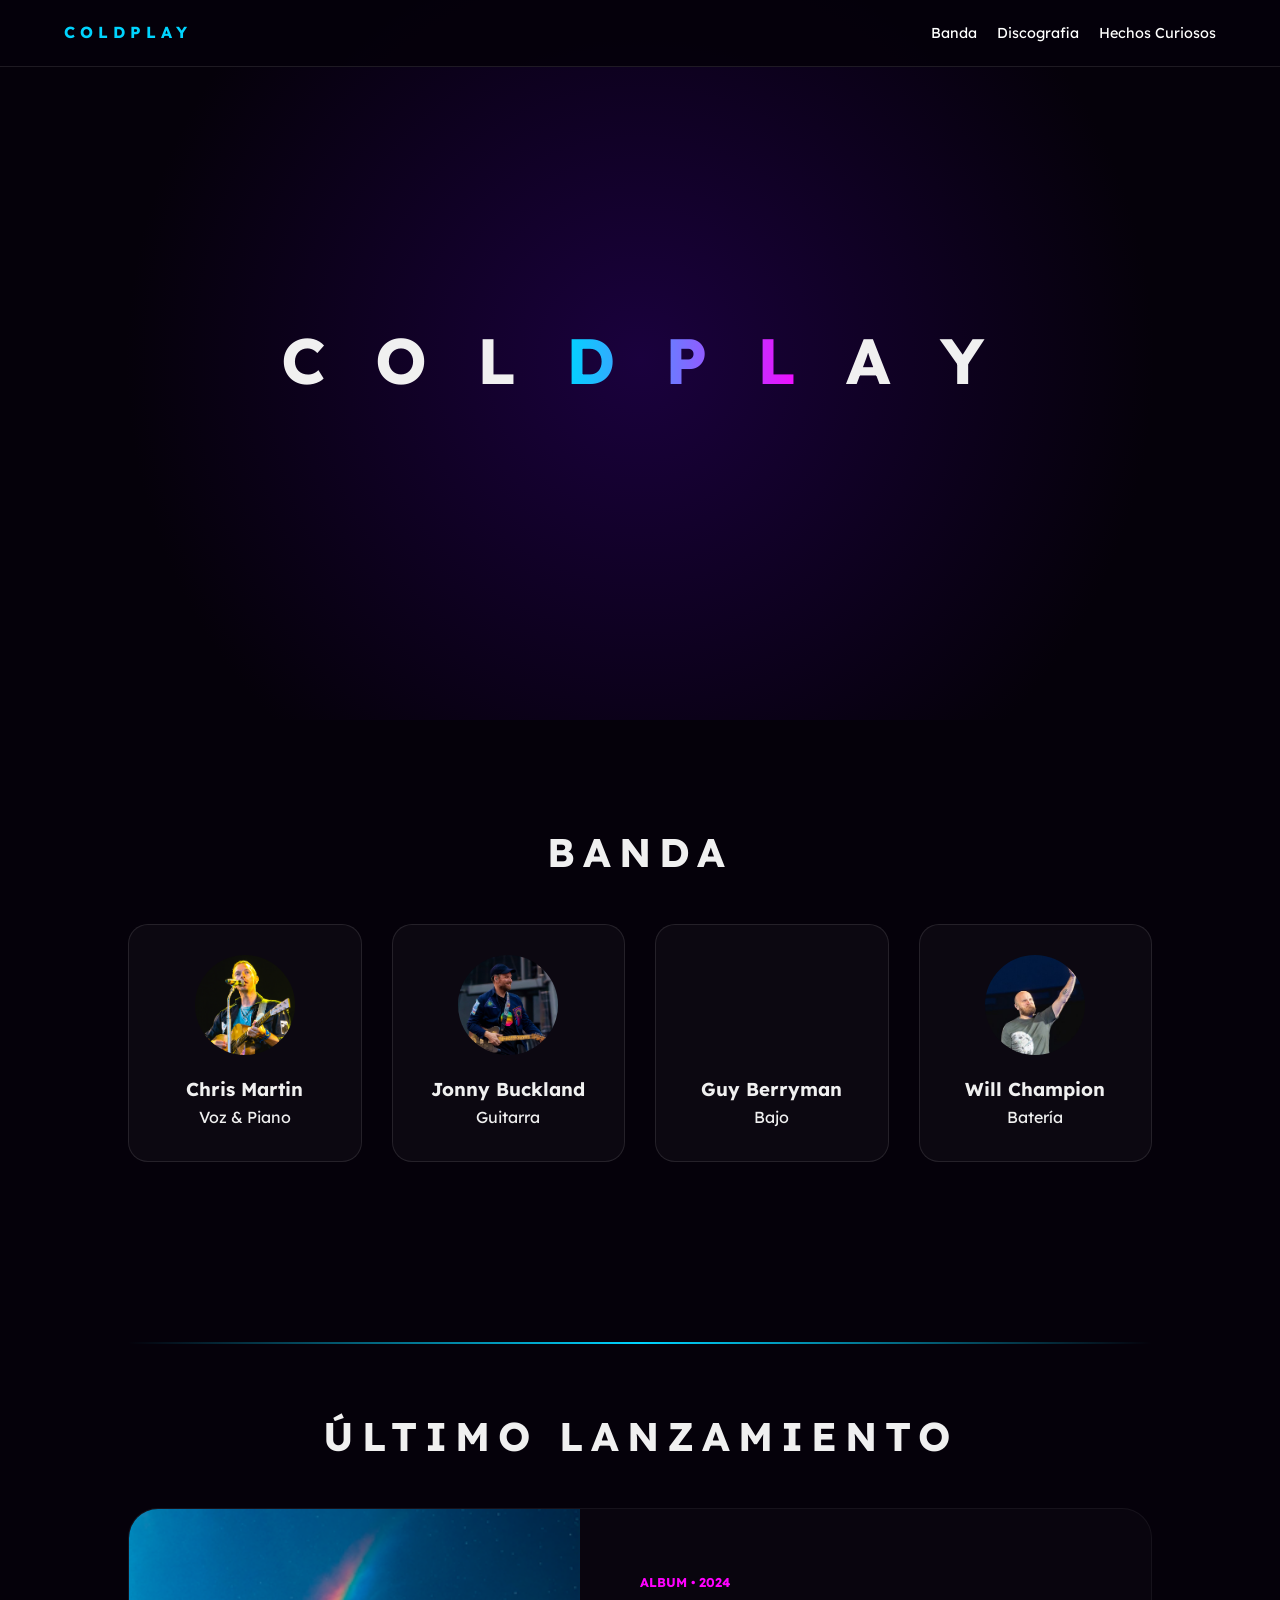
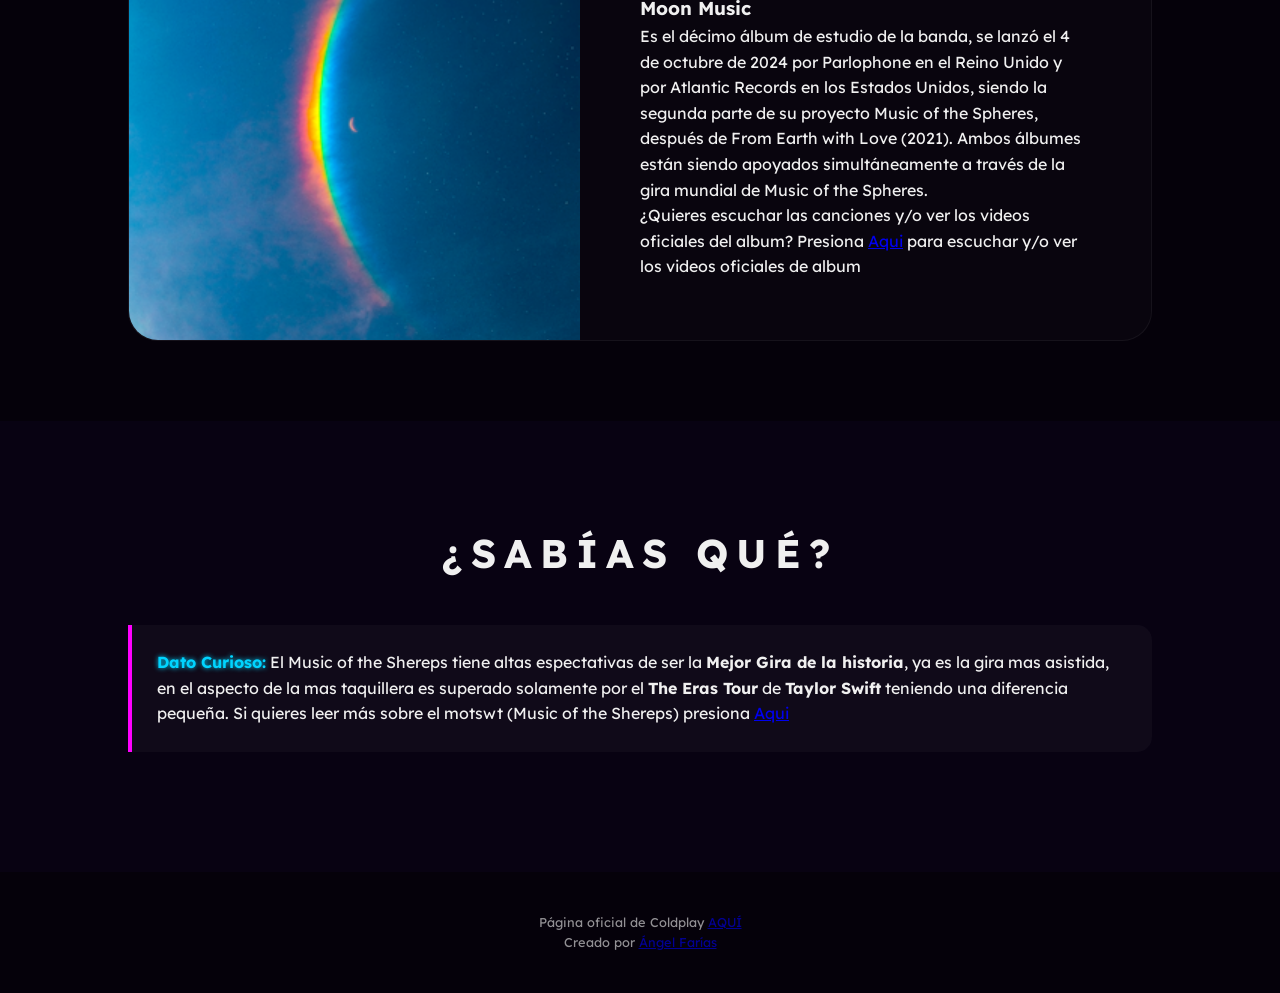
==== index.html @ 5138437d "first commit" ====
<!DOCTYPE html>
<html lang="es">
<head>
    <meta charset="UTF-8">
    <meta name="viewport" content="width=device-width, initial-scale=1.0">
    <link href="https://fonts.googleapis.com/css2?family=Lexend:wght@300;400;700&display=swap" rel="stylesheet">
    <link rel="stylesheet" href="styles.css">
     <link rel="icon" type="avif" href="img\logo.jpg" />
    <title>Coldplay</title>
</head>
<body>

    <nav class="navbar">
        <div class="logo">COLDPLAY</div>
        <ul class="nav-links">
            <li><a href="#banda">Banda</a></li>
            <li><a href="#discos">Discografia</a></li>
            <li><a href="#curiosidades">Hechos Curiosos</a></li>
        </ul>
    </nav>

    <header class="hero">
        <div class="hero-content">
            <h1>C O L <span class="text-gradient">D P L</span> A Y</h1>
        </div>
    </header>

    <section id="banda" class="seccion-banda">
        <h2 class="titulo-seccion">BANDA</h2>
        <div class="grid-integrantes">
            <div class="tarjeta-miembro">
                <div class="foto" style="background-image: url('img/chris.jpg');"></div>
                <h3>Chris Martin</h3>
                <p>Voz & Piano</p>
            </div>
            <div class="tarjeta-miembro">
                <div class="foto" style="background-image: url('img/jhonny.jpg');"></div>
                <h3>Jonny Buckland</h3>
                <p>Guitarra</p>
            </div>
            <div class="tarjeta-miembro">
                <div class="foto" style="background-image: url('img/guy.jpg');"></div>
                <h3>Guy Berryman</h3>
                <p>Bajo</p>
            </div>
            <div class="tarjeta-miembro">
                <div class="foto" style="background-image: url('img/will.jpg');"></div>
                <h3>Will Champion</h3>
                <p>Batería</p>
            </div>
        </div>
    </section>

    <section id="discos" class="seccion-discos">
        <div class="linea-division"></div>
        <h2 class="titulo-seccion">ÚLTIMO LANZAMIENTO</h2>
        
        <div class="row-album">
            <div class="album-img" style="background-image: url('img/MM.jpg');"></div>
            <div class="album-text">
                <span class="tag">Album • 2024</span>
                <h3>Moon Music</h3>
                <p> Es el décimo álbum de estudio de la banda, 
                    se lanzó el 4 de octubre de 2024 por Parlophone 
                    en el Reino Unido y por Atlantic Records en los 
                    Estados Unidos, siendo la segunda parte de su 
                    proyecto Music of the Spheres, después de 
                    From Earth with Love (2021). Ambos álbumes están 
                    siendo apoyados simultáneamente a través de la gira 
                    mundial de Music of the Spheres.</p>
                <div>¿Quieres escuchar las canciones y/o ver los videos oficiales del album? Presiona <span><a href="https://www.youtube.com/@coldplay" target="_blank"> Aqui</a></span> para escuchar y/o ver los videos oficiales de album</div>
            </div>
        </div>
    </section>

    <section id="curiosidades" class="seccion-curiosidades">
        <div class="contenedor-cerrado">
            <h2 class="titulo-seccion">¿SABÍAS QUÉ?</h2>
            <div class="dato-box">
                <p>
                  <span class="neon-blue">Dato Curioso:</span> El Music of the Shereps tiene altas 
                  espectativas de ser la <strong>Mejor Gira de la historia</strong>, ya es la gira 
                  mas asistida, en el aspecto de la mas taquillera es superado solamente por el 
                  <strong>The Eras Tour</strong> de <strong>Taylor Swift</strong> teniendo una diferencia pequeña. 
                  Si quieres leer más sobre el motswt (Music of the Shereps) presiona 
                  <a href="https://es.wikipedia.org/wiki/Music_of_the_Spheres_World_Tour" target="_blank"> Aqui</a>
                </p>
            </div>
        </div>
    </section>

<footer>
    <div class="footer-container">
        <div class="footer-left">
            <p>Página oficial de Coldplay <a href="https://www.coldplay.com" target="_blank">AQUÍ</a></p>
        </div>
        <div class="footer-right">
            <p>Creado por <a href="https://github.com/angelfarias867-wq" target="_blank">Ángel Farías</a></p>
        </div>
    </div>
</footer>

</body>
</html>
---- styles.css ----
:root {
    --fondo: #05010a;
    --texto: #f0f0f0;
    --cian: #00d4ff;
    --rosa: #ff00ff;
    --morado: #6a0dad;
}

* {
    box-sizing: border-box;
    margin: 0;
    padding: 0;
}

body {
    background-color: var(--fondo);
    color: var(--texto);
    font-family: 'Lexend', sans-serif;
    line-height: 1.6;
    overflow-x: hidden;
}

/* NAVEGACIÓN */
.navbar {
    display: flex;
    justify-content: space-between;
    padding: 20px 5%;
    position: fixed;
    width: 100%;
    background: rgba(5, 1, 10, 0.9);
    z-index: 1000;
    border-bottom: 1px solid rgba(255, 255, 255, 0.1);
}

.logo {
    font-weight: bold;
    letter-spacing: 5px;
    color: var(--cian);
}

.nav-links {
    display: flex;
    list-style: none;
    gap: 20px;
}

.nav-links a {
    color: white;
    text-decoration: none;
    font-size: 0.9rem;
    transition: 0.3s;
}

.nav-links a:hover {
    color: var(--rosa);
}

/* HERO */
.hero {
    height: 80vh;
    display: flex;
    align-items: center;
    justify-content: center;
    background: radial-gradient(circle, #1a013d 0%, #05010a 70%);
    text-align: center;
}

.hero h1 {
    font-size: 4rem;
    letter-spacing: 15px;
}

.text-gradient {
    background: linear-gradient(to right, var(--cian), var(--rosa));
    -webkit-background-clip: text;
    -webkit-text-fill-color: transparent;
}

/* SECCIONES GENERALES */
.titulo-seccion {
    text-align: center;
    font-size: 2.5rem;
    margin-bottom: 40px;
    letter-spacing: 8px;
}

/* GRID DE INTEGRANTES */
.seccion-banda { padding: 100px 10%; }

.grid-integrantes {
    display: grid;
    grid-template-columns: repeat(auto-fit, minmax(200px, 1fr));
    gap: 30px;
}

.tarjeta-miembro {
    background: rgba(255, 255, 255, 0.03);
    padding: 30px;
    border-radius: 20px;
    text-align: center;
    border: 1px solid rgba(255, 255, 255, 0.1);
    transition: 0.4s;
}

.tarjeta-miembro:hover {
    transform: translateY(-10px);
    border-color: var(--cian);
    box-shadow: 0 0 20px rgba(0, 212, 255, 0.2);
}

.foto {
    width: 100px;
    height: 100px;
    border-radius: 50%;
    margin: 0 auto 20px;
    background-size: cover;
}

/* ROW DE ÁLBUM */
.seccion-discos { padding: 80px 10%; }

.linea-division {
    height: 2px;
    background: linear-gradient(to right, transparent, var(--cian), transparent);
    margin-bottom: 60px;
}

.row-album {
    display: flex;
    background: rgba(255, 255, 255, 0.02);
    border-radius: 30px;
    overflow: hidden;
    border: 1px solid rgba(255, 255, 255, 0.05);
}

.album-img { flex: 1; min-height: 400px; background-size: cover; background-position: center; }

.album-text { flex: 1; padding: 60px; }

.tag { color: var(--rosa); font-weight: bold; font-size: 0.8rem; text-transform: uppercase; }

/* DATOS CURIOSOS */
.seccion-curiosidades { padding: 100px 10%; background: #080212; }

.dato-box {
    background: rgba(255, 255, 255, 0.03);
    margin-bottom: 20px;
    padding: 25px;
    border-left: 4px solid var(--rosa);
    border-radius: 0 15px 15px 0;
}

.neon-pink { color: var(--rosa); font-weight: bold; text-shadow: 0 0 5px var(--rosa); }
.neon-blue { color: var(--cian); font-weight: bold; text-shadow: 0 0 5px var(--cian); }

footer { text-align: center; padding: 40px; font-size: 0.8rem; opacity: 0.6; }

/* Media Query para Celulares */
@media screen and (max-width: 767px) {
    .footer-container {
        display: flex;
        flex-direction: column; /* Los apila verticalmente */
        text-align: center;
        gap: 10px;
    }

    .footer-left, .footer-right {
        text-align: center;
        padding: 0;
    }
}
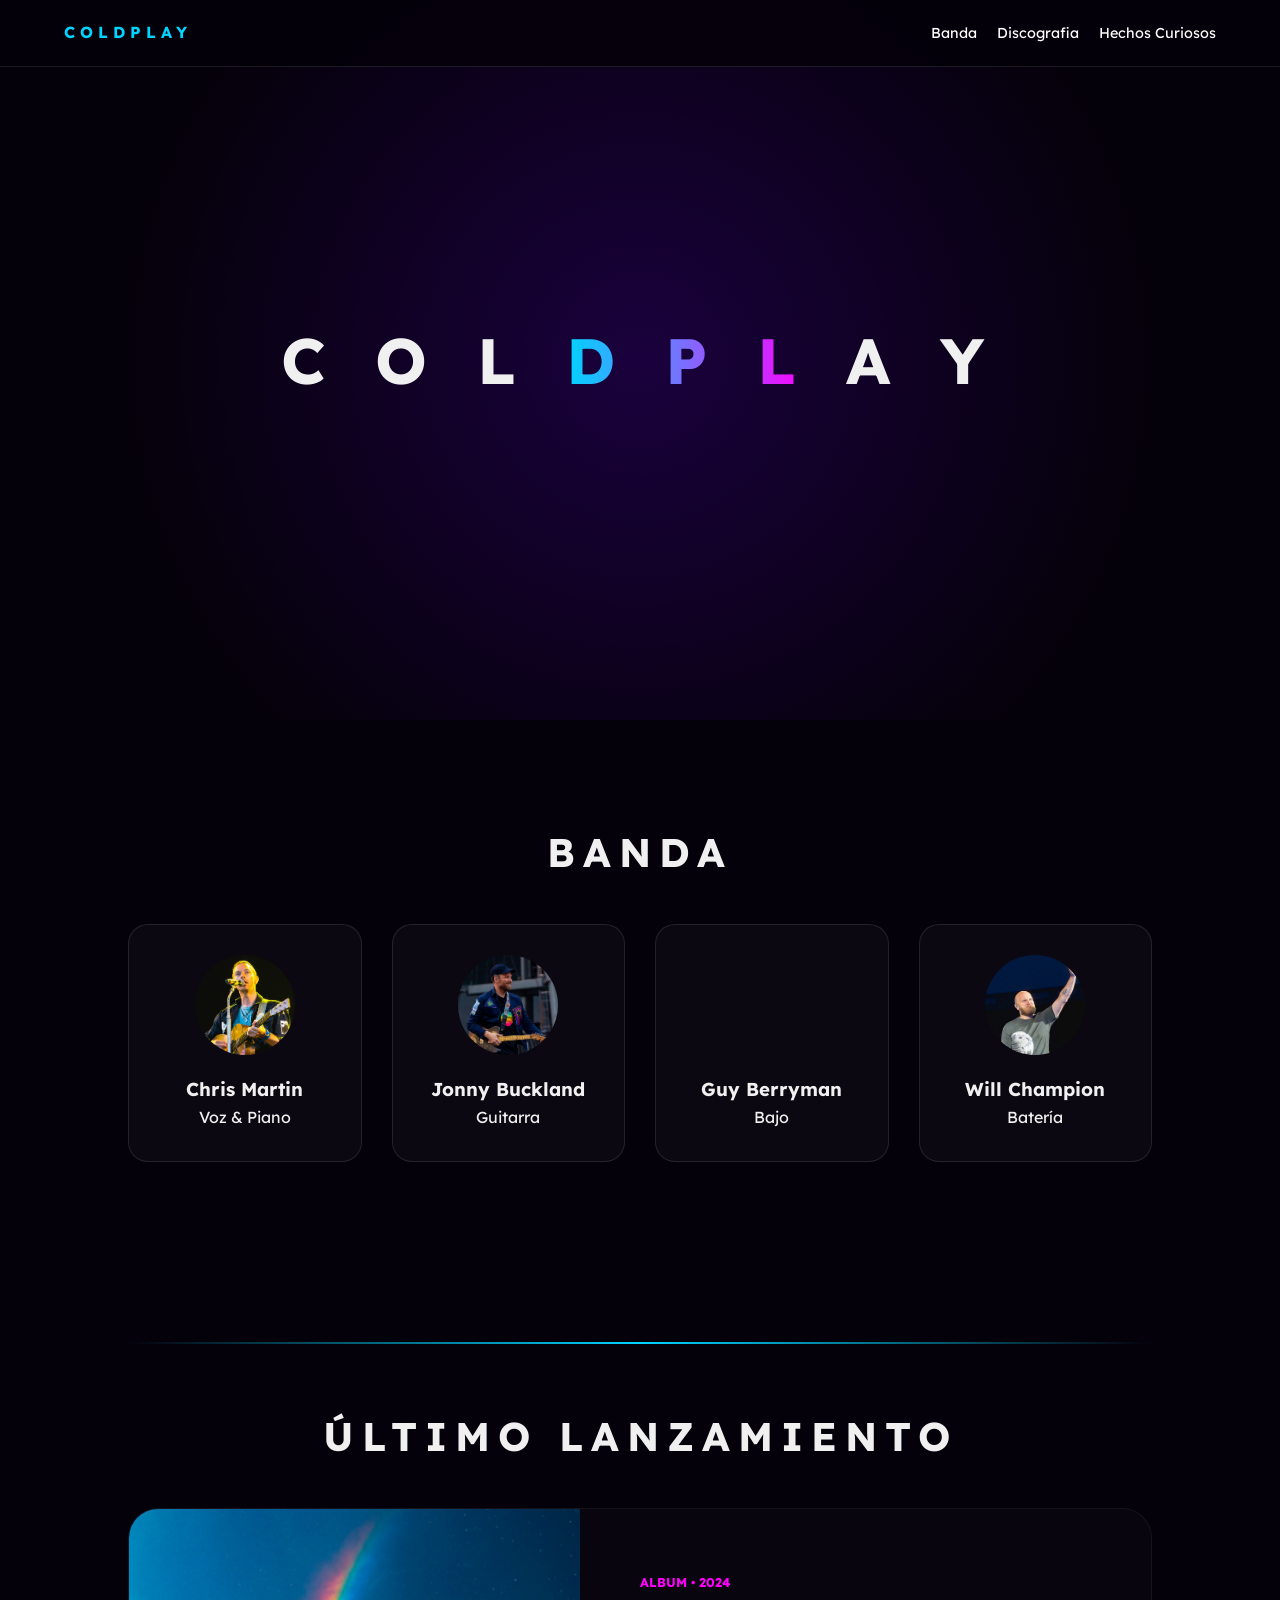
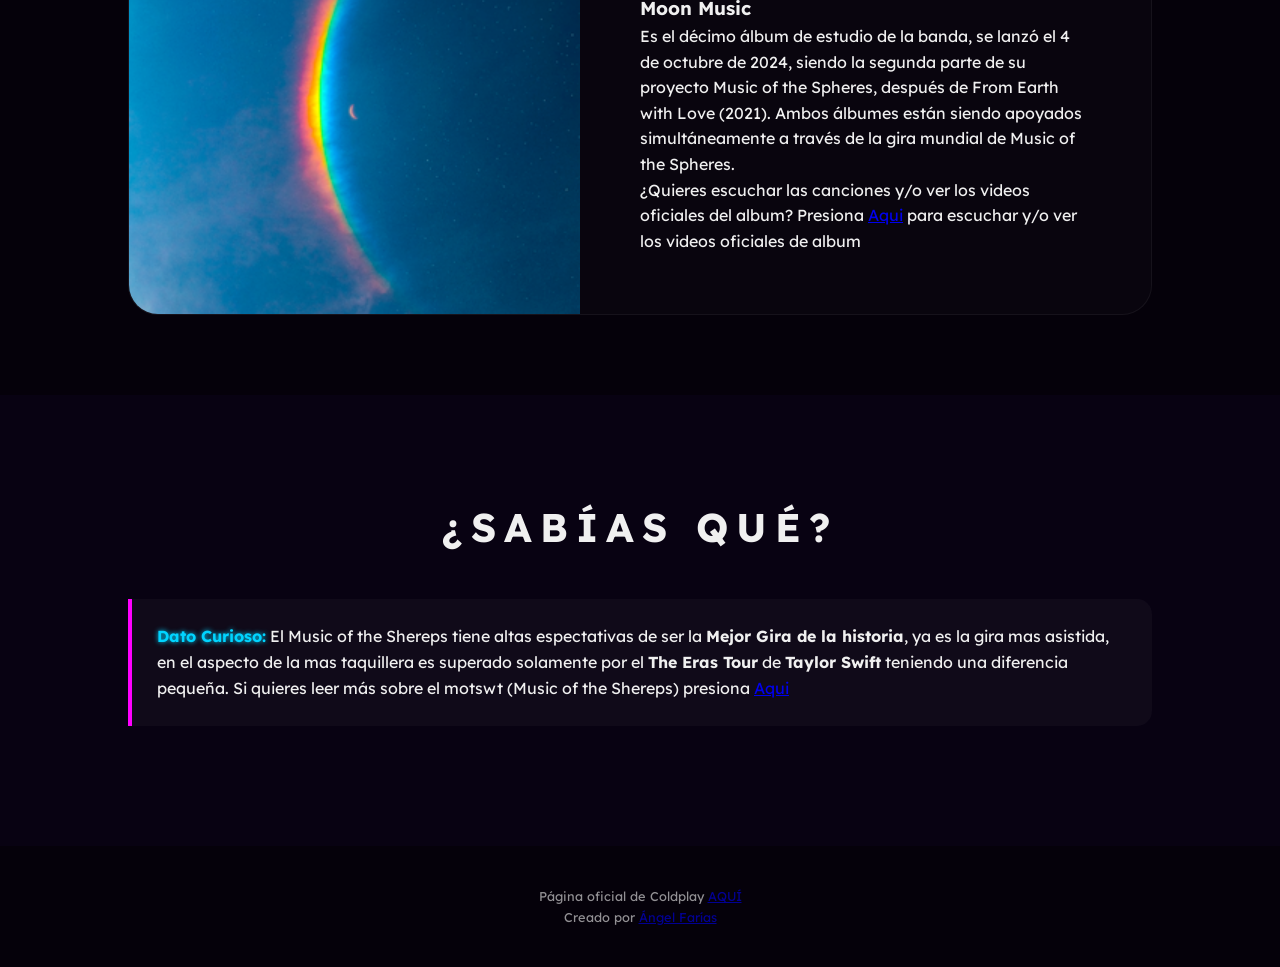
==== commit 72261923: "nuevas imagenes" ====
--- a/index.html
+++ b/index.html
@@ -61,14 +61,14 @@
                 <span class="tag">Album • 2024</span>
                 <h3>Moon Music</h3>
                 <p> Es el décimo álbum de estudio de la banda, 
-                    se lanzó el 4 de octubre de 2024 por Parlophone 
-                    en el Reino Unido y por Atlantic Records en los 
-                    Estados Unidos, siendo la segunda parte de su 
-                    proyecto Music of the Spheres, después de 
+                    se lanzó el 4 de octubre de 2024, siendo la segunda
+                    parte de su proyecto Music of the Spheres, después de 
                     From Earth with Love (2021). Ambos álbumes están 
                     siendo apoyados simultáneamente a través de la gira 
                     mundial de Music of the Spheres.</p>
-                <div>¿Quieres escuchar las canciones y/o ver los videos oficiales del album? Presiona <span><a href="https://www.youtube.com/@coldplay" target="_blank"> Aqui</a></span> para escuchar y/o ver los videos oficiales de album</div>
+                <div>¿Quieres escuchar las canciones y/o ver los videos oficiales del album? Presiona 
+                    <span class="spans"><a href="https://www.youtube.com/@coldplay" target="_blank"> Aqui</a></span> 
+                    para escuchar y/o ver los videos oficiales de album</div>
             </div>
         </div>
     </section>
@@ -82,8 +82,8 @@
                   espectativas de ser la <strong>Mejor Gira de la historia</strong>, ya es la gira 
                   mas asistida, en el aspecto de la mas taquillera es superado solamente por el 
                   <strong>The Eras Tour</strong> de <strong>Taylor Swift</strong> teniendo una diferencia pequeña. 
-                  Si quieres leer más sobre el motswt (Music of the Shereps) presiona 
-                  <a href="https://es.wikipedia.org/wiki/Music_of_the_Spheres_World_Tour" target="_blank"> Aqui</a>
+                  Si quieres leer más sobre el motswt (Music of the Shereps) presiona <span class="spans">
+                  <a href="https://es.wikipedia.org/wiki/Music_of_the_Spheres_World_Tour" target="_blank"> Aqui</a></span>
                 </p>
             </div>
         </div>
@@ -92,10 +92,10 @@
 <footer>
     <div class="footer-container">
         <div class="footer-left">
-            <p>Página oficial de Coldplay <a href="https://www.coldplay.com" target="_blank">AQUÍ</a></p>
+            <p>Página oficial de Coldplay <span class="spans"><a href="https://www.coldplay.com" target="_blank">AQUÍ</a></span></p>
         </div>
         <div class="footer-right">
-            <p>Creado por <a href="https://github.com/angelfarias867-wq" target="_blank">Ángel Farías</a></p>
+            <p>Creado por <span class="spans"><a href="https://github.com/angelfarias867-wq" target="_blank">Ángel Farías</a></span></p>
         </div>
     </div>
 </footer>
--- a/styles.css
+++ b/styles.css
@@ -84,6 +84,9 @@
     letter-spacing: 8px;
 }
 
+#spans {
+    color:#ffffff 
+}
 /* GRID DE INTEGRANTES */
 .seccion-banda { padding: 100px 10%; }
 
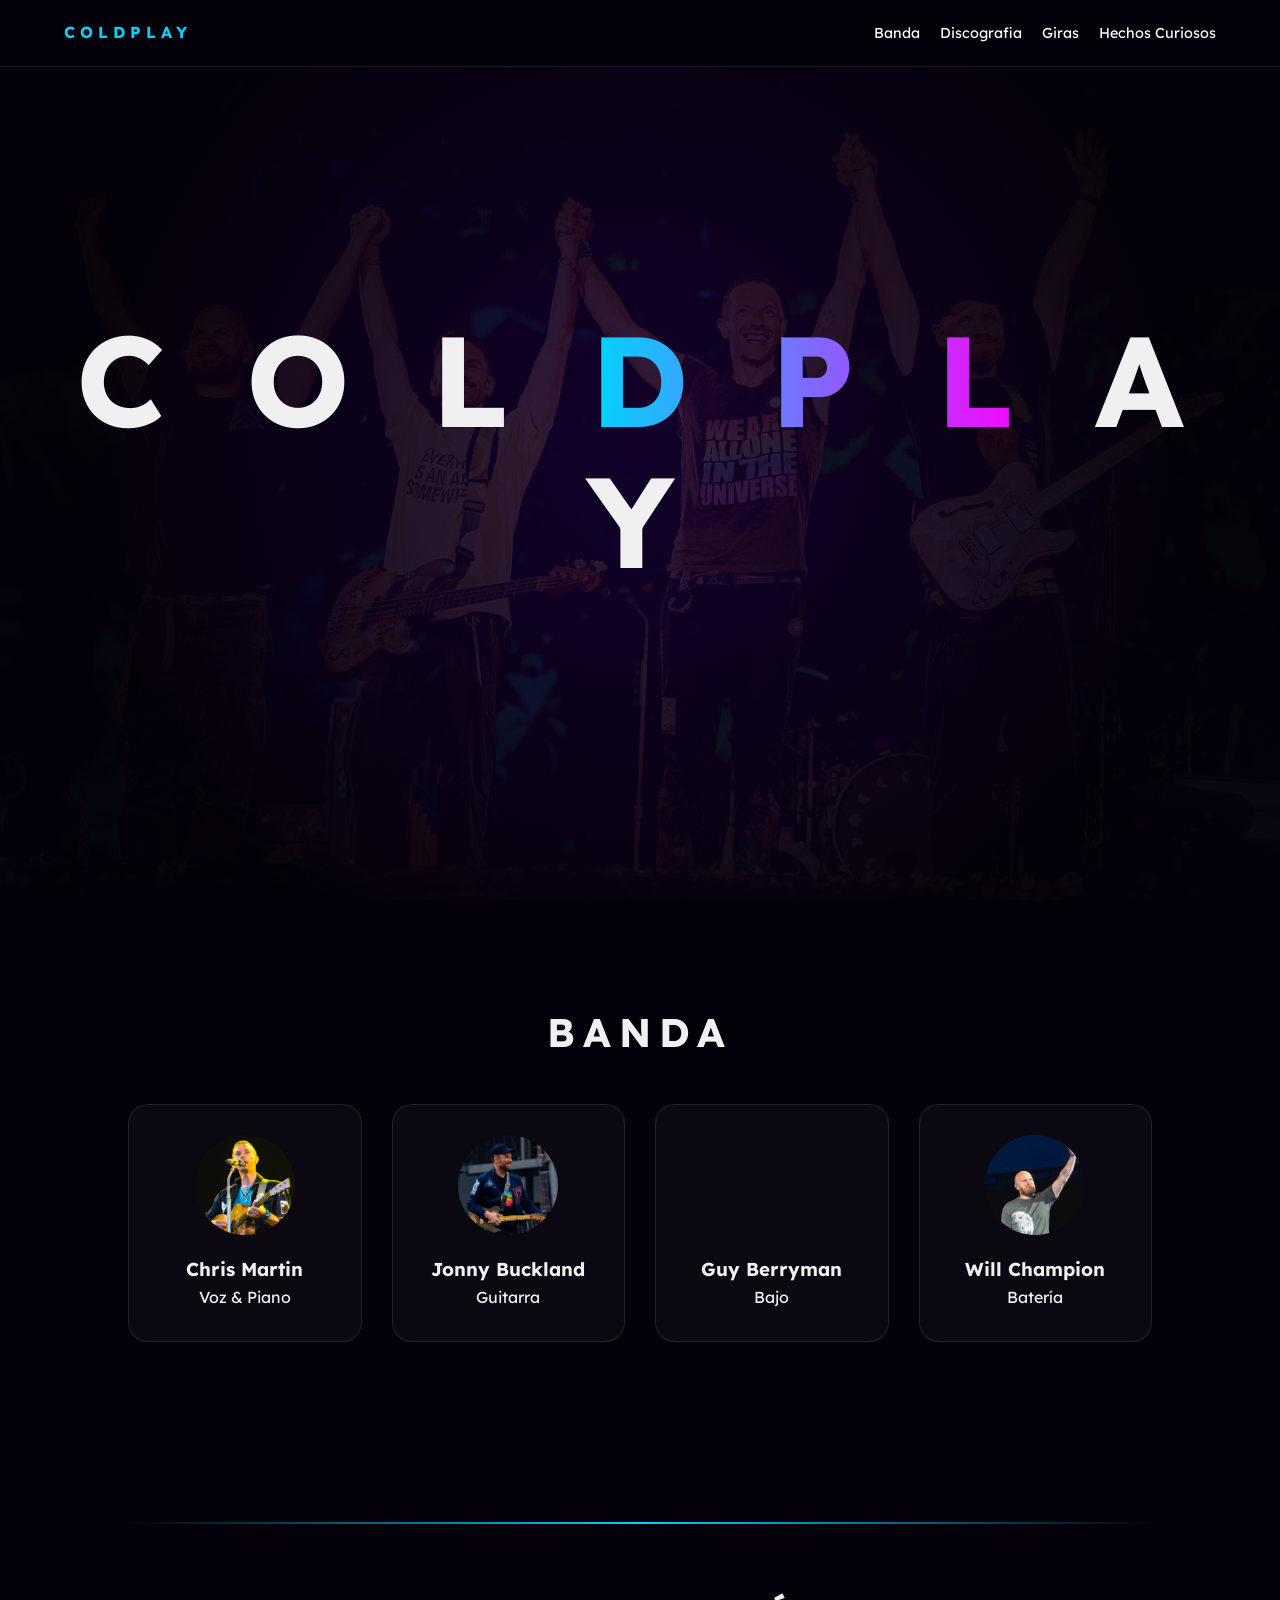
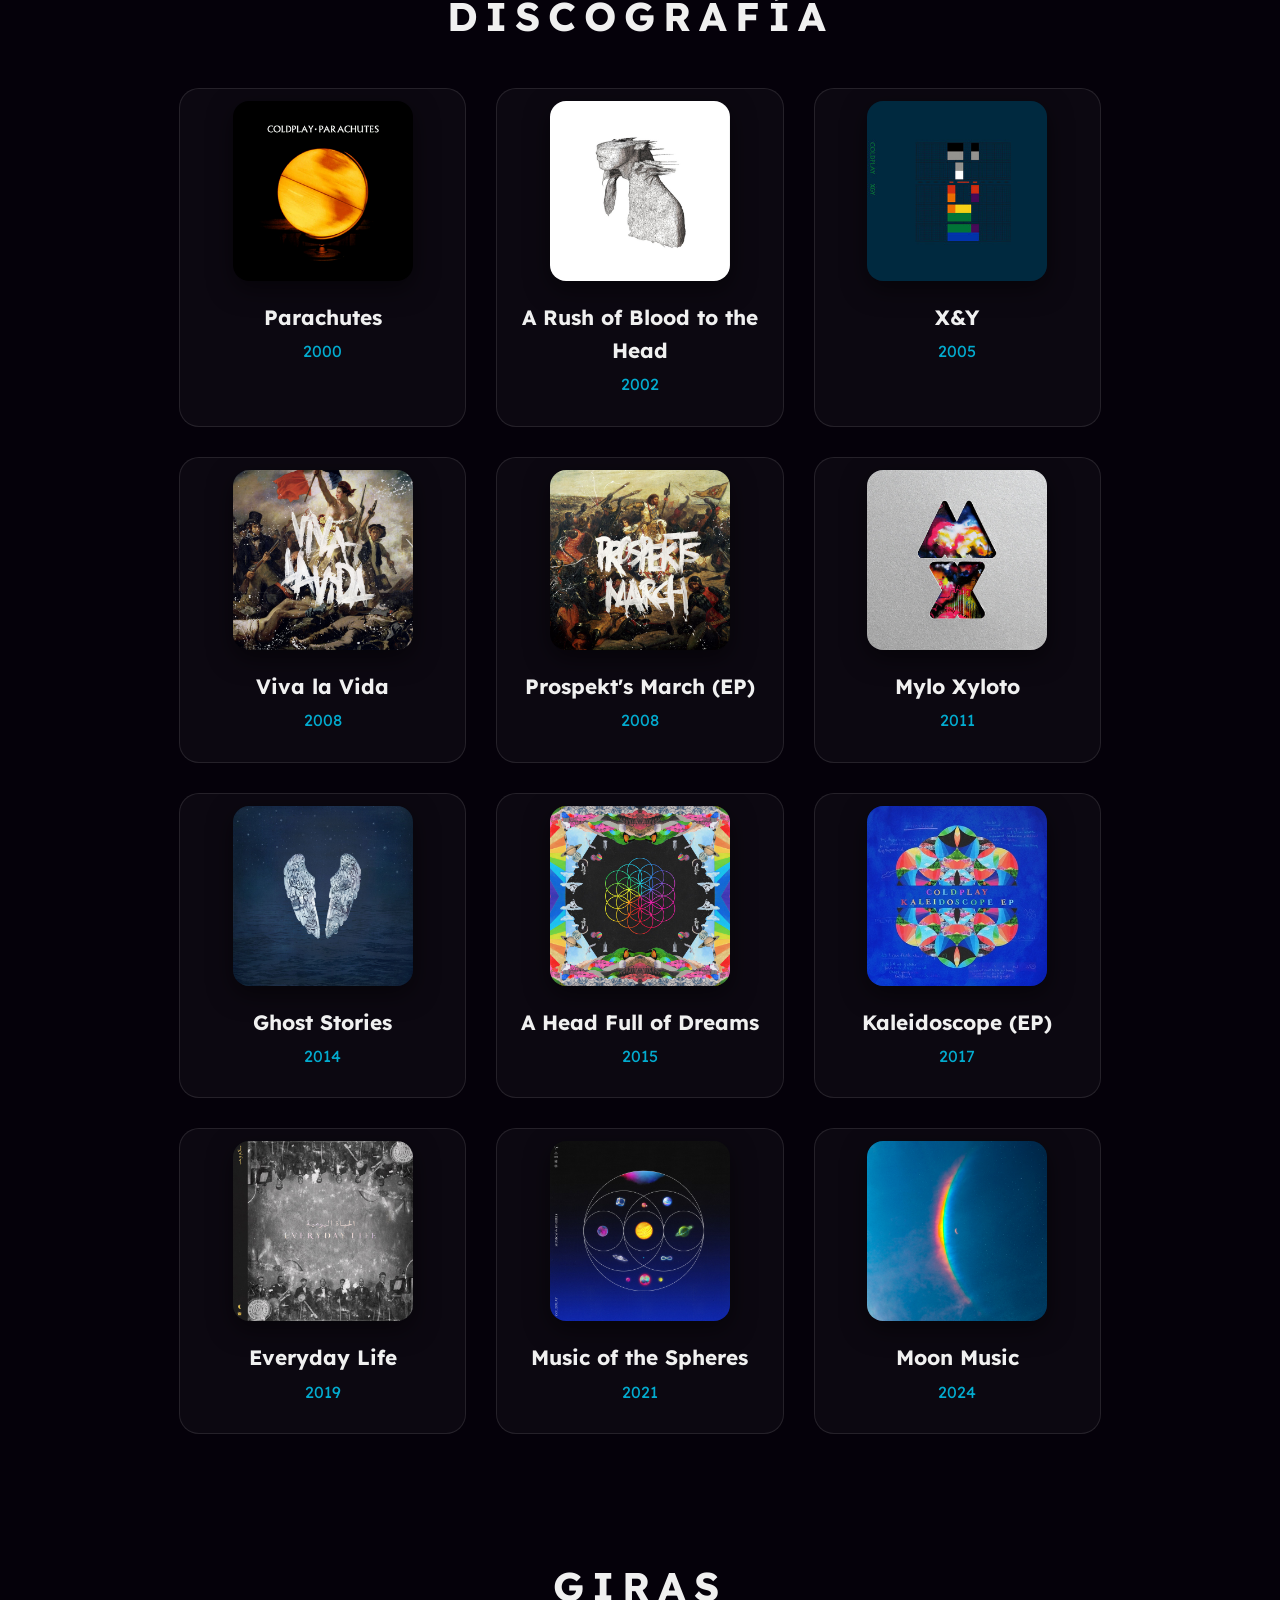
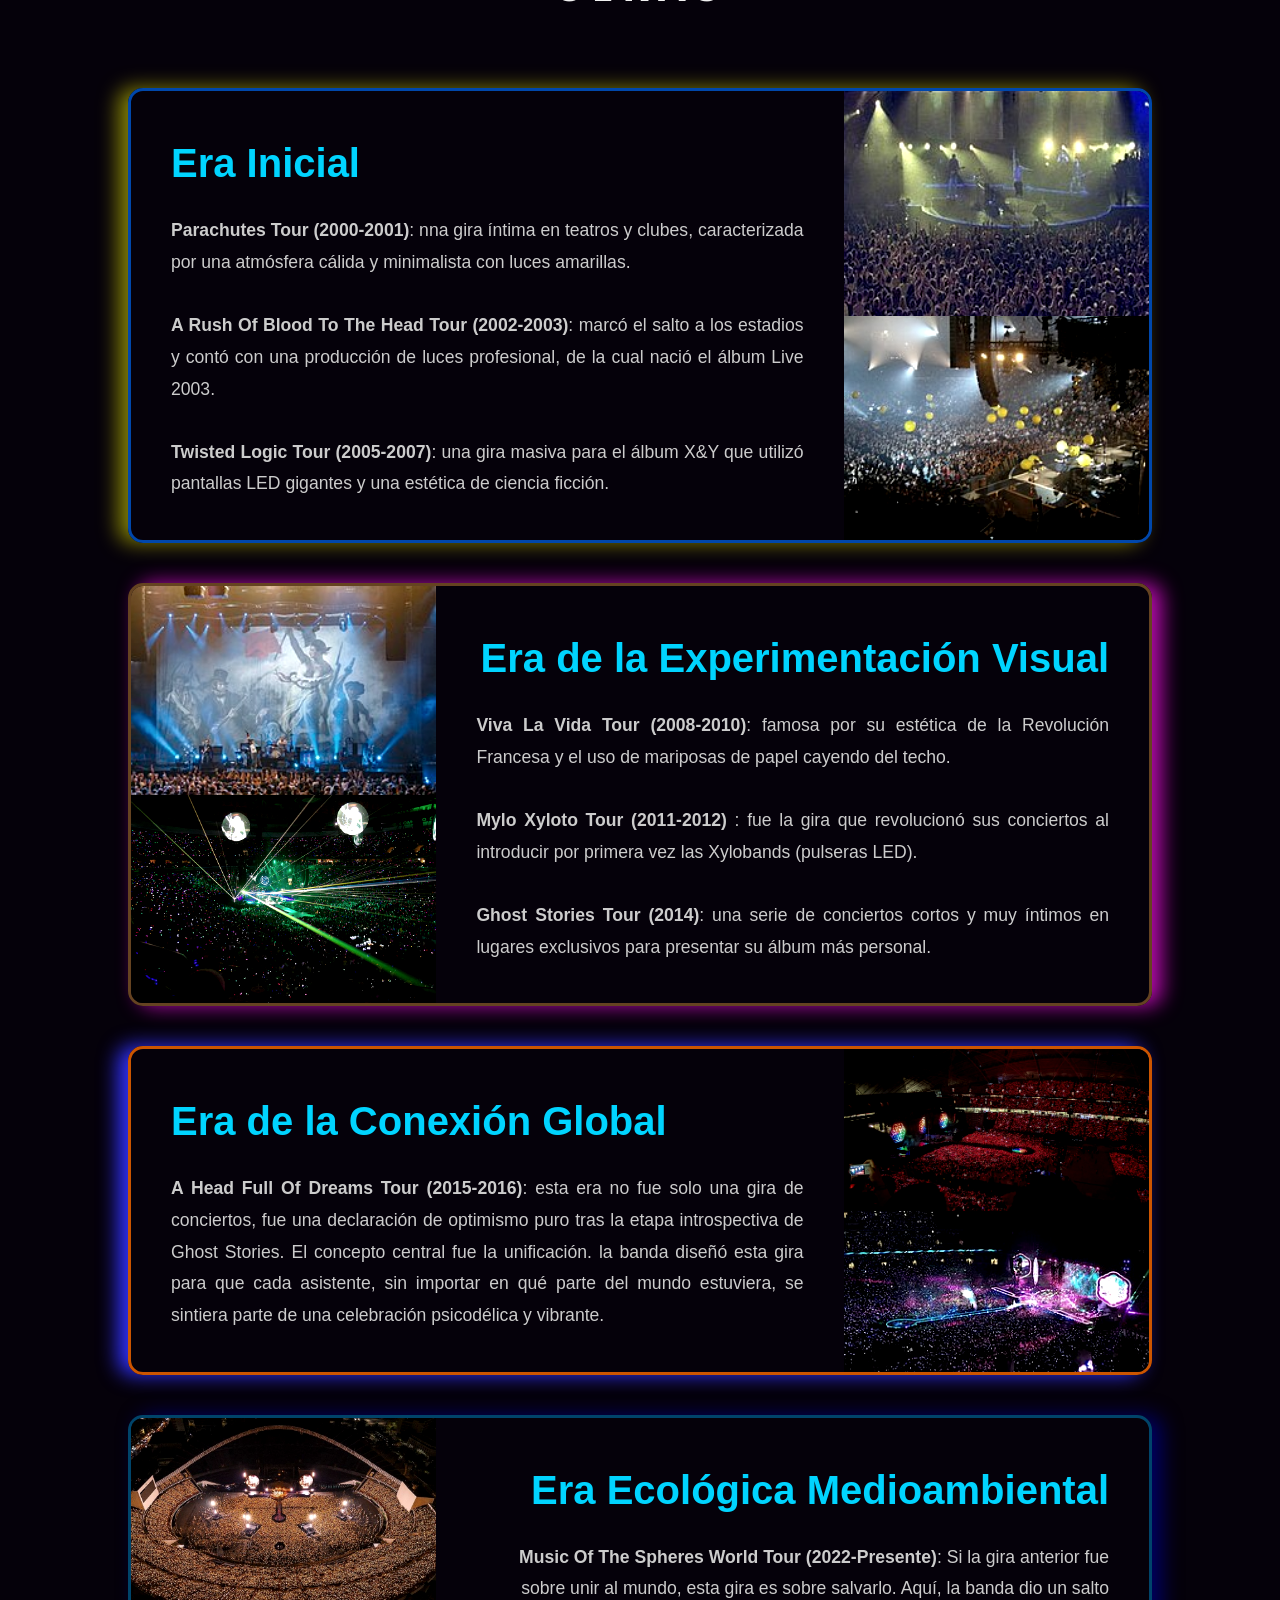
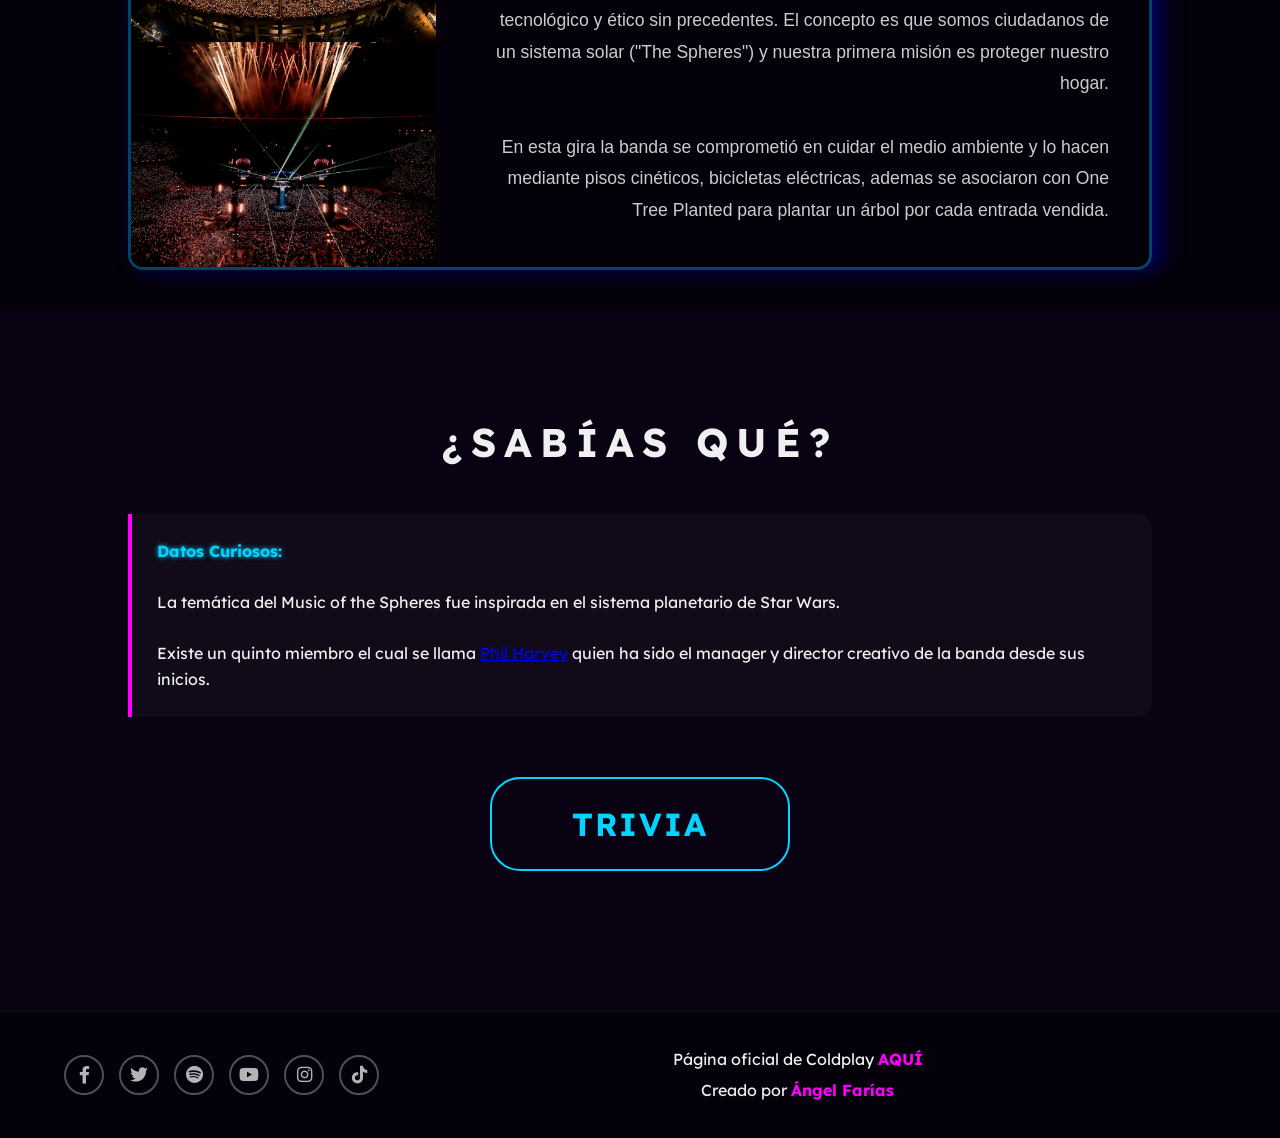
==== commit adcf5cf4: "nuevos cambios" ====
--- a/index.html
+++ b/index.html
@@ -1,13 +1,16 @@
 <!DOCTYPE html>
 <html lang="es">
+
 <head>
     <meta charset="UTF-8">
     <meta name="viewport" content="width=device-width, initial-scale=1.0">
     <link href="https://fonts.googleapis.com/css2?family=Lexend:wght@300;400;700&display=swap" rel="stylesheet">
     <link rel="stylesheet" href="styles.css">
-     <link rel="icon" type="avif" href="img\logo.jpg" />
+    <link rel="stylesheet" href="https://cdnjs.cloudflare.com/ajax/libs/font-awesome/6.0.0/css/all.min.css">
+    <link rel="icon" type="avif" href="img/logo.png" />
     <title>Coldplay</title>
 </head>
+
 <body>
 
     <nav class="navbar">
@@ -15,11 +18,13 @@
         <ul class="nav-links">
             <li><a href="#banda">Banda</a></li>
             <li><a href="#discos">Discografia</a></li>
+            <li><a href="#giras">Giras</a></li>
             <li><a href="#curiosidades">Hechos Curiosos</a></li>
         </ul>
     </nav>
 
     <header class="hero">
+        <div class="hero-background"></div> <!-- Capa de fondo -->
         <div class="hero-content">
             <h1>C O L <span class="text-gradient">D P L</span> A Y</h1>
         </div>
@@ -53,22 +58,276 @@
 
     <section id="discos" class="seccion-discos">
         <div class="linea-division"></div>
-        <h2 class="titulo-seccion">ÚLTIMO LANZAMIENTO</h2>
-        
-        <div class="row-album">
-            <div class="album-img" style="background-image: url('img/MM.jpg');"></div>
-            <div class="album-text">
-                <span class="tag">Album • 2024</span>
+        <h2 class="titulo-seccion">DISCOGRAFÍA</h2>
+
+        <div class="grid-albums">
+            <div class="tarjeta-album album-parachutes" onclick="expandirAlbum(this)">
+                <div class="foto-album" style="background-image: url('img/Parachutes.jpg');"></div>
+                <h3>Parachutes</h3>
+                <p>2000</p>
+
+                <div class="expand-content">
+                    <h4 class="cancion-famosa">Mayor Éxito <span>Yellow</span></h4>
+                    <div class="reproductor">
+                        <button class="boton-reproducir" onclick="controlarAudio(event, 'audio-parachutes')">
+                            <i class="fas fa-play"></i> Reproducir
+                        </button>
+                        <audio id="audio-parachutes" src="music/Yellow.mp3"></audio>
+                    </div>
+                </div>
+            </div>
+
+            <div class="tarjeta-album album-rush" onclick="expandirAlbum(this)">
+                <div class="foto-album" style="background-image: url('img/arobtth.jpg');"></div>
+                <h3>A Rush of Blood to the Head</h3>
+                <p>2002</p>
+
+                <div class="expand-content">
+                    <h4 class="cancion-famosa">Mayor Éxito <span>Clocks</span></h4>
+                    <div class="reproductor">
+                        <button class="boton-reproducir" onclick="controlarAudio(event, 'audio-rush')">
+                            <i class="fas fa-play"></i> Reproducir
+                        </button>
+                        <audio id="audio-rush" src="music/Clocks.mp3"></audio>
+                    </div>
+                </div>
+            </div>
+
+
+
+            <div class="tarjeta-album album-xy" onclick="expandirAlbum(this)">
+                <div class="foto-album" style="background-image: url('img/x&y.jpg');"></div>
+                <h3>X&Y</h3>
+                <p>2005</p>
+
+                <div class="expand-content">
+                    <h4 class="cancion-famosa">Mayor Éxito <span>Fix You</span></h4>
+                    <div class="reproductor">
+                        <button class="boton-reproducir" onclick="controlarAudio(event, 'audio-xy')">
+                            <i class="fas fa-play"></i> Reproducir
+                        </button>
+                        <audio id="audio-xy" src="music/Fix You.mp3"></audio>
+                    </div>
+                </div>
+            </div>
+
+            <div class="tarjeta-album album-viva" onclick="expandirAlbum(this)">
+                <div class="foto-album" style="background-image: url('img/vlv.jpg');"></div>
+                <h3>Viva la Vida</h3>
+                <p>2008</p>
+
+                <div class="expand-content">
+                    <h4 class="cancion-famosa">Mayor Éxito <span>Viva la Vida</span></h4>
+                    <div class="reproductor">
+                        <button class="boton-reproducir" onclick="controlarAudio(event, 'audio-viva')">
+                            <i class="fas fa-play"></i> Reproducir
+                        </button>
+                        <audio id="audio-viva" src="music/Viva La Vida.mp3"></audio>
+                    </div>
+                </div>
+            </div>
+
+            <div class="tarjeta-album album-prospekt" onclick="expandirAlbum(this)">
+                <div class="foto-album" style="background-image: url('img/pm.jpg');"></div>
+                <h3>Prospekt's March (EP)</h3>
+                <p>2008</p>
+
+                <div class="expand-content">
+                    <h4 class="cancion-famosa">Mayor Éxito <span>Life In Technicolor ii</span></h4>
+                    <div class="reproductor">
+                        <button class="boton-reproducir" onclick="controlarAudio(event, 'audio-prospect')">
+                            <i class="fas fa-play"></i> Reproducir
+                        </button>
+                        <audio id="audio-prospect" src="music/Life in Technicolor ii.mp3"></audio>
+                    </div>
+                </div>
+            </div>
+
+            <div class="tarjeta-album album-mylo" onclick="expandirAlbum(this)">
+                <div class="foto-album" style="background-image: url('img/ml.jpg');"></div>
+                <h3>Mylo Xyloto</h3>
+                <p>2011</p>
+
+                <div class="expand-content">
+                    <h4 class="cancion-famosa">Mayor Éxito <span>Paradise</span></h4>
+                    <div class="reproductor">
+                        <button class="boton-reproducir" onclick="controlarAudio(event, 'audio-mylo')">
+                            <i class="fas fa-play"></i> Reproducir
+                        </button>
+                        <audio id="audio-mylo" src="music/Paradise.mp3"></audio>
+                    </div>
+                </div>
+            </div>
+
+            <div class="tarjeta-album album-ghost" onclick="expandirAlbum(this)">
+                <div class="foto-album" style="background-image: url('img/gs.jpg');"></div>
+                <h3>Ghost Stories</h3>
+                <p>2014</p>
+
+                <div class="expand-content">
+                    <h4 class="cancion-famosa">Mayor Éxito <span>A Sky Full of Stars</span></h4>
+                    <div class="reproductor">
+                        <button class="boton-reproducir" onclick="controlarAudio(event, 'audio-ghost')">
+                            <i class="fas fa-play"></i> Reproducir
+                        </button>
+                        <audio id="audio-ghost" src="music/A Sky Full Of Stars.mp3"></audio>
+                    </div>
+                </div>
+            </div>
+
+            <div class="tarjeta-album album-head" onclick="expandirAlbum(this)">
+                <div class="foto-album" style="background-image: url('img/ahfod.jpg');"></div>
+                <h3>A Head Full of Dreams</h3>
+                <p>2015</p>
+
+                <div class="expand-content">
+                    <h4 class="cancion-famosa">Mayor Éxito <span>Hymn for the Weekend</span></h4>
+                    <div class="reproductor">
+                        <button class="boton-reproducir" onclick="controlarAudio(event, 'audio-ahfod')">
+                            <i class="fas fa-play"></i> Reproducir
+                        </button>
+                        <audio id="audio-ahfod" src="music/Hymn for the Weekend.mp3"></audio>
+                    </div>
+                </div>
+            </div>
+
+            <div class="tarjeta-album album-kaleidoscope" onclick="expandirAlbum(this)">
+                <div class="foto-album" style="background-image: url('img/Kaleidoscope.jpg');"></div>
+                <h3>Kaleidoscope (EP)</h3>
+                <p>2017</p>
+
+                <div class="expand-content">
+                    <h4 class="cancion-famosa">Mayor Éxito <span>Something Just Like This</span></h4>
+                    <div class="reproductor">
+                        <button class="boton-reproducir" onclick="controlarAudio(event, 'audio-kaleidoscope')">
+                            <i class="fas fa-play"></i> Reproducir
+                        </button>
+                        <audio id="audio-kaleidoscope" src="music/something like .mp3"></audio>
+                    </div>
+                </div>
+            </div>
+
+            <div class="tarjeta-album album-everyday" onclick="expandirAlbum(this)">
+                <div class="foto-album" style="background-image: url('img/el.jpg');"></div>
+                <h3>Everyday Life</h3>
+                <p>2019</p>
+
+                <div class="expand-content">
+                    <h4 class="cancion-famosa">Mayor Éxito <span>Orphans</span></h4>
+                    <div class="reproductor">
+                        <button class="boton-reproducir" onclick="controlarAudio(event, 'audio-everyday')">
+                            <i class="fas fa-play"></i> Reproducir
+                        </button>
+                        <audio id="audio-everyday" src="music/Orphans .mp3"></audio>
+                    </div>
+                </div>
+            </div>
+
+            <div class="tarjeta-album album-spheres" onclick="expandirAlbum(this)">
+                <div class="foto-album" style="background-image: url('img/mots.jpg');"></div>
+                <h3>Music of the Spheres</h3>
+                <p>2021</p>
+
+                <div class="expand-content">
+                    <h4 class="cancion-famosa">Mayor Éxito <span>My Universe</span></h4>
+                    <div class="reproductor">
+                        <button class="boton-reproducir" onclick="controlarAudio(event, 'audio-mots')">
+                            <i class="fas fa-play"></i> Reproducir
+                        </button>
+                        <audio id="audio-mots" src="music/my universe.mp3"></audio>
+                    </div>
+                </div>
+            </div>
+
+            <div class="tarjeta-album album-moon" onclick="expandirAlbum(this)">
+                <div class="foto-album" style="background-image: url('img/MM.jpg');"></div>
                 <h3>Moon Music</h3>
-                <p> Es el décimo álbum de estudio de la banda, 
-                    se lanzó el 4 de octubre de 2024, siendo la segunda
-                    parte de su proyecto Music of the Spheres, después de 
-                    From Earth with Love (2021). Ambos álbumes están 
-                    siendo apoyados simultáneamente a través de la gira 
-                    mundial de Music of the Spheres.</p>
-                <div>¿Quieres escuchar las canciones y/o ver los videos oficiales del album? Presiona 
-                    <span class="spans"><a href="https://www.youtube.com/@coldplay" target="_blank"> Aqui</a></span> 
-                    para escuchar y/o ver los videos oficiales de album</div>
+                <p>2024</p>
+
+                <div class="expand-content">
+                    <h4 class="cancion-famosa">Mayor Éxito <span>Feels Like im Falling in Love</span></h4>
+                    <div class="reproductor">
+                        <button class="boton-reproducir" onclick="controlarAudio(event, 'audio-mm')">
+                            <i class="fas fa-play"></i> Reproducir
+                        </button>
+                        <audio id="audio-mm" src="music/feels like im falling in love.mp3"></audio>
+                    </div>
+                </div>
+            </div>
+        </div>
+    </section>
+
+    <h2 id="giras" class="titulo-seccion">GIRAS</h2>
+
+    <section class="seccion-giras">
+        <div class="row-gira e1-box">
+            <div class="texto-era">
+                <h2>Era Inicial</h2>
+                <p class="parrafo-giras">
+                    <strong>Parachutes Tour (2000-2001)</strong>: nna gira íntima en teatros y clubes, caracterizada por
+                    una atmósfera cálida y minimalista con luces amarillas. <br><br>
+                    <strong>A Rush Of Blood To The Head Tour (2002-2003)</strong>: marcó el salto a los estadios y contó
+                    con una producción de luces profesional, de la cual nació el álbum Live 2003. <br><br>
+                    <strong>Twisted Logic Tour (2005-2007)</strong>: una gira masiva para el álbum X&Y que utilizó
+                    pantallas LED gigantes y una estética de ciencia ficción.
+                </p>
+            </div>
+            <div class="contenedor-imagenes-vertical">
+                <div class="imagen-gira-v" style="background-image: url('img/arobttht.jpg');"></div>
+                <div class="imagen-gira-v" style="background-image: url('img/tlt.JPG');"></div>
+            </div>
+        </div>
+        <div class="row-gira reverse e2-box">
+            <div class="texto-era">
+                <h2>Era de la Experimentación Visual</h2>
+                <p class="parrafo-giras">
+                    <strong>Viva La Vida Tour (2008-2010)</strong>: famosa por su estética de la Revolución Francesa
+                    y el uso de mariposas de papel cayendo del techo. <br><br>
+                    <strong>Mylo Xyloto Tour (2011-2012)</strong> : fue la gira que revolucionó sus conciertos
+                    al introducir por primera vez las Xylobands (pulseras LED). <br><br>
+                    <strong>Ghost Stories Tour (2014)</strong>: una serie de conciertos cortos y muy íntimos
+                    en lugares exclusivos para presentar su álbum más personal.
+                </p>
+            </div>
+            <div class="contenedor-imagenes-vertical">
+                <div class="imagen-gira-v" style="background-image: url('img/vlvt.jpg');"></div>
+                <div class="imagen-gira-v" style="background-image: url('img/mxt.jpg');"></div>
+            </div>
+        </div>
+        <div class="row-gira e3-box">
+            <div class="texto-era">
+                <h2>Era de la Conexión Global</h2>
+                <p class="parrafo-giras">
+                    <strong>A Head Full Of Dreams Tour (2015-2016)</strong>: esta era no
+                    fue solo una gira de conciertos, fue una declaración de optimismo
+                    puro tras la etapa introspectiva de Ghost Stories. El concepto central
+                    fue la unificación. la banda diseñó esta gira para que cada asistente,
+                    sin importar en qué parte del mundo estuviera, se sintiera parte de una
+                    celebración psicodélica y vibrante.
+                </p>
+            </div>
+            <div class="contenedor-imagenes-vertical">
+                <div class="imagen-gira-v" style="background-image: url('img/ahfodt2.jpg');"></div>
+                <div class="imagen-gira-v" style="background-image: url('img/ahfodt.jpg');"></div>
+            </div>
+        </div>
+        <div class="row-gira reverse e4-box">
+            <div class="texto-era">
+                <h2>Era Ecológica Medioambiental</h2>
+                <p class="parrafo-giras">
+                    <strong>Music Of The Spheres World Tour (2022-Presente)</strong>: Si la
+                    gira anterior fue sobre unir al mundo, esta gira es sobre salvarlo. Aquí,
+                    la banda dio un salto tecnológico y ético sin precedentes. El concepto es
+                    que somos ciudadanos de un sistema solar ("The Spheres") y nuestra primera
+                    misión es proteger nuestro hogar. <br></br> En esta gira la banda se comprometió en
+                    cuidar el medio ambiente y lo hacen mediante pisos cinéticos, bicicletas eléctricas,
+                    ademas se asociaron con One Tree Planted para plantar un árbol por cada entrada vendida.
+
+                </p>
+            </div>
+            <div class="contenedor-imagenes-vertical">
+                <div class="imagen-gira-v" style="background-image: url('img/motswt.jpg');"></div>
+                <div class="imagen-gira-v" style="background-image: url('img/motswt2.jpg');"></div>
             </div>
         </div>
     </section>
@@ -78,27 +337,54 @@
             <h2 class="titulo-seccion">¿SABÍAS QUÉ?</h2>
             <div class="dato-box">
                 <p>
-                  <span class="neon-blue">Dato Curioso:</span> El Music of the Shereps tiene altas 
-                  espectativas de ser la <strong>Mejor Gira de la historia</strong>, ya es la gira 
-                  mas asistida, en el aspecto de la mas taquillera es superado solamente por el 
-                  <strong>The Eras Tour</strong> de <strong>Taylor Swift</strong> teniendo una diferencia pequeña. 
-                  Si quieres leer más sobre el motswt (Music of the Shereps) presiona <span class="spans">
-                  <a href="https://es.wikipedia.org/wiki/Music_of_the_Spheres_World_Tour" target="_blank"> Aqui</a></span>
-                </p>
-            </div>
+                    <span class="neon-blue">Datos Curiosos:</span> <br></br>La temática del Music of the Spheres
+                    fue inspirada en el sistema planetario de Star Wars. <br></br> Existe un quinto miembro el cual se
+                    llama <span class="spans"><a href="https://es.wikipedia.org/wiki/Phil_Harvey" target="_blank">Phil
+                    Harvey</a></span> quien ha sido el manager y director creativo de la banda desde sus inicios.
+                </p>
+            </div>
+        </div>
+
+        <div class="contenedor-trivia">
+            <a href="index2.html" class="enlace-trivia">
+                <button class="boton-trivia">TRIVIA</button>
+            </a>
         </div>
     </section>
 
-<footer>
-    <div class="footer-container">
-        <div class="footer-left">
-            <p>Página oficial de Coldplay <span class="spans"><a href="https://www.coldplay.com" target="_blank">AQUÍ</a></span></p>
-        </div>
-        <div class="footer-right">
-            <p>Creado por <span class="spans"><a href="https://github.com/angelfarias867-wq" target="_blank">Ángel Farías</a></span></p>
-        </div>
-    </div>
-</footer>
-
+    <footer>
+        <div class="footer-container">
+            <div class="footer-socials">
+                <a href="https://www.facebook.com/coldplay" target="_blank" class="social-btn" title="Facebook">
+                    <i class="fab fa-facebook-f"></i>
+                </a>
+                <a href="https://twitter.com/coldplay" target="_blank" class="social-btn" title="Twitter">
+                    <i class="fab fa-twitter"></i>
+                </a>
+                <a href="https://open.spotify.com/artist/4gzpq5DPGxSnKTe4SA8HAU" target="_blank" class="social-btn"
+                    title="Spotify">
+                    <i class="fab fa-spotify"></i>
+                </a>
+                <a href="https://www.youtube.com/user/ColdplayVEVO" target="_blank" class="social-btn" title="YouTube">
+                    <i class="fab fa-youtube"></i>
+                </a>
+                <a href="https://www.instagram.com/coldplay/" target="_blank" class="social-btn" title="Instagram">
+                    <i class="fab fa-instagram"></i>
+                </a>
+                <a href="https://www.tiktok.com/@coldplay" target="_blank" class="social-btn" title="TikTok">
+                    <i class="fab fa-tiktok"></i>
+                </a>
+            </div>
+
+            <div class="footer-credits">
+                <p>Página oficial de Coldplay <span class="spans"><a href="https://www.coldplay.com"
+                            target="_blank">AQUÍ</a></span></p>
+                <p>Creado por <span class="spans"><a href="https://github.com/angelfarias867-wq" target="_blank">Ángel
+                            Farías</a></span></p>
+            </div>
+        </div>
+    </footer>
+    <script src="script.js"></script>
 </body>
+
 </html>
--- a/styles.css
+++ b/styles.css
@@ -55,19 +55,46 @@
     color: var(--rosa);
 }
 
-/* HERO */
+/* Hero con fondo full-page (solo en esta sección) */
 .hero {
-    height: 80vh;
+    position: relative;              /* Necesario para posicionar la capa de fondo */
+    height: 100vh;                   /* Ocupa toda la altura de la ventana */
+    min-height: 700px;               /* Evita que se haga muy pequeño en móviles */
+    width: 100vw;                    /* Ancho completo de la ventana */
+    margin: 0;
+    padding: 0;
+    overflow: hidden;
     display: flex;
     align-items: center;
     justify-content: center;
-    background: radial-gradient(circle, #1a013d 0%, #05010a 70%);
     text-align: center;
-}
-
+    background: radial-gradient(circle at center, rgba(26, 1, 61, 0.7) 0%, rgba(5, 1, 10, 0.95) 70%);
+}
+
+/* Capa de imagen de fondo (full-page) */
+.hero-background {
+    position: absolute;
+    inset: 0;                        /* Cubre todo el header: top, right, bottom, left = 0 */
+    background-image: url('img/Coldplay.jpg');  /* ← CAMBIA ESTA RUTA por tu imagen */
+    background-size: cover;          /* Cubre todo sin distorsionar */
+    background-position: center;     /* Centrado */
+    background-repeat: no-repeat;
+    z-index: -1;                     /* Detrás del texto */
+    filter: brightness(0.5) contrast(1.1) saturate(1.2); /* Ajusta para que el texto sea legible */
+}
+
+/* El contenido (texto) queda por encima */
+.hero-content {
+    position: relative;
+    z-index: 2;                      /* Por encima de la imagen */
+}
+
+/* Ajusta el tamaño del título para que destaque en full-screen */
 .hero h1 {
-    font-size: 4rem;
-    letter-spacing: 15px;
+    font-size: 8rem;                 /* Grande para full-page */
+    letter-spacing: 20px;
+    margin: 0;
+    line-height: 1.1;
 }
 
 .text-gradient {
@@ -87,6 +114,7 @@
 #spans {
     color:#ffffff 
 }
+
 /* GRID DE INTEGRANTES */
 .seccion-banda { padding: 100px 10%; }
 
@@ -128,19 +156,319 @@
     margin-bottom: 60px;
 }
 
-.row-album {
-    display: flex;
-    background: rgba(255, 255, 255, 0.02);
-    border-radius: 30px;
+/* GRID DE CANCIONES - ajustado para imágenes más grandes y cuadradas */
+.grid-albums {
+    display: grid;
+    grid-template-columns: repeat(auto-fit, minmax(220px, 1fr));
+    gap: 30px;
+    padding: 0 5%;
+    margin: 40px 0;
+}
+
+.tarjeta-album {
+    background: rgba(255, 255, 255, 0.03);
+    border-radius: 20px;          /* o 24px si quieres más redondeado */
     overflow: hidden;
-    border: 1px solid rgba(255, 255, 255, 0.05);
-}
-
-.album-img { flex: 1; min-height: 400px; background-size: cover; background-position: center; }
-
-.album-text { flex: 1; padding: 60px; }
-
-.tag { color: var(--rosa); font-weight: bold; font-size: 0.8rem; text-transform: uppercase; }
+    border: 1px solid rgba(255, 255, 255, 0.1);
+    text-align: center;
+    transition: all 0.4s ease;
+    cursor: pointer;
+    
+    /* ← Esto crea espacio alrededor de todo el contenido */
+    padding: 12px;
+    box-sizing: border-box;
+}
+
+.tarjeta-album:hover {
+    transform: translateY(-12px);
+    box-shadow: 0 0 30px rgba(0, 229, 255, 0.2);
+}
+
+.foto-album {
+    width: 100%;
+    height: 220px;
+    background-size: cover;
+    background-position: center;
+    border-radius: 12px;
+    box-shadow: inset 0 2px 10px rgba(0, 0, 0, 0.35);
+}
+
+.tarjeta-album h3 {
+    font-size: 1.3rem;
+    margin: 15px 10px 5px;
+    color: var(--texto);
+}
+
+.tarjeta-album p {
+    font-size: 1rem;
+    opacity: 0.8;
+    margin: 0 0 15px;
+    color: var(--cian);
+}
+
+.foto-album {
+    width: 180px;
+    height: 180px;
+    border-radius: 16px;
+    margin: 0 auto 20px;
+    background-size: cover;
+    background-position: center;
+    box-shadow: 0 8px 25px rgba(0, 0, 0, 0.5);
+}
+
+/* ESTILOS PARA LA EXPANSIÓN */
+.tarjeta-album {
+    transition: all 0.5s cubic-bezier(0.4, 0, 0.2, 1);
+    max-height: 350px; /* Altura cerrada */
+}
+
+/* Cuando la tarjeta tiene la clase 'active' */
+.tarjeta-album.active {
+    max-height: 600px; /* Se expande verticalmente */
+    transform: scale(1.02);
+    cursor: default;
+}
+
+.expand-content {
+    max-height: 0;
+    overflow: hidden;
+    transition: max-height 0.5s ease, opacity 0.5s ease;
+    opacity: 0;
+    padding: 0 10px;
+    border-top: 1px solid rgba(255, 255, 255, 0);
+}
+
+.tarjeta-album.active .expand-content {
+    max-height: 200px;
+    opacity: 1;
+    margin-top: 20px;
+    padding-top: 15px;
+    border-top: 1px solid rgba(255, 255, 255, 0.1);
+}
+
+.cancion-famosa {
+    font-size: 0.9rem;
+    color: #fff;
+    margin-bottom: 15px;
+}
+
+.cancion-famosa span {
+    color: var(--cian);
+    display: block;
+    font-size: 1.2rem;
+    margin-top: 5px;
+}
+
+.boton-reproducir {
+    background: var(--cian);
+    border: none;
+    padding: 10px 20px;
+    border-radius: 25px;
+    color: #05010a;
+    font-family: 'Lexend', sans-serif;
+    font-weight: bold;
+    cursor: pointer;
+    transition: 0.3s;
+    display: flex;
+    align-items: center;
+    gap: 10px;
+    margin: 0 auto;
+}
+
+.boton-reproducir:hover {
+    background: var(--rosa);
+    transform: scale(1.05);
+}
+
+/* Hover personalizado por álbum */
+.album-parachutes:hover {
+    border-color: #FFFF00;
+    box-shadow: 0 0 30px rgba(255, 255, 0, 0.5);
+}
+
+.album-rush:hover {
+    border-color: #ffffff;
+    box-shadow: 0 0 30px rgb(255, 255, 255);
+}
+
+.album-xy:hover {
+    border-color: #0047AB;
+    box-shadow: 0 0 30px rgba(0, 71, 171, 0.6);
+}
+
+.album-viva:hover {
+    border-color: #654321;
+    box-shadow: 0 0 30px rgba(101, 67, 33);
+}
+
+.album-prospekt:hover {
+    border-color: #e4870d;
+    box-shadow: 0 0 30px rgb(228, 135, 13);
+}
+
+.album-mylo:hover {
+    border-color: #FF10F0;
+    box-shadow: 0 0 35px rgba(255, 16, 240, 0.7);
+}
+
+.album-ghost:hover {
+    border-color: #13708f;
+    box-shadow: 0 0 30px rgba(19, 112, 143);
+}
+
+.album-head:hover {
+    border-color: #CC5500;
+    box-shadow: 0 0 30px rgb(204, 85, 0);
+}
+
+.album-kaleidoscope:hover {
+    border-color: #3232FF;
+    box-shadow: 0 0 30px rgb(50, 50, 255);
+}
+
+.album-everyday:hover {
+    border-color: #808080;
+    box-shadow: 0 0 30px rgba(128, 128, 128);
+}
+
+.album-spheres:hover {
+    border-color: #000064;
+    box-shadow: 0 0 30px rgba(0, 0, 100);
+}
+
+.album-moon:hover {
+    border-color: #00446A;
+    box-shadow: 0 0 35px rgb(0, 68, 106);
+}
+
+
+/* GIRAS */
+.seccion-giras {
+  color: white;
+  font-family: "Roboto Condensed", sans-serif;
+  padding: 30px 5% 0 5%;
+  width: 90%;
+  margin: auto;
+}
+
+.row-gira {
+  display: flex;
+  align-items: stretch;
+  /* Hace que imagen y texto tengan la misma altura */
+  border: 1px solid rgba(255, 255, 255, 0.1);
+  overflow: hidden;
+  padding: 0;
+  margin-bottom: 40px;
+}
+
+/* Clase para invertir el orden en la Temporada 2 */
+.reverse {
+  flex-direction: row-reverse;
+}
+
+.texto-era {
+  flex: 0 0 70%;
+  padding: 40px;
+  display: flex;
+  flex-direction: column;
+  justify-content: center;
+}
+
+.imagen-giras {
+  flex: 0 0 31%;
+  background-position: center;
+  background-size: contain;
+  background-repeat: no-repeat;
+  margin: 0;
+  padding: 0;
+  min-height: 400px;
+  filter: grayscale(0.3) contrast(1.2);
+  background-position: center;
+  transition: 0.5s;
+}
+
+/* Contenedor que agrupa las dos fotos */
+.contenedor-imagenes-vertical {
+    flex: 0 0 31%; /* Mantiene el ancho que ya tenías */
+    display: flex;
+    flex-direction: column; /* Las apila una arriba de la otra */
+    gap: 0; /* Cambia a 10px si quieres una pequeña separación entre ellas */
+}
+
+/* Estilo para cada imagen individual */
+.imagen-gira-v {
+    flex: 1; /* Hace que cada foto ocupe la mitad exacta de la altura */
+    background-position: center;
+    background-size: cover;
+    background-repeat: no-repeat;
+    transition: 0.5s;
+    filter: grayscale(0.3) contrast(1.2);
+}
+
+.imagen-gira-v:hover {
+    filter: grayscale(0);
+}
+
+.e1-box {
+  border: 3px solid #0047AB;
+  box-shadow: -10px 0 20px rgba(255, 255, 0, 0.5);
+}
+
+.e1-box h2 {
+  color: var(--cian);
+  font-size: 40px;
+  margin-bottom: 20px;
+}
+
+.e2-box {
+  border: 3px solid #654321;
+  box-shadow: 10px 0 20px rgba(255, 16, 240, 0.7);
+}
+
+.e2-box h2 {
+  color: var(--cian);
+  font-size: 40px;
+  margin-bottom: 20px;
+  text-align: right;
+}
+
+.e3-box {
+  border: 3px solid #CC5500;
+  box-shadow: -10px 0 20px rgb(50, 50, 255);
+}
+
+.e3-box h2 {
+  color: var(--cian);
+  font-size: 40px;
+  margin-bottom: 20px;
+}
+
+.e4-box {
+  border: 3px solid #00446A;
+  box-shadow: 10px 0 20px rgba(0, 0, 100);
+}
+
+.e4-box h2 {
+  color: var(--cian);
+  font-size: 40px;
+  margin-bottom: 20px;
+  text-align: right;
+}
+
+.e2-box, .e4-box p {
+  text-align: right;
+}
+
+.e1-box, .e2-box, .e3-box, .e4-box {
+  border-radius: 15px; 
+} 
+
+.parrafo-giras {
+  font-size: 1.1rem;
+  line-height: 1.8;
+  color: #cccccc;
+  text-align: justify;
+}
 
 /* DATOS CURIOSOS */
 .seccion-curiosidades { padding: 100px 10%; background: #080212; }
@@ -156,20 +484,195 @@
 .neon-pink { color: var(--rosa); font-weight: bold; text-shadow: 0 0 5px var(--rosa); }
 .neon-blue { color: var(--cian); font-weight: bold; text-shadow: 0 0 5px var(--cian); }
 
-footer { text-align: center; padding: 40px; font-size: 0.8rem; opacity: 0.6; }
-
-/* Media Query para Celulares */
-@media screen and (max-width: 767px) {
+/* Contenedor para centrar el botón */
+.contenedor-trivia {
+    display: flex;
+    justify-content: center; /* Centra horizontalmente */
+    padding: 40px 0;         /* Espacio arriba y abajo del botón */
+    width: 100%;
+}
+
+/* El botón de Trivia */
+.boton-trivia {
+    background-color: transparent;
+    color: var(--cian);
+    border: 2px solid var(--cian);
+    font-family: 'Lexend', sans-serif;
+    font-weight: bold;
+    letter-spacing: 2px;
+    cursor: pointer;
+    transition: all 0.3s ease;
+    
+    /* MANEJO DEL TAMAÑO: */
+    padding: 25px 60px;      /* 1. Relleno (Aumenta el tamaño desde adentro) */
+    font-size: 2rem;       /* 2. Tamaño de la fuente (Escala el botón) */
+    min-width: 300px;        /* 3. Ancho mínimo (Asegura un tamaño base) */
+    border-radius: 30px;     /* Redondeado de esquinas */
+}
+
+/* Efecto al pasar el mouse */
+.boton-trivia:hover {
+    background-color: var(--cian);
+    color: var(--fondo);
+    box-shadow: 0 0 20px var(--cian);
+    transform: translateY(-3px); /* Pequeño salto hacia arriba */
+}
+
+/* --- ESTILOS DEL FOOTER CORREGIDOS --- */
+footer {
+    background-color: #05010a; /* Fondo oscuro para que resalten los botones */
+    padding: 30px 5%;
+    border-top: 1px solid rgba(255, 255, 255, 0.05);
+}
+
+.footer-container {
+    display: flex;
+    justify-content: space-between; /* Separa sociales a la izq y textos a la der */
+    align-items: center; /* Centra verticalmente */
+    max-width: 1200px;
+    margin: 0 auto;
+}
+
+/* Sección de Botones Sociales */
+.footer-socials {
+    display: flex;
+    gap: 15px; /* Espacio entre botones */
+}
+
+/* El botón circular blanco y transparente */
+.social-btn {
+    display: flex;
+    align-items: center;
+    justify-content: center;
+    width: 40px;  /* Tamaño del círculo */
+    height: 40px;
+    border-radius: 50%; /* Lo hace circular */
+    border: 2px solid rgba(255, 255, 255, 0.3); /* Borde blanco transparente */
+    color: rgba(255, 255, 255, 0.7); /* Icono blanco transparente */
+    font-size: 1.1rem;
+    text-decoration: none;
+    transition: all 0.3s ease; /* Animación suave */
+    background-color: transparent;
+}
+
+/* Efecto Hover (igual que en el video) */
+.social-btn:hover {
+    background-color: #ffffff; /* Fondo se vuelve blanco sólido */
+    color: #05010a;            /* Icono se vuelve oscuro */
+    border-color: #ffffff;     /* Borde se vuelve blanco sólido */
+    transform: translateY(-3px); /* Pequeño salto hacia arriba */
+}
+
+.footer-credits {
+    text-align: center;      /* Asegura que el texto esté centrado */
+    width: 100%;
+}
+
+.footer-credits p {
+    margin: 5px 0;
+    display: block;          /* Hace que cada frase ocupe su propia línea */
+}
+
+.footer-credits .spans a {
+    color: var(--rosa); /* O usa var(--cian) si prefieres */
+    text-decoration: none;
+    font-weight: bold;
+}
+
+.footer-credits .spans a:hover {
+    text-decoration: underline;
+}
+
+
+/* RESPONSIVE DESIGN (PARA TODOS LOS CELULARES) */
+
+@media screen and (max-width: 768px) {
+    /* 1. Ajuste de Títulos Principales */
+    .hero-content h1 {
+        font-size: 2.5rem; /* Más pequeño para que no se corte */
+        letter-spacing: 2px;
+    }
+
+    .titulo-seccion {
+        font-size: 2rem;
+        margin-bottom: 30px;
+    }
+
+    /* 2. Navegación (Navbar) */
+    .navbar {
+        flex-direction: column;
+        padding: 10px;
+        text-align: center;
+    }
+
+    .nav-links {
+        gap: 10px;
+        margin-top: 10px;
+        flex-wrap: wrap; /* Si hay muchos links, saltan de línea */
+        justify-content: center;
+    }
+
+    .nav-links li a {
+        font-size: 0.9rem;
+    }
+
+    /* 3. Grid de Integrantes (Banda) */
+    .grid-integrantes {
+        grid-template-columns: 1fr; /* Una sola columna en móvil */
+        gap: 20px;
+        padding: 20px;
+    }
+
+    .tarjeta-miembro {
+        max-width: 100%; /* Que ocupen todo el ancho disponible */
+    }
+
+    /* 4. Sección de Discos (Discografía) */
+    .contenedor-discos {
+        flex-direction: column; /* Se apilan verticalmente */
+        height: auto;
+        gap: 15px;
+    }
+
+    .tarjeta-album {
+        width: 100% !important; /* Forzamos el ancho completo */
+        height: 300px; /* Altura fija para que no sea infinita */
+    }
+
+    .tarjeta-album.active {
+        height: 450px; /* Un poco más alta cuando se abre */
+    }
+
+    /* 5. Giras y Hechos Curiosos */
+    .grid-giras, .grid-curiosidades {
+        grid-template-columns: 1fr; /* Todo en una columna */
+    }
+
+    .box-gira, .box-curiosidad {
+        padding: 20px;
+        text-align: center;
+    }
+
+    /* 6. Trivia Button */
+    .boton-trivia {
+        width: 90%; /* Casi todo el ancho del cel */
+        font-size: 1.5rem;
+        padding: 15px;
+    }
+
+    /* 7. Footer */
     .footer-container {
-        display: flex;
-        flex-direction: column; /* Los apila verticalmente */
+        flex-direction: column;
+        gap: 25px;
         text-align: center;
-        gap: 10px;
-    }
-
-    .footer-left, .footer-right {
+    }
+
+    .footer-socials {
+        justify-content: center;
+        flex-wrap: wrap;
+    }
+
+    .footer-credits {
         text-align: center;
-        padding: 0;
-    }
-}
-
+    }
+}
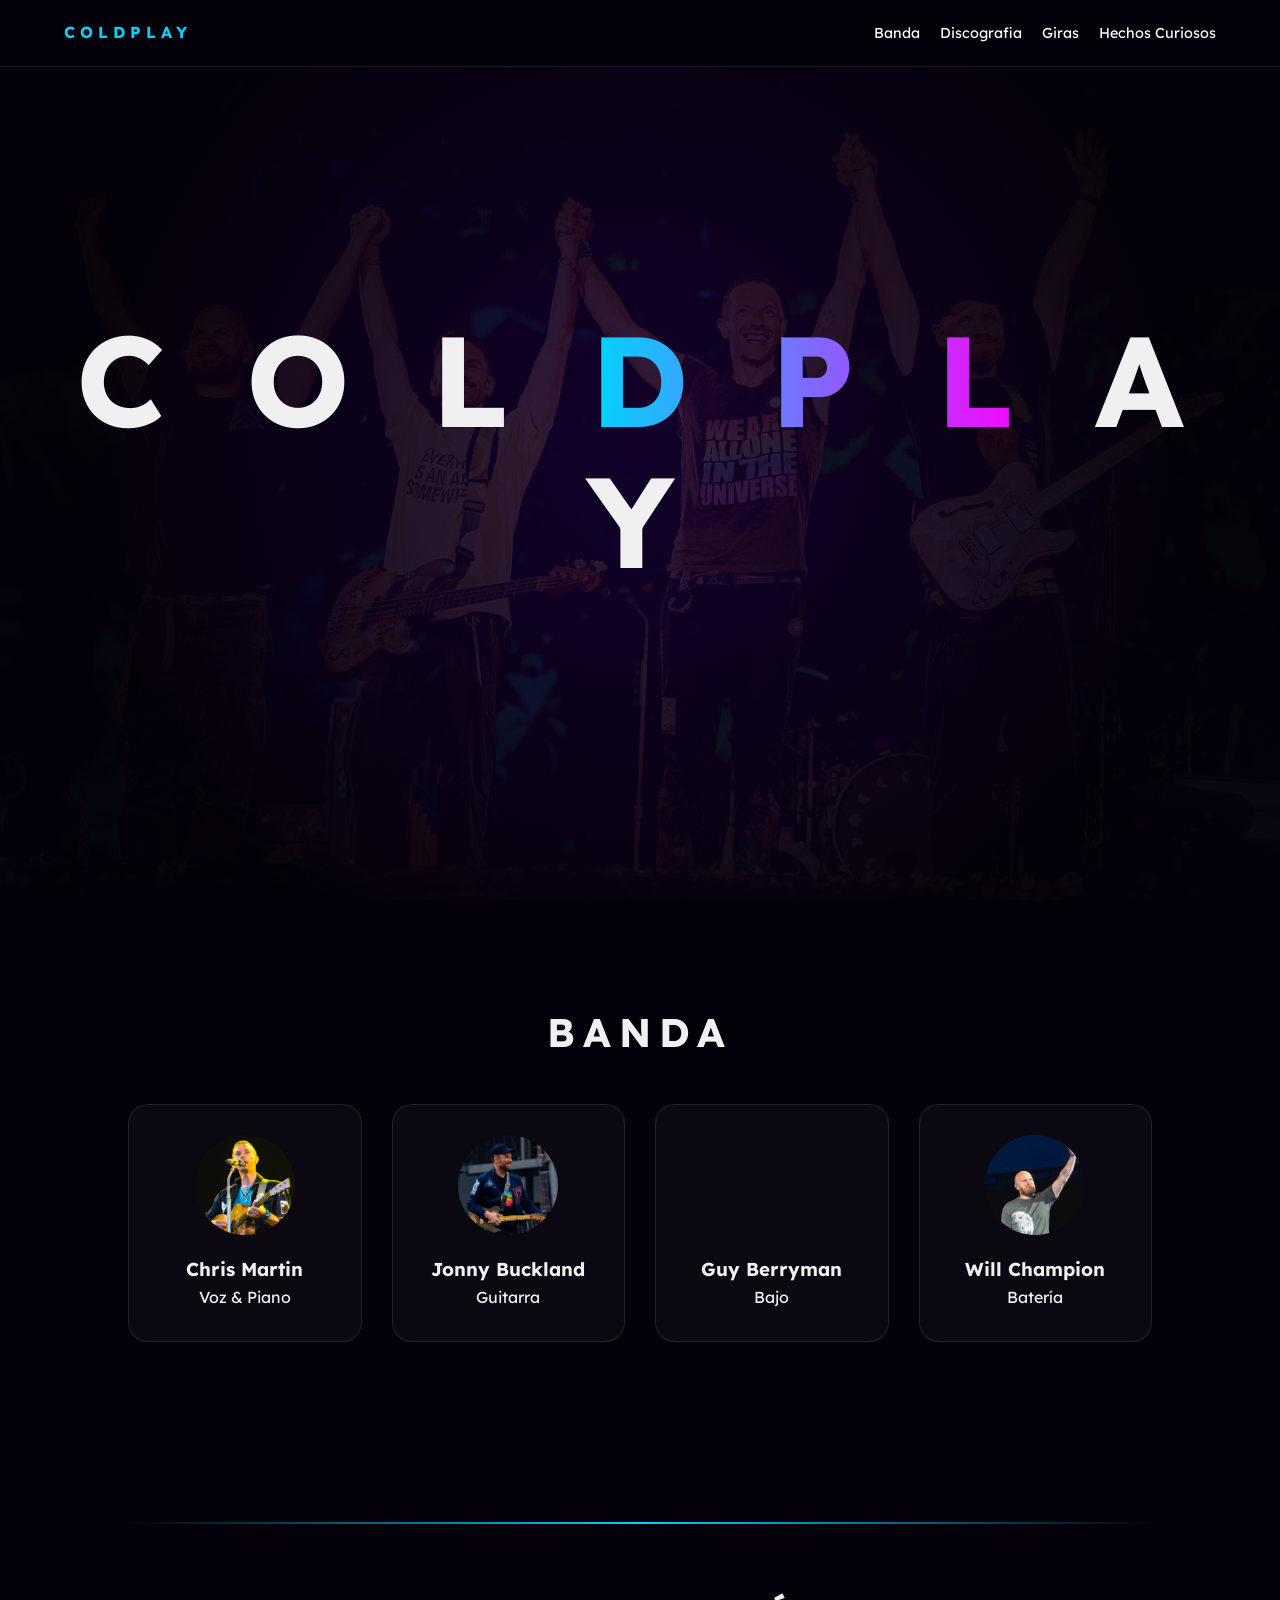
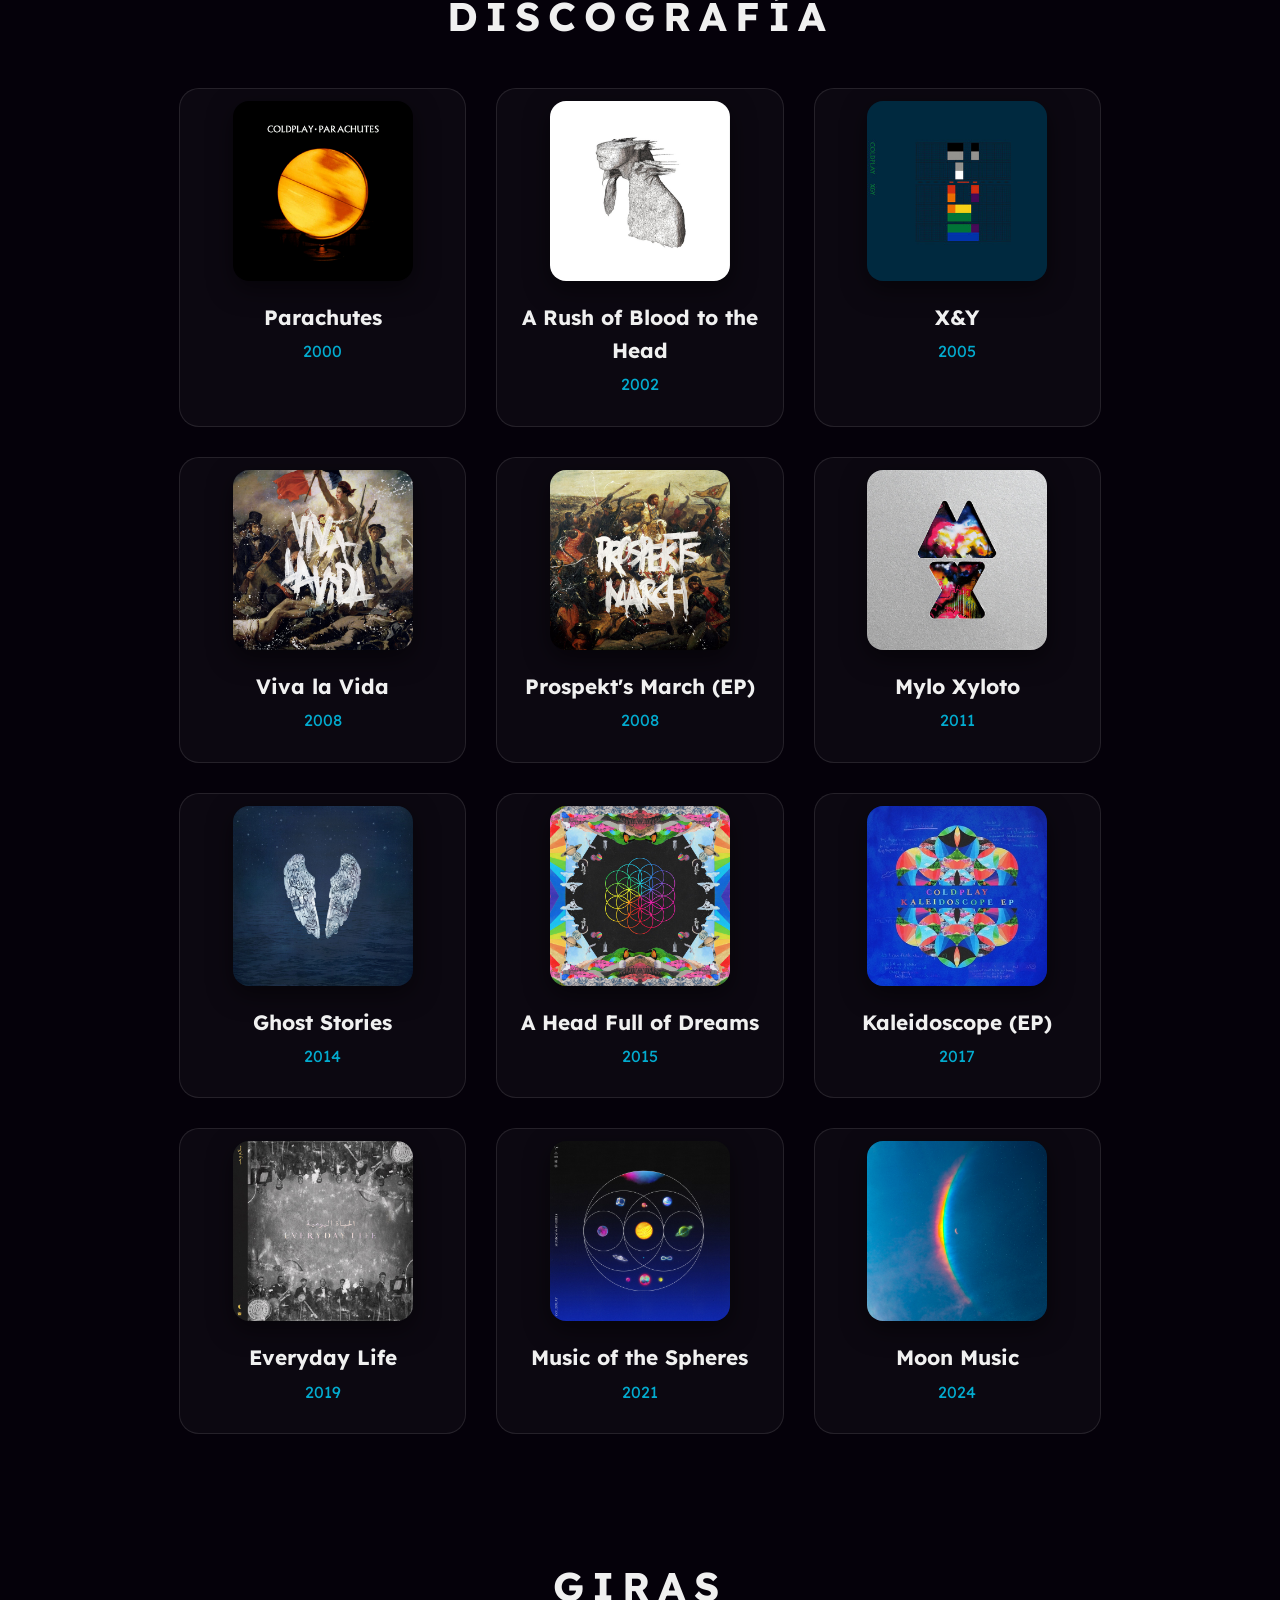
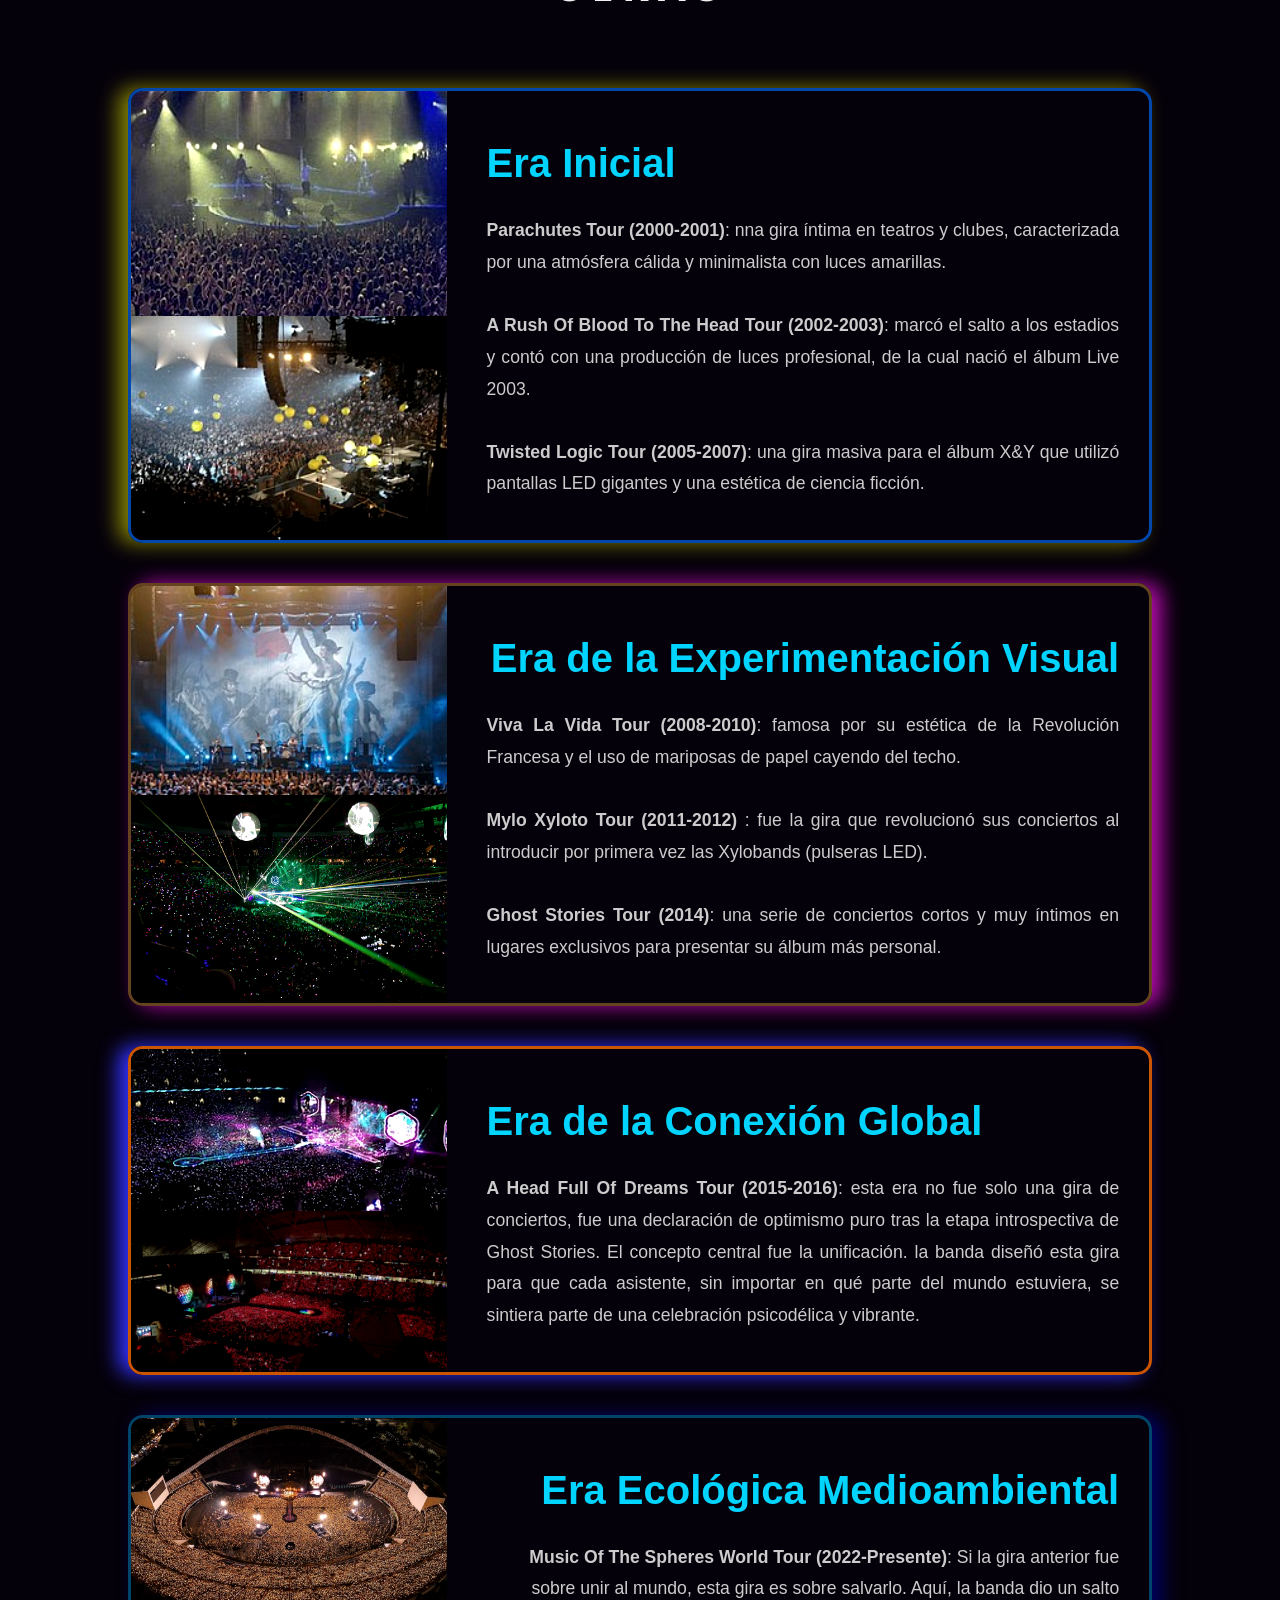
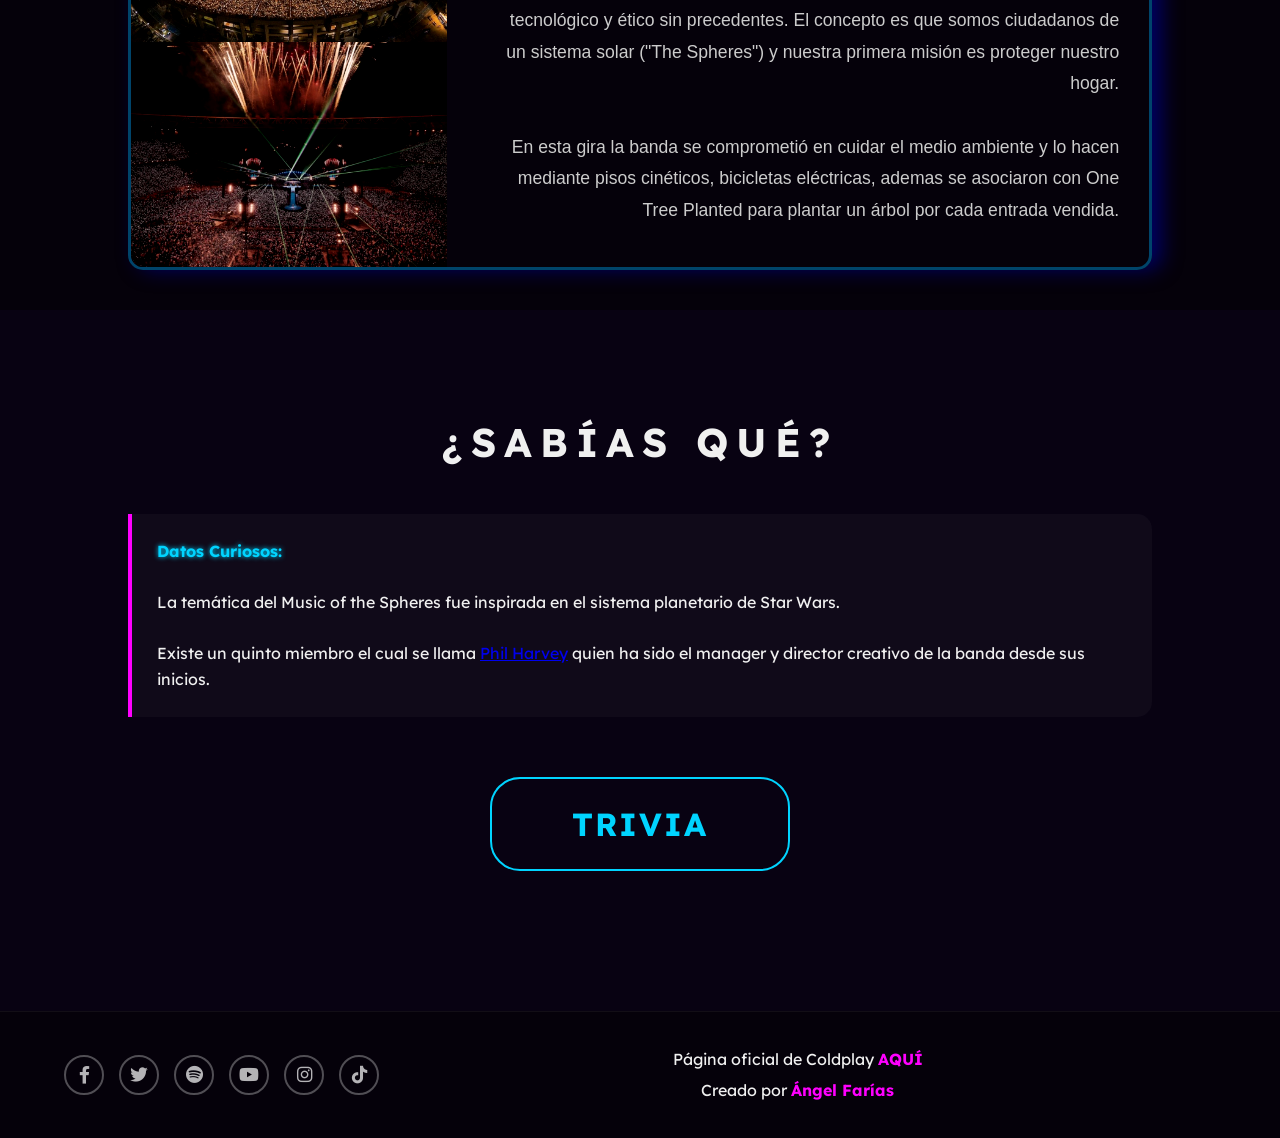
==== commit d6272fea: "nuevas actualizaciones" ====
--- a/index.html
+++ b/index.html
@@ -24,7 +24,7 @@
     </nav>
 
     <header class="hero">
-        <div class="hero-background"></div> <!-- Capa de fondo -->
+        <div class="hero-background"></div> 
         <div class="hero-content">
             <h1>C O L <span class="text-gradient">D P L</span> A Y</h1>
         </div>
@@ -260,77 +260,83 @@
     <h2 id="giras" class="titulo-seccion">GIRAS</h2>
 
     <section class="seccion-giras">
-        <div class="row-gira e1-box">
-            <div class="texto-era">
-                <h2>Era Inicial</h2>
-                <p class="parrafo-giras">
-                    <strong>Parachutes Tour (2000-2001)</strong>: nna gira íntima en teatros y clubes, caracterizada por
-                    una atmósfera cálida y minimalista con luces amarillas. <br><br>
-                    <strong>A Rush Of Blood To The Head Tour (2002-2003)</strong>: marcó el salto a los estadios y contó
-                    con una producción de luces profesional, de la cual nació el álbum Live 2003. <br><br>
-                    <strong>Twisted Logic Tour (2005-2007)</strong>: una gira masiva para el álbum X&Y que utilizó
-                    pantallas LED gigantes y una estética de ciencia ficción.
-                </p>
-            </div>
-            <div class="contenedor-imagenes-vertical">
-                <div class="imagen-gira-v" style="background-image: url('img/arobttht.jpg');"></div>
-                <div class="imagen-gira-v" style="background-image: url('img/tlt.JPG');"></div>
-            </div>
-        </div>
-        <div class="row-gira reverse e2-box">
-            <div class="texto-era">
-                <h2>Era de la Experimentación Visual</h2>
-                <p class="parrafo-giras">
-                    <strong>Viva La Vida Tour (2008-2010)</strong>: famosa por su estética de la Revolución Francesa
-                    y el uso de mariposas de papel cayendo del techo. <br><br>
-                    <strong>Mylo Xyloto Tour (2011-2012)</strong> : fue la gira que revolucionó sus conciertos
-                    al introducir por primera vez las Xylobands (pulseras LED). <br><br>
-                    <strong>Ghost Stories Tour (2014)</strong>: una serie de conciertos cortos y muy íntimos
-                    en lugares exclusivos para presentar su álbum más personal.
-                </p>
-            </div>
-            <div class="contenedor-imagenes-vertical">
-                <div class="imagen-gira-v" style="background-image: url('img/vlvt.jpg');"></div>
-                <div class="imagen-gira-v" style="background-image: url('img/mxt.jpg');"></div>
-            </div>
-        </div>
-        <div class="row-gira e3-box">
-            <div class="texto-era">
-                <h2>Era de la Conexión Global</h2>
-                <p class="parrafo-giras">
-                    <strong>A Head Full Of Dreams Tour (2015-2016)</strong>: esta era no
-                    fue solo una gira de conciertos, fue una declaración de optimismo
-                    puro tras la etapa introspectiva de Ghost Stories. El concepto central
-                    fue la unificación. la banda diseñó esta gira para que cada asistente,
-                    sin importar en qué parte del mundo estuviera, se sintiera parte de una
-                    celebración psicodélica y vibrante.
-                </p>
-            </div>
-            <div class="contenedor-imagenes-vertical">
-                <div class="imagen-gira-v" style="background-image: url('img/ahfodt2.jpg');"></div>
-                <div class="imagen-gira-v" style="background-image: url('img/ahfodt.jpg');"></div>
-            </div>
-        </div>
-        <div class="row-gira reverse e4-box">
-            <div class="texto-era">
-                <h2>Era Ecológica Medioambiental</h2>
-                <p class="parrafo-giras">
-                    <strong>Music Of The Spheres World Tour (2022-Presente)</strong>: Si la
-                    gira anterior fue sobre unir al mundo, esta gira es sobre salvarlo. Aquí,
-                    la banda dio un salto tecnológico y ético sin precedentes. El concepto es
-                    que somos ciudadanos de un sistema solar ("The Spheres") y nuestra primera
-                    misión es proteger nuestro hogar. <br></br> En esta gira la banda se comprometió en
-                    cuidar el medio ambiente y lo hacen mediante pisos cinéticos, bicicletas eléctricas,
-                    ademas se asociaron con One Tree Planted para plantar un árbol por cada entrada vendida.
-
-                </p>
-            </div>
-            <div class="contenedor-imagenes-vertical">
-                <div class="imagen-gira-v" style="background-image: url('img/motswt.jpg');"></div>
-                <div class="imagen-gira-v" style="background-image: url('img/motswt2.jpg');"></div>
-            </div>
-        </div>
-    </section>
+    <!-- Era 1 -->
+    <div class="row-gira e1-box">
+        <div class="contenedor-imagenes-vertical">
+            <div class="imagen-gira-v" style="background-image: url('img/arobttht.jpg');"></div>
+            <div class="imagen-gira-v" style="background-image: url('img/tlt.JPG');"></div>
+        </div>
+        <div class="texto-era">
+            <h2>Era Inicial</h2>
+            <p class="parrafo-giras">
+                <strong>Parachutes Tour (2000-2001)</strong>: nna gira íntima en teatros y clubes, caracterizada por
+                una atmósfera cálida y minimalista con luces amarillas. <br><br>
+                <strong>A Rush Of Blood To The Head Tour (2002-2003)</strong>: marcó el salto a los estadios y contó
+                con una producción de luces profesional, de la cual nació el álbum Live 2003. <br><br>
+                <strong>Twisted Logic Tour (2005-2007)</strong>: una gira masiva para el álbum X&Y que utilizó
+                pantallas LED gigantes y una estética de ciencia ficción.
+            </p>
+        </div>
+    </div>
+
+    <!-- Era 2 -->
+    <div class="row-gira e2-box">
+        <div class="contenedor-imagenes-vertical">
+            <div class="imagen-gira-v" style="background-image: url('img/vlvt.jpg');"></div>
+            <div class="imagen-gira-v" style="background-image: url('img/mxt.jpg');"></div>
+        </div>
+        <div class="texto-era">
+            <h2>Era de la Experimentación Visual</h2>
+            <p class="parrafo-giras">
+                <strong>Viva La Vida Tour (2008-2010)</strong>: famosa por su estética de la Revolución Francesa
+                y el uso de mariposas de papel cayendo del techo. <br><br>
+                <strong>Mylo Xyloto Tour (2011-2012)</strong> : fue la gira que revolucionó sus conciertos
+                al introducir por primera vez las Xylobands (pulseras LED). <br><br>
+                <strong>Ghost Stories Tour (2014)</strong>: una serie de conciertos cortos y muy íntimos
+                en lugares exclusivos para presentar su álbum más personal.
+            </p>
+        </div>
+    </div>
+
+    <!-- Era 3 -->
+    <div class="row-gira e3-box">
+        <div class="contenedor-imagenes-vertical">
+            <div class="imagen-gira-v" style="background-image: url('img/ahfodt.jpg');"></div>
+            <div class="imagen-gira-v" style="background-image: url('img/ahfodt2.jpg');"></div>
+        </div>
+        <div class="texto-era">
+            <h2>Era de la Conexión Global</h2>
+            <p class="parrafo-giras">
+                <strong>A Head Full Of Dreams Tour (2015-2016)</strong>: esta era no
+                fue solo una gira de conciertos, fue una declaración de optimismo
+                puro tras la etapa introspectiva de Ghost Stories. El concepto central
+                fue la unificación. la banda diseñó esta gira para que cada asistente,
+                sin importar en qué parte del mundo estuviera, se sintiera parte de una
+                celebración psicodélica y vibrante.
+            </p>
+        </div>
+    </div>
+
+    <!-- Era 4 -->
+    <div class="row-gira e4-box">
+        <div class="contenedor-imagenes-vertical">
+            <div class="imagen-gira-v" style="background-image: url('img/motswt.jpg');"></div>
+            <div class="imagen-gira-v" style="background-image: url('img/motswt2.jpg');"></div>
+        </div>
+        <div class="texto-era">
+            <h2>Era Ecológica Medioambiental</h2>
+            <p class="parrafo-giras">
+                <strong>Music Of The Spheres World Tour (2022-Presente)</strong>: Si la
+                gira anterior fue sobre unir al mundo, esta gira es sobre salvarlo. Aquí,
+                la banda dio un salto tecnológico y ético sin precedentes. El concepto es
+                que somos ciudadanos de un sistema solar ("The Spheres") y nuestra primera
+                misión es proteger nuestro hogar. <br></br> En esta gira la banda se comprometió en
+                cuidar el medio ambiente y lo hacen mediante pisos cinéticos, bicicletas eléctricas,
+                ademas se asociaron con One Tree Planted para plantar un árbol por cada entrada vendida.
+            </p>
+        </div>
+    </div>
+</section>
 
     <section id="curiosidades" class="seccion-curiosidades">
         <div class="contenedor-cerrado">
--- a/styles.css
+++ b/styles.css
@@ -644,14 +644,92 @@
     }
 
     /* 5. Giras y Hechos Curiosos */
-    .grid-giras, .grid-curiosidades {
-        grid-template-columns: 1fr; /* Todo en una columna */
-    }
-
-    .box-gira, .box-curiosidad {
-        padding: 20px;
-        text-align: center;
-    }
+    /* GIRAS - Nueva estructura: imágenes arriba, texto abajo en todas */
+/* GIRAS */
+.seccion-giras {
+    padding: 40px 5% 60px;
+    width: 100%;
+    max-width: 1200px;
+    margin: auto;
+}
+
+.row-gira {
+    display: flex;
+    flex-direction: column;
+    align-items: stretch;
+    border: 3px solid;
+    border-radius: 20px;
+    overflow: hidden;
+    margin-bottom: 50px;
+    background: rgba(255, 255, 255, 0.02);
+    box-shadow: 0 10px 40px rgba(0, 0, 0, 0.4);
+}
+
+/* Colores por era */
+.e1-box { border-color: #FFFF00; box-shadow: 0 0 30px rgba(255, 255, 0, 0.4); }
+.e2-box { border-color: #FF00FF; box-shadow: 0 0 30px rgba(255, 0, 255, 0.4); }
+.e3-box { border-color: #00FFFF; box-shadow: 0 0 30px rgba(0, 255, 255, 0.4); }
+.e4-box { border-color: #00FF7F; box-shadow: 0 0 30px rgba(0, 255, 127, 0.4); }
+
+.contenedor-imagenes-vertical {
+    display: flex;
+    flex-direction: column;
+    height: auto;
+    margin: 0;
+    padding: 0;
+    gap: 0 !important;
+    overflow: hidden;
+}
+
+.imagen-gira-v {
+    margin: 0 !important;
+    padding: 0 !important;
+    min-height: 250px;           /* altura mínima para que el div no colapse si la imagen falla */
+    height: auto;                /* permite crecer según la imagen */
+    width: 100%;
+    background-size: contain;    /* volvemos a contain para ver la imagen completa */
+    background-position: center;
+    background-repeat: no-repeat;
+    background-color: #0a0015;   /* fallback oscuro si falla la carga */
+    flex: none;
+}
+
+/* Primera imagen pegada arriba */
+.contenedor-imagenes-vertical .imagen-gira-v:first-child {
+    margin-top: 0 !important;
+    padding-top: 0 !important;
+}
+
+/* Segunda imagen sin margen abajo */
+.contenedor-imagenes-vertical .imagen-gira-v:last-child {
+    margin-bottom: 0 !important;
+    padding-bottom: 0 !important;
+}
+
+.imagen-gira-v:hover {
+    transform: scale(1.03);
+    filter: brightness(1.1);
+}
+
+.texto-era {
+    padding: 40px 30px;
+    text-align: center;
+    flex: 1;
+}
+
+.texto-era h2 {
+    font-size: 2.5rem;
+    margin-bottom: 25px;
+    color: var(--cian);
+    text-shadow: 0 0 10px rgba(0, 212, 255, 0.5);
+}
+
+.parrafo-giras {
+    font-size: 1.15rem;
+    line-height: 1.9;
+    color: #e0e0e0;
+    text-align: justify;
+}
 
     /* 6. Trivia Button */
     .boton-trivia {
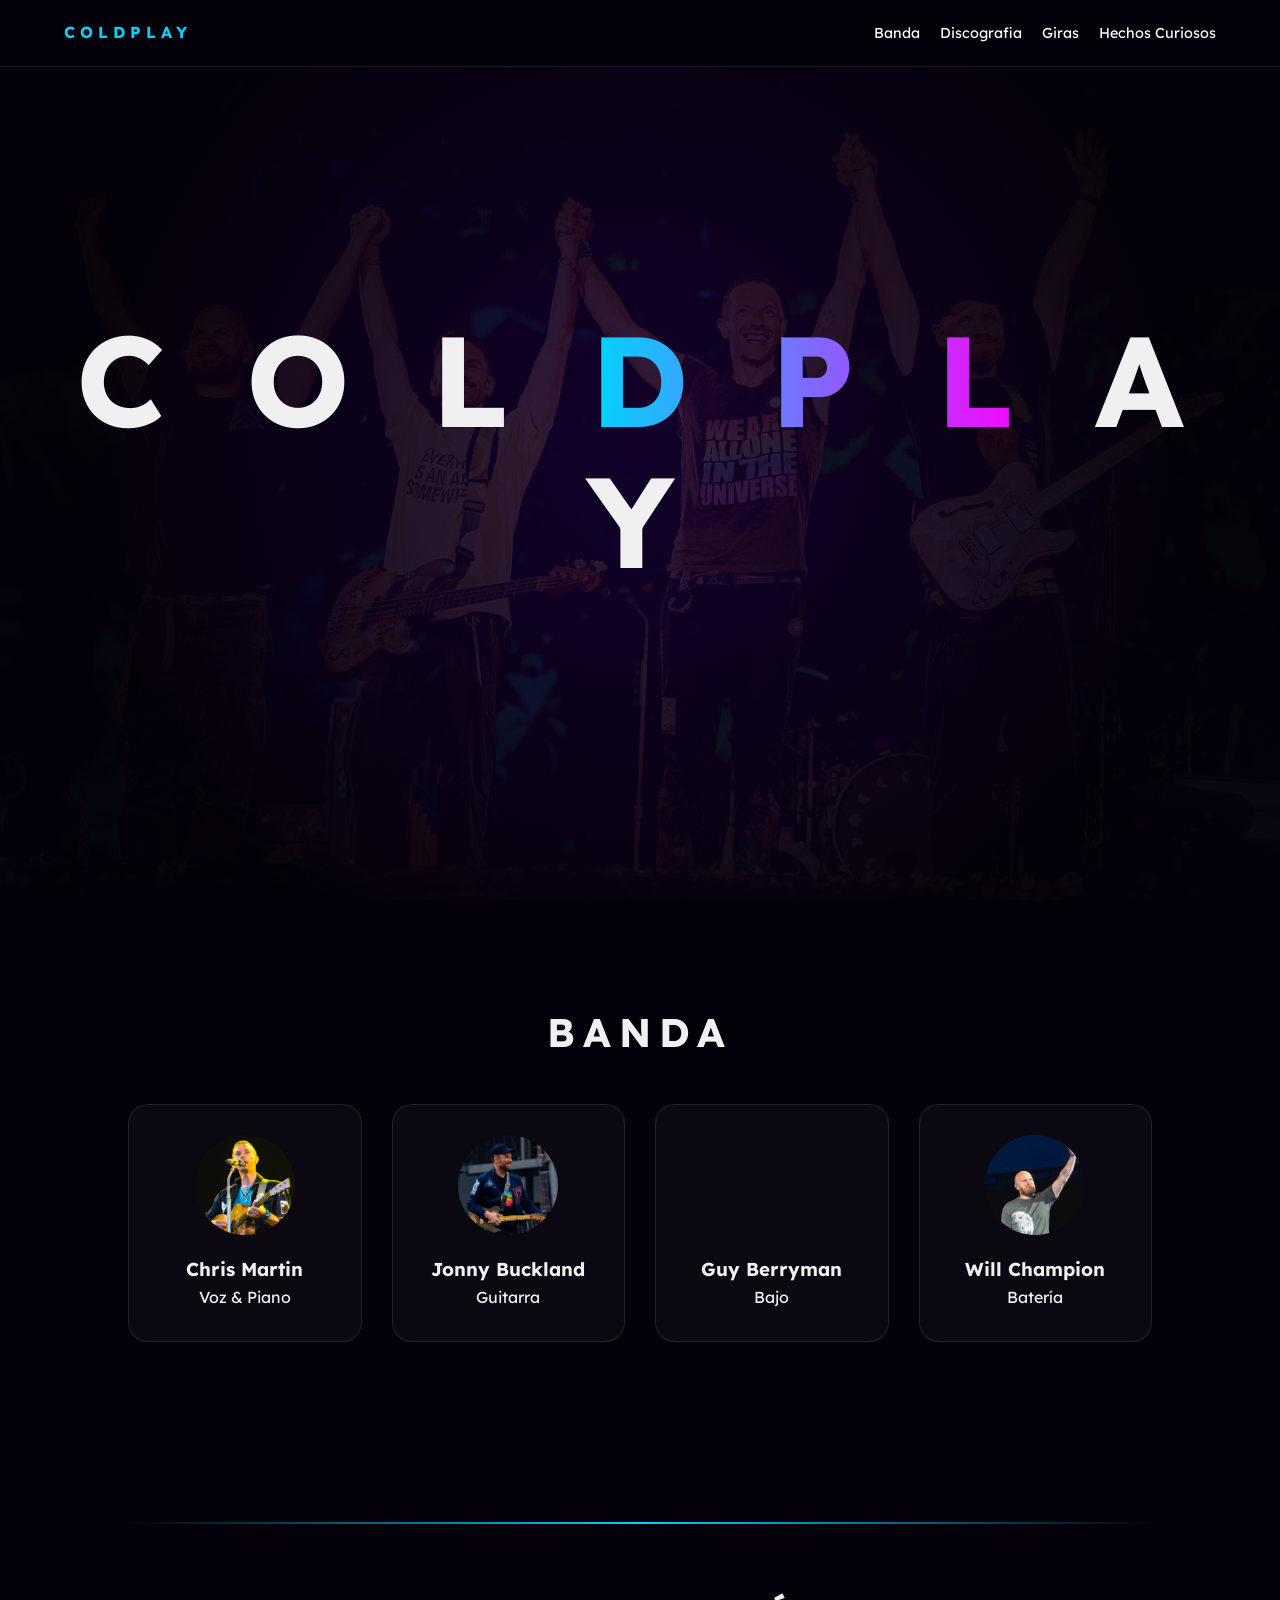
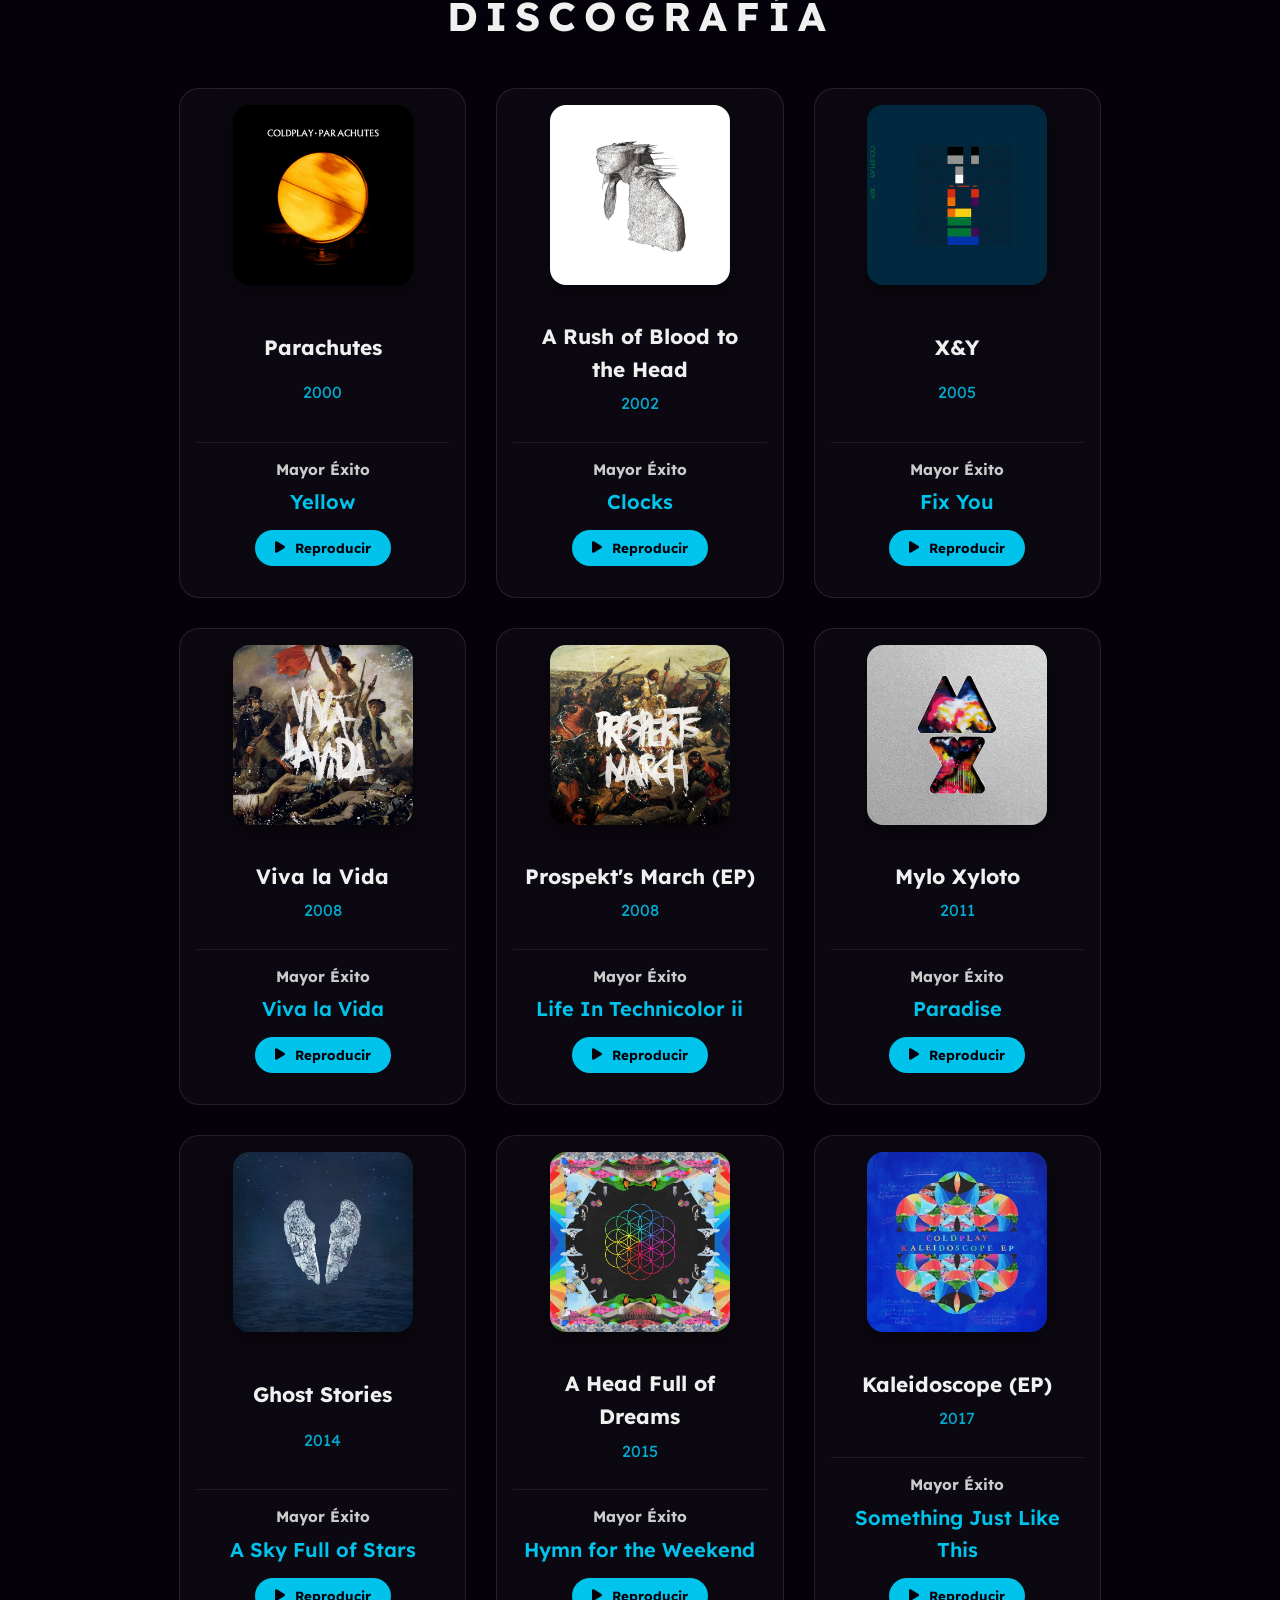
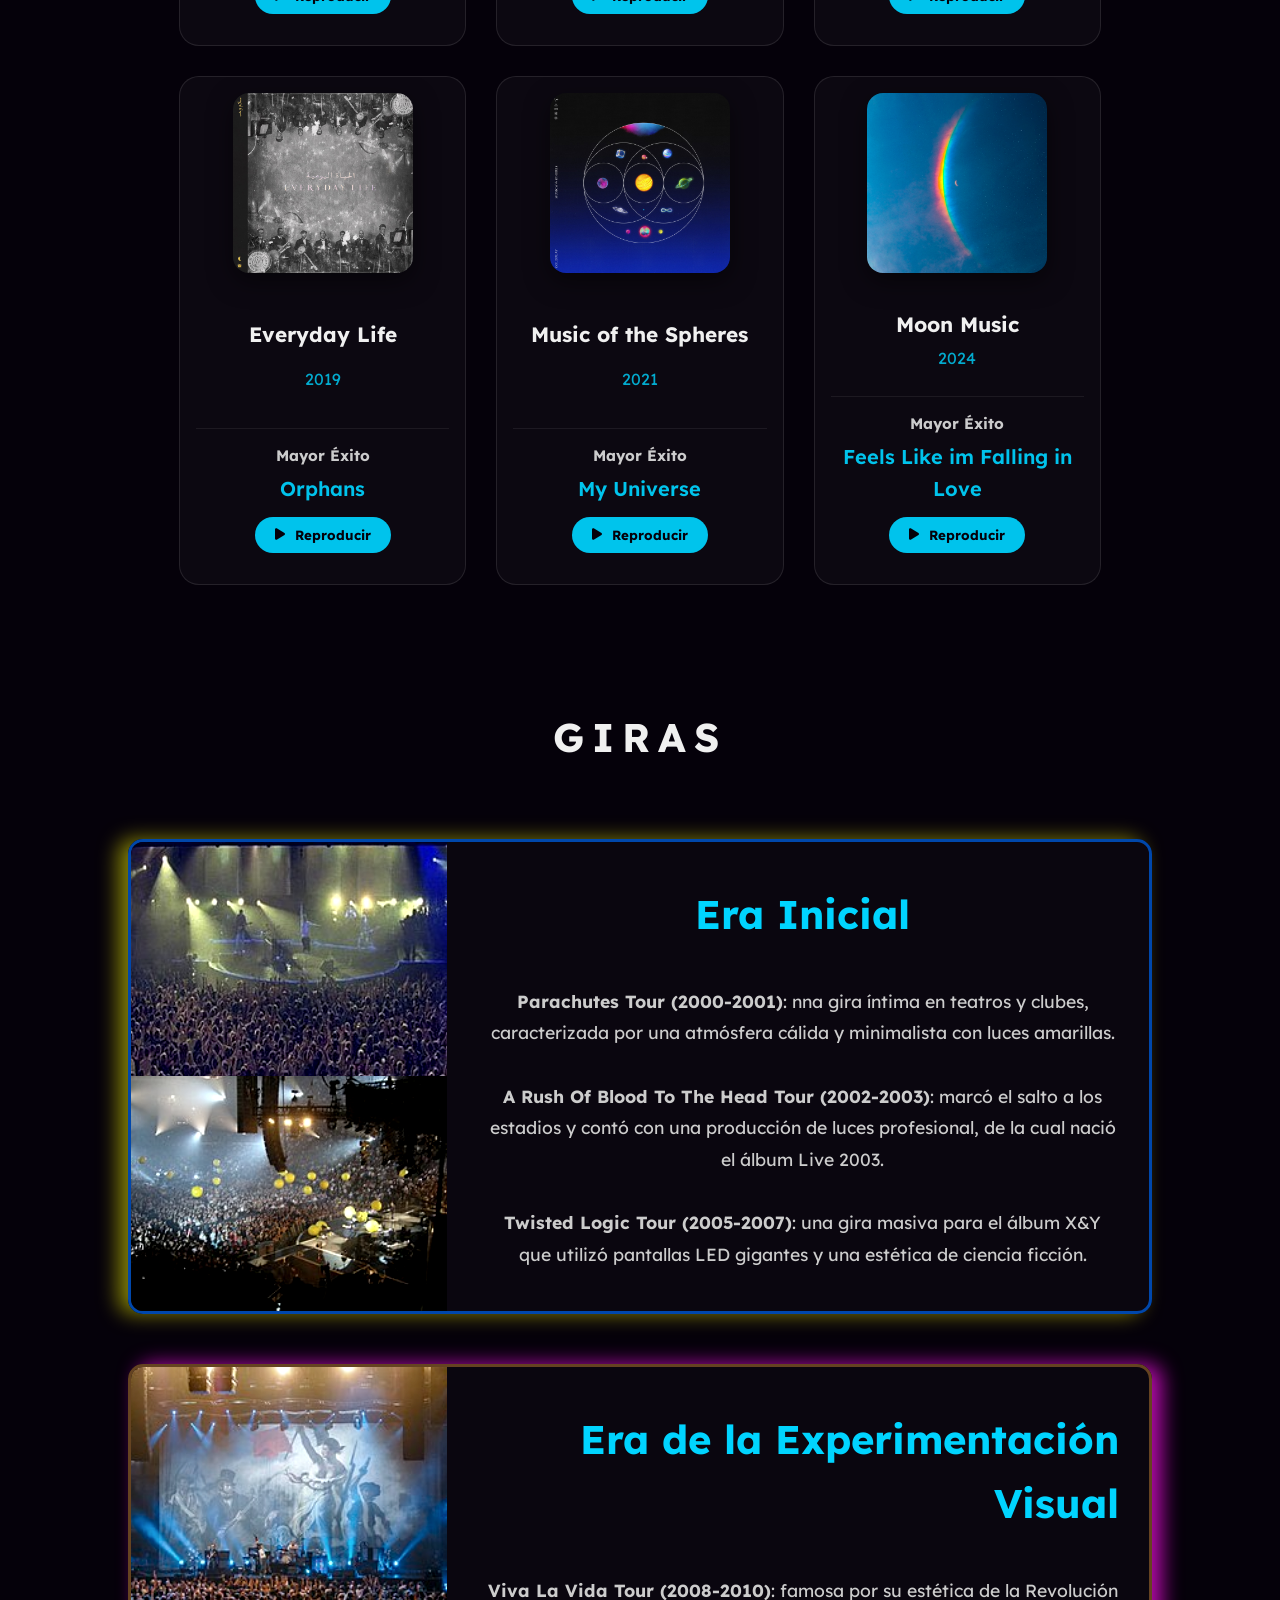
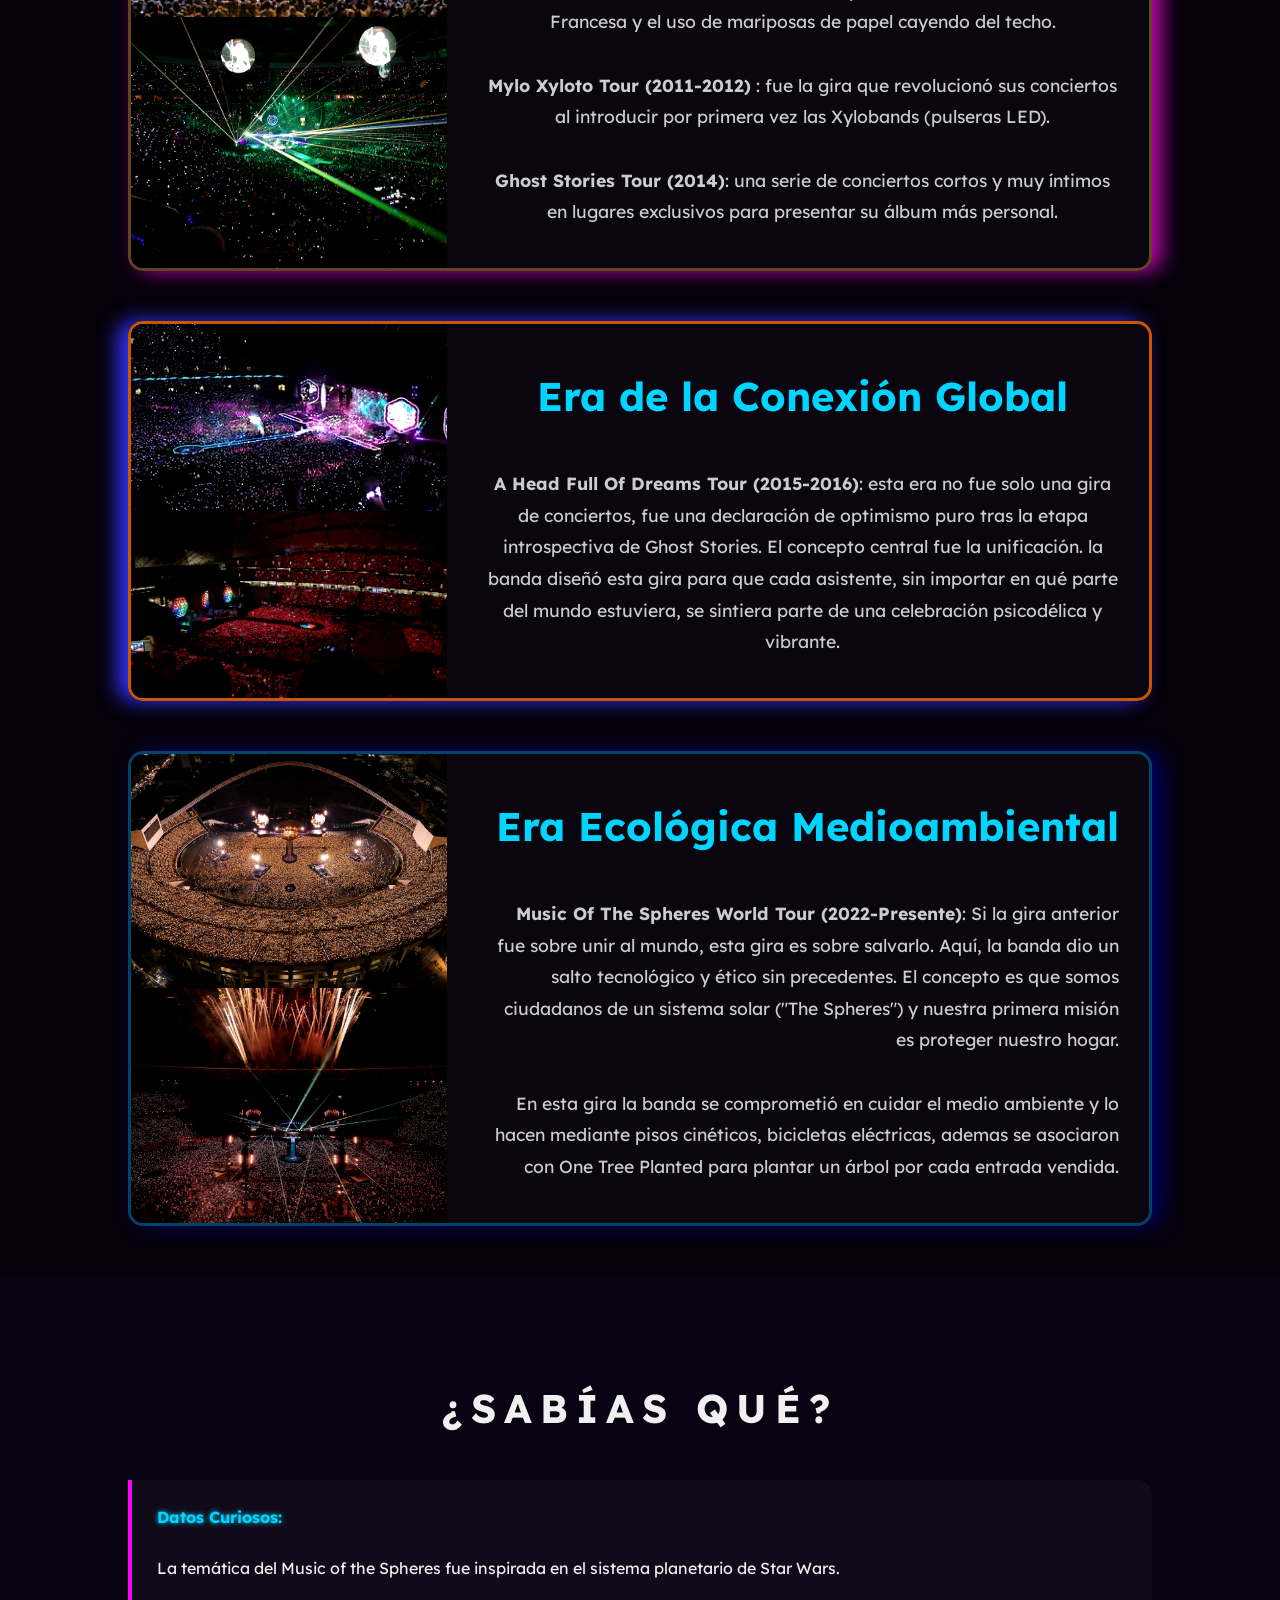
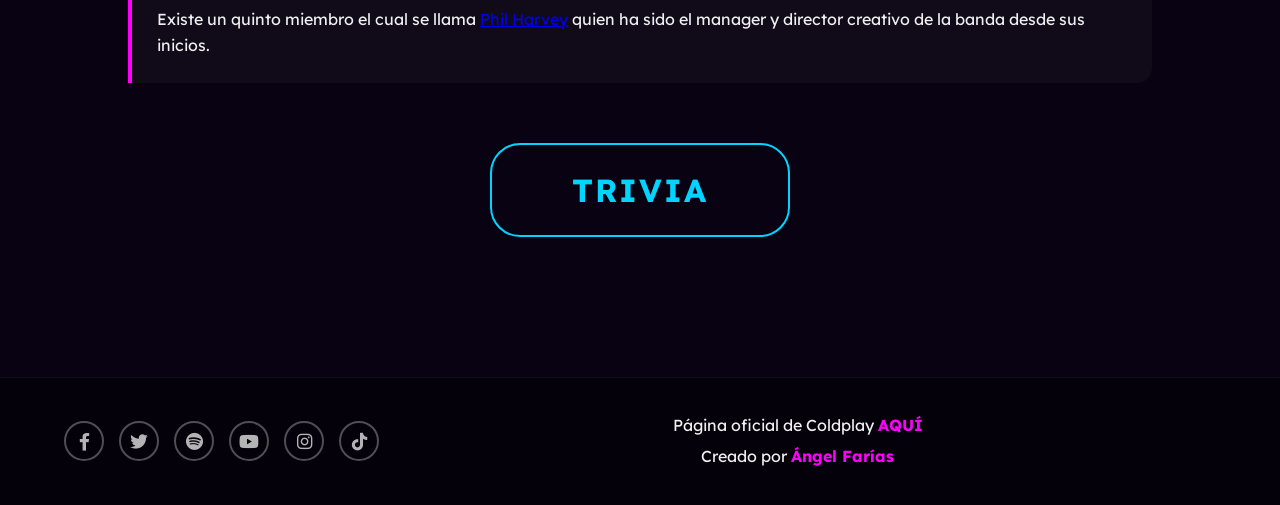
==== commit e5e12c7b: "new update" ====
--- a/index.html
+++ b/index.html
@@ -61,12 +61,12 @@
         <h2 class="titulo-seccion">DISCOGRAFÍA</h2>
 
         <div class="grid-albums">
-            <div class="tarjeta-album album-parachutes" onclick="expandirAlbum(this)">
+            <div class="tarjeta-album album-parachutes">
                 <div class="foto-album" style="background-image: url('img/Parachutes.jpg');"></div>
                 <h3>Parachutes</h3>
                 <p>2000</p>
 
-                <div class="expand-content">
+                <div class="info-album">
                     <h4 class="cancion-famosa">Mayor Éxito <span>Yellow</span></h4>
                     <div class="reproductor">
                         <button class="boton-reproducir" onclick="controlarAudio(event, 'audio-parachutes')">
@@ -77,12 +77,12 @@
                 </div>
             </div>
 
-            <div class="tarjeta-album album-rush" onclick="expandirAlbum(this)">
+            <div class="tarjeta-album album-rush">
                 <div class="foto-album" style="background-image: url('img/arobtth.jpg');"></div>
                 <h3>A Rush of Blood to the Head</h3>
                 <p>2002</p>
 
-                <div class="expand-content">
+                <div class="info-album">
                     <h4 class="cancion-famosa">Mayor Éxito <span>Clocks</span></h4>
                     <div class="reproductor">
                         <button class="boton-reproducir" onclick="controlarAudio(event, 'audio-rush')">
@@ -95,12 +95,12 @@
 
 
 
-            <div class="tarjeta-album album-xy" onclick="expandirAlbum(this)">
+            <div class="tarjeta-album album-xy">
                 <div class="foto-album" style="background-image: url('img/x&y.jpg');"></div>
                 <h3>X&Y</h3>
                 <p>2005</p>
 
-                <div class="expand-content">
+                <div class="info-album">
                     <h4 class="cancion-famosa">Mayor Éxito <span>Fix You</span></h4>
                     <div class="reproductor">
                         <button class="boton-reproducir" onclick="controlarAudio(event, 'audio-xy')">
@@ -111,12 +111,12 @@
                 </div>
             </div>
 
-            <div class="tarjeta-album album-viva" onclick="expandirAlbum(this)">
+            <div class="tarjeta-album album-viva">
                 <div class="foto-album" style="background-image: url('img/vlv.jpg');"></div>
                 <h3>Viva la Vida</h3>
                 <p>2008</p>
 
-                <div class="expand-content">
+                <div class="info-album">
                     <h4 class="cancion-famosa">Mayor Éxito <span>Viva la Vida</span></h4>
                     <div class="reproductor">
                         <button class="boton-reproducir" onclick="controlarAudio(event, 'audio-viva')">
@@ -127,12 +127,12 @@
                 </div>
             </div>
 
-            <div class="tarjeta-album album-prospekt" onclick="expandirAlbum(this)">
+            <div class="tarjeta-album album-prospekt">
                 <div class="foto-album" style="background-image: url('img/pm.jpg');"></div>
                 <h3>Prospekt's March (EP)</h3>
                 <p>2008</p>
 
-                <div class="expand-content">
+                <div class="info-album">
                     <h4 class="cancion-famosa">Mayor Éxito <span>Life In Technicolor ii</span></h4>
                     <div class="reproductor">
                         <button class="boton-reproducir" onclick="controlarAudio(event, 'audio-prospect')">
@@ -143,12 +143,12 @@
                 </div>
             </div>
 
-            <div class="tarjeta-album album-mylo" onclick="expandirAlbum(this)">
+            <div class="tarjeta-album album-mylo">
                 <div class="foto-album" style="background-image: url('img/ml.jpg');"></div>
                 <h3>Mylo Xyloto</h3>
                 <p>2011</p>
 
-                <div class="expand-content">
+                <div class="info-album">
                     <h4 class="cancion-famosa">Mayor Éxito <span>Paradise</span></h4>
                     <div class="reproductor">
                         <button class="boton-reproducir" onclick="controlarAudio(event, 'audio-mylo')">
@@ -159,12 +159,12 @@
                 </div>
             </div>
 
-            <div class="tarjeta-album album-ghost" onclick="expandirAlbum(this)">
+            <div class="tarjeta-album album-ghost">
                 <div class="foto-album" style="background-image: url('img/gs.jpg');"></div>
                 <h3>Ghost Stories</h3>
                 <p>2014</p>
 
-                <div class="expand-content">
+                <div class="info-album">
                     <h4 class="cancion-famosa">Mayor Éxito <span>A Sky Full of Stars</span></h4>
                     <div class="reproductor">
                         <button class="boton-reproducir" onclick="controlarAudio(event, 'audio-ghost')">
@@ -175,12 +175,12 @@
                 </div>
             </div>
 
-            <div class="tarjeta-album album-head" onclick="expandirAlbum(this)">
+            <div class="tarjeta-album album-head">
                 <div class="foto-album" style="background-image: url('img/ahfod.jpg');"></div>
                 <h3>A Head Full of Dreams</h3>
                 <p>2015</p>
 
-                <div class="expand-content">
+                <div class="info-album">
                     <h4 class="cancion-famosa">Mayor Éxito <span>Hymn for the Weekend</span></h4>
                     <div class="reproductor">
                         <button class="boton-reproducir" onclick="controlarAudio(event, 'audio-ahfod')">
@@ -191,12 +191,12 @@
                 </div>
             </div>
 
-            <div class="tarjeta-album album-kaleidoscope" onclick="expandirAlbum(this)">
+            <div class="tarjeta-album album-kaleidoscope">
                 <div class="foto-album" style="background-image: url('img/Kaleidoscope.jpg');"></div>
                 <h3>Kaleidoscope (EP)</h3>
                 <p>2017</p>
 
-                <div class="expand-content">
+                <div class="info-album">
                     <h4 class="cancion-famosa">Mayor Éxito <span>Something Just Like This</span></h4>
                     <div class="reproductor">
                         <button class="boton-reproducir" onclick="controlarAudio(event, 'audio-kaleidoscope')">
@@ -207,12 +207,12 @@
                 </div>
             </div>
 
-            <div class="tarjeta-album album-everyday" onclick="expandirAlbum(this)">
+            <div class="tarjeta-album album-everyday">
                 <div class="foto-album" style="background-image: url('img/el.jpg');"></div>
                 <h3>Everyday Life</h3>
                 <p>2019</p>
 
-                <div class="expand-content">
+                <div class="info-album">
                     <h4 class="cancion-famosa">Mayor Éxito <span>Orphans</span></h4>
                     <div class="reproductor">
                         <button class="boton-reproducir" onclick="controlarAudio(event, 'audio-everyday')">
@@ -223,12 +223,12 @@
                 </div>
             </div>
 
-            <div class="tarjeta-album album-spheres" onclick="expandirAlbum(this)">
+            <div class="tarjeta-album album-spheres">
                 <div class="foto-album" style="background-image: url('img/mots.jpg');"></div>
                 <h3>Music of the Spheres</h3>
                 <p>2021</p>
 
-                <div class="expand-content">
+                <div class="info-album">
                     <h4 class="cancion-famosa">Mayor Éxito <span>My Universe</span></h4>
                     <div class="reproductor">
                         <button class="boton-reproducir" onclick="controlarAudio(event, 'audio-mots')">
@@ -239,12 +239,12 @@
                 </div>
             </div>
 
-            <div class="tarjeta-album album-moon" onclick="expandirAlbum(this)">
+            <div class="tarjeta-album album-moon">
                 <div class="foto-album" style="background-image: url('img/MM.jpg');"></div>
                 <h3>Moon Music</h3>
                 <p>2024</p>
 
-                <div class="expand-content">
+                <div class="info-album">
                     <h4 class="cancion-famosa">Mayor Éxito <span>Feels Like im Falling in Love</span></h4>
                     <div class="reproductor">
                         <button class="boton-reproducir" onclick="controlarAudio(event, 'audio-mm')">
@@ -338,25 +338,25 @@
     </div>
 </section>
 
-    <section id="curiosidades" class="seccion-curiosidades">
-        <div class="contenedor-cerrado">
-            <h2 class="titulo-seccion">¿SABÍAS QUÉ?</h2>
-            <div class="dato-box">
-                <p>
-                    <span class="neon-blue">Datos Curiosos:</span> <br></br>La temática del Music of the Spheres
-                    fue inspirada en el sistema planetario de Star Wars. <br></br> Existe un quinto miembro el cual se
-                    llama <span class="spans"><a href="https://es.wikipedia.org/wiki/Phil_Harvey" target="_blank">Phil
-                    Harvey</a></span> quien ha sido el manager y director creativo de la banda desde sus inicios.
-                </p>
-            </div>
-        </div>
-
-        <div class="contenedor-trivia">
-            <a href="index2.html" class="enlace-trivia">
-                <button class="boton-trivia">TRIVIA</button>
-            </a>
-        </div>
-    </section>
+<section id="curiosidades" class="seccion-curiosidades">
+    <div class="contenedor-cerrado">
+        <h2 class="titulo-seccion">¿SABÍAS QUÉ?</h2>
+        <div class="dato-box">
+            <p>
+                <span class="neon-blue">Datos Curiosos:</span> <br></br>La temática del Music of the Spheres
+                fue inspirada en el sistema planetario de Star Wars. <br></br> Existe un quinto miembro el cual se
+                llama <span class="spans"><a href="https://es.wikipedia.org/wiki/Phil_Harvey" target="_blank">Phil
+                Harvey</a></span> quien ha sido el manager y director creativo de la banda desde sus inicios.
+            </p>
+        </div>
+    </div>
+
+    <div class="contenedor-trivia">
+        <a href="index2.html" class="enlace-trivia">
+            <button class="boton-trivia">TRIVIA</button>
+        </a>
+    </div>
+</section>
 
     <footer>
         <div class="footer-container">
--- a/styles.css
+++ b/styles.css
@@ -57,10 +57,10 @@
 
 /* Hero con fondo full-page (solo en esta sección) */
 .hero {
-    position: relative;              /* Necesario para posicionar la capa de fondo */
-    height: 100vh;                   /* Ocupa toda la altura de la ventana */
-    min-height: 700px;               /* Evita que se haga muy pequeño en móviles */
-    width: 100vw;                    /* Ancho completo de la ventana */
+    position: relative;
+    height: 100vh;
+    min-height: 700px;
+    width: 100vw;
     margin: 0;
     padding: 0;
     overflow: hidden;
@@ -71,27 +71,26 @@
     background: radial-gradient(circle at center, rgba(26, 1, 61, 0.7) 0%, rgba(5, 1, 10, 0.95) 70%);
 }
 
-/* Capa de imagen de fondo (full-page) */
+/* Capa de imagen de fondo */
 .hero-background {
     position: absolute;
-    inset: 0;                        /* Cubre todo el header: top, right, bottom, left = 0 */
-    background-image: url('img/Coldplay.jpg');  /* ← CAMBIA ESTA RUTA por tu imagen */
-    background-size: cover;          /* Cubre todo sin distorsionar */
-    background-position: center;     /* Centrado */
+    inset: 0;
+    background-image: url('img/Coldplay.jpg');
+    background-size: cover;
+    background-position: center;
     background-repeat: no-repeat;
-    z-index: -1;                     /* Detrás del texto */
-    filter: brightness(0.5) contrast(1.1) saturate(1.2); /* Ajusta para que el texto sea legible */
-}
-
-/* El contenido (texto) queda por encima */
+    z-index: -1;
+    filter: brightness(0.5) contrast(1.1) saturate(1.2);
+}
+
 .hero-content {
     position: relative;
-    z-index: 2;                      /* Por encima de la imagen */
-}
-
-/* Ajusta el tamaño del título para que destaque en full-screen */
+    z-index: 2;
+}
+
+/* TAMAÑO DEL TITULO */
 .hero h1 {
-    font-size: 8rem;                 /* Grande para full-page */
+    font-size: 8rem;
     letter-spacing: 20px;
     margin: 0;
     line-height: 1.1;
@@ -112,11 +111,14 @@
 }
 
 #spans {
-    color:#ffffff 
-}
-
-/* GRID DE INTEGRANTES */
-.seccion-banda { padding: 100px 10%; }
+    color: #ffffff
+}
+
+/* ------------------------------------------------------------- */
+/* TARJETAS DE INTEGRANTES */
+.seccion-banda {
+    padding: 100px 10%;
+}
 
 .grid-integrantes {
     display: grid;
@@ -147,8 +149,11 @@
     background-size: cover;
 }
 
-/* ROW DE ÁLBUM */
-.seccion-discos { padding: 80px 10%; }
+/* ------------------------------------------------------------- */
+/* TARJETAS DE ALBUMES */
+.seccion-discos {
+    padding: 80px 10%;
+}
 
 .linea-division {
     height: 2px;
@@ -156,7 +161,6 @@
     margin-bottom: 60px;
 }
 
-/* GRID DE CANCIONES - ajustado para imágenes más grandes y cuadradas */
 .grid-albums {
     display: grid;
     grid-template-columns: repeat(auto-fit, minmax(220px, 1fr));
@@ -167,14 +171,13 @@
 
 .tarjeta-album {
     background: rgba(255, 255, 255, 0.03);
-    border-radius: 20px;          /* o 24px si quieres más redondeado */
+    border-radius: 20px;
     overflow: hidden;
     border: 1px solid rgba(255, 255, 255, 0.1);
     text-align: center;
     transition: all 0.4s ease;
     cursor: pointer;
-    
-    /* ← Esto crea espacio alrededor de todo el contenido */
+/* Esto crea espacio alrededor de todo el contenido */
     padding: 12px;
     box-sizing: border-box;
 }
@@ -216,47 +219,39 @@
     box-shadow: 0 8px 25px rgba(0, 0, 0, 0.5);
 }
 
-/* ESTILOS PARA LA EXPANSIÓN */
+/* Ajuste opcional para que no se vea apretado */
 .tarjeta-album {
-    transition: all 0.5s cubic-bezier(0.4, 0, 0.2, 1);
-    max-height: 350px; /* Altura cerrada */
-}
-
-/* Cuando la tarjeta tiene la clase 'active' */
-.tarjeta-album.active {
-    max-height: 600px; /* Se expande verticalmente */
-    transform: scale(1.02);
-    cursor: default;
-}
-
-.expand-content {
-    max-height: 0;
-    overflow: hidden;
-    transition: max-height 0.5s ease, opacity 0.5s ease;
-    opacity: 0;
-    padding: 0 10px;
-    border-top: 1px solid rgba(255, 255, 255, 0);
-}
-
-.tarjeta-album.active .expand-content {
-    max-height: 200px;
+    padding: 16px;          /* un poco más de espacio interno */
+    min-height: 420px;      /* evita que salten las alturas al cargar */
+    display: flex;
+    flex-direction: column;
+    justify-content: space-between;
+}
+
+.info-album {
+    padding: 15px 10px;
+    margin-top: 10px;
+    border-top: 1px solid rgba(255, 255, 255, 0.08);
+    opacity: 0.92;               /* un poquito más suave que el resto */
+    transition: opacity 0.3s ease;
+}
+
+.tarjeta-album:hover .info-album {
     opacity: 1;
-    margin-top: 20px;
-    padding-top: 15px;
-    border-top: 1px solid rgba(255, 255, 255, 0.1);
 }
 
 .cancion-famosa {
-    font-size: 0.9rem;
-    color: #fff;
-    margin-bottom: 15px;
+    font-size: 0.95rem;
+    margin-bottom: 12px;
+    color: #ddd;
 }
 
 .cancion-famosa span {
     color: var(--cian);
+    font-size: 1.25rem;
+    font-weight: 600;
     display: block;
-    font-size: 1.2rem;
-    margin-top: 5px;
+    margin-top: 4px;
 }
 
 .boton-reproducir {
@@ -341,63 +336,78 @@
     box-shadow: 0 0 35px rgb(0, 68, 106);
 }
 
-
+/* ------------------------------------------------------------- */
 /* GIRAS */
 .seccion-giras {
-  color: white;
-  font-family: "Roboto Condensed", sans-serif;
-  padding: 30px 5% 0 5%;
-  width: 90%;
-  margin: auto;
+    padding: 30px 5% 0 5%;
+    width: 90%;
+    margin: auto;
 }
 
 .row-gira {
-  display: flex;
-  align-items: stretch;
-  /* Hace que imagen y texto tengan la misma altura */
-  border: 1px solid rgba(255, 255, 255, 0.1);
-  overflow: hidden;
-  padding: 0;
-  margin-bottom: 40px;
-}
-
-/* Clase para invertir el orden en la Temporada 2 */
-.reverse {
-  flex-direction: row-reverse;
+    display: flex;
+    flex-direction: row;
+    align-items: stretch;
+    justify-content: space-between;
+    gap: 0;
+    border: 3px solid;
+    border-radius: 20px;
+    overflow: hidden;
+    margin-bottom: 50px;
+    background: rgba(255, 255, 255, 0.02);
+    box-shadow: 0 10px 40px rgba(0, 0, 0, 0.4);
 }
 
 .texto-era {
-  flex: 0 0 70%;
-  padding: 40px;
-  display: flex;
-  flex-direction: column;
-  justify-content: center;
+    flex: 0 0 70%;
+    padding: 40px;
+    display: flex;
+    flex-direction: column;
+    justify-content: center;
+    text-align: center;
+}
+
+.texto-era h2 {
+    color: var(--cian);
+    font-size: 40px;
+    margin-bottom: 20px;
+    text-align: center;
+}
+
+.parrafo-giras {
+    font-size: 1.1rem;
+    line-height: 1.8;
+    color: #cccccc;
+    text-align: center;
+    max-width: 80ch;
+    margin: 20px auto 0;
 }
 
 .imagen-giras {
-  flex: 0 0 31%;
-  background-position: center;
-  background-size: contain;
-  background-repeat: no-repeat;
-  margin: 0;
-  padding: 0;
-  min-height: 400px;
-  filter: grayscale(0.3) contrast(1.2);
-  background-position: center;
-  transition: 0.5s;
+    flex: 0 0 31%;
+    background-position: center;
+    background-size: contain;
+    background-repeat: no-repeat;
+    margin: 0;
+    padding: 0;
+    min-height: 400px;
+    filter: grayscale(0.3) contrast(1.2);
+    background-position: center;
+    transition: 0.5s;
 }
 
 /* Contenedor que agrupa las dos fotos */
 .contenedor-imagenes-vertical {
-    flex: 0 0 31%; /* Mantiene el ancho que ya tenías */
-    display: flex;
-    flex-direction: column; /* Las apila una arriba de la otra */
-    gap: 0; /* Cambia a 10px si quieres una pequeña separación entre ellas */
+    flex: 0 0 31%;
+    display: flex;
+    flex-direction: column;
+    gap: 0;
 }
 
 /* Estilo para cada imagen individual */
 .imagen-gira-v {
-    flex: 1; /* Hace que cada foto ocupe la mitad exacta de la altura */
+    flex: 1;
+    /* Hace que cada foto ocupe la mitad exacta de la altura */
     background-position: center;
     background-size: cover;
     background-repeat: no-repeat;
@@ -410,68 +420,69 @@
 }
 
 .e1-box {
-  border: 3px solid #0047AB;
-  box-shadow: -10px 0 20px rgba(255, 255, 0, 0.5);
+    border: 3px solid #0047AB;
+    box-shadow: -10px 0 20px rgba(255, 255, 0, 0.5);
 }
 
 .e1-box h2 {
-  color: var(--cian);
-  font-size: 40px;
-  margin-bottom: 20px;
+    color: var(--cian);
+    font-size: 40px;
+    margin-bottom: 20px;
 }
 
 .e2-box {
-  border: 3px solid #654321;
-  box-shadow: 10px 0 20px rgba(255, 16, 240, 0.7);
+    border: 3px solid #654321;
+    box-shadow: 10px 0 20px rgba(255, 16, 240, 0.7);
 }
 
 .e2-box h2 {
-  color: var(--cian);
-  font-size: 40px;
-  margin-bottom: 20px;
-  text-align: right;
+    color: var(--cian);
+    font-size: 40px;
+    margin-bottom: 20px;
+    text-align: right;
 }
 
 .e3-box {
-  border: 3px solid #CC5500;
-  box-shadow: -10px 0 20px rgb(50, 50, 255);
+    border: 3px solid #CC5500;
+    box-shadow: -10px 0 20px rgb(50, 50, 255);
 }
 
 .e3-box h2 {
-  color: var(--cian);
-  font-size: 40px;
-  margin-bottom: 20px;
+    color: var(--cian);
+    font-size: 40px;
+    margin-bottom: 20px;
 }
 
 .e4-box {
-  border: 3px solid #00446A;
-  box-shadow: 10px 0 20px rgba(0, 0, 100);
+    border: 3px solid #00446A;
+    box-shadow: 10px 0 20px rgba(0, 0, 100);
 }
 
 .e4-box h2 {
-  color: var(--cian);
-  font-size: 40px;
-  margin-bottom: 20px;
-  text-align: right;
-}
-
-.e2-box, .e4-box p {
-  text-align: right;
-}
-
-.e1-box, .e2-box, .e3-box, .e4-box {
-  border-radius: 15px; 
-} 
-
-.parrafo-giras {
-  font-size: 1.1rem;
-  line-height: 1.8;
-  color: #cccccc;
-  text-align: justify;
-}
-
+    color: var(--cian);
+    font-size: 40px;
+    margin-bottom: 20px;
+    text-align: right;
+}
+
+.e2-box,
+.e4-box p {
+    text-align: right;
+}
+
+.e1-box,
+.e2-box,
+.e3-box,
+.e4-box {
+    border-radius: 15px;
+}
+
+/* ------------------------------------------------------------- */
 /* DATOS CURIOSOS */
-.seccion-curiosidades { padding: 100px 10%; background: #080212; }
+.seccion-curiosidades {
+    padding: 100px 10%;
+    background: #080212;
+}
 
 .dato-box {
     background: rgba(255, 255, 255, 0.03);
@@ -481,14 +492,23 @@
     border-radius: 0 15px 15px 0;
 }
 
-.neon-pink { color: var(--rosa); font-weight: bold; text-shadow: 0 0 5px var(--rosa); }
-.neon-blue { color: var(--cian); font-weight: bold; text-shadow: 0 0 5px var(--cian); }
+.neon-pink {
+    color: var(--rosa);
+    font-weight: bold;
+    text-shadow: 0 0 5px var(--rosa);
+}
+
+.neon-blue {
+    color: var(--cian);
+    font-weight: bold;
+    text-shadow: 0 0 5px var(--cian);
+}
 
 /* Contenedor para centrar el botón */
 .contenedor-trivia {
     display: flex;
-    justify-content: center; /* Centra horizontalmente */
-    padding: 40px 0;         /* Espacio arriba y abajo del botón */
+    justify-content: center;
+    padding: 40px 0;
     width: 100%;
 }
 
@@ -502,79 +522,72 @@
     letter-spacing: 2px;
     cursor: pointer;
     transition: all 0.3s ease;
-    
-    /* MANEJO DEL TAMAÑO: */
-    padding: 25px 60px;      /* 1. Relleno (Aumenta el tamaño desde adentro) */
-    font-size: 2rem;       /* 2. Tamaño de la fuente (Escala el botón) */
-    min-width: 300px;        /* 3. Ancho mínimo (Asegura un tamaño base) */
-    border-radius: 30px;     /* Redondeado de esquinas */
-}
-
-/* Efecto al pasar el mouse */
+    padding: 25px 60px;
+    font-size: 2rem;
+    min-width: 300px;
+    border-radius: 30px;
+}
+
 .boton-trivia:hover {
     background-color: var(--cian);
     color: var(--fondo);
     box-shadow: 0 0 20px var(--cian);
-    transform: translateY(-3px); /* Pequeño salto hacia arriba */
-}
-
-/* --- ESTILOS DEL FOOTER CORREGIDOS --- */
+    transform: translateY(-3px);
+}
+
 footer {
-    background-color: #05010a; /* Fondo oscuro para que resalten los botones */
+    background-color: #05010a;
     padding: 30px 5%;
     border-top: 1px solid rgba(255, 255, 255, 0.05);
 }
 
 .footer-container {
     display: flex;
-    justify-content: space-between; /* Separa sociales a la izq y textos a la der */
-    align-items: center; /* Centra verticalmente */
+    justify-content: space-between;
+    align-items: center;
     max-width: 1200px;
     margin: 0 auto;
 }
 
-/* Sección de Botones Sociales */
 .footer-socials {
     display: flex;
-    gap: 15px; /* Espacio entre botones */
-}
-
-/* El botón circular blanco y transparente */
+    gap: 15px;
+}
+
 .social-btn {
     display: flex;
     align-items: center;
     justify-content: center;
-    width: 40px;  /* Tamaño del círculo */
+    width: 40px;
     height: 40px;
-    border-radius: 50%; /* Lo hace circular */
-    border: 2px solid rgba(255, 255, 255, 0.3); /* Borde blanco transparente */
-    color: rgba(255, 255, 255, 0.7); /* Icono blanco transparente */
+    border-radius: 50%;
+    border: 2px solid rgba(255, 255, 255, 0.3);
+    color: rgba(255, 255, 255, 0.7);
     font-size: 1.1rem;
     text-decoration: none;
-    transition: all 0.3s ease; /* Animación suave */
+    transition: all 0.3s ease;
     background-color: transparent;
 }
 
-/* Efecto Hover (igual que en el video) */
 .social-btn:hover {
-    background-color: #ffffff; /* Fondo se vuelve blanco sólido */
-    color: #05010a;            /* Icono se vuelve oscuro */
-    border-color: #ffffff;     /* Borde se vuelve blanco sólido */
-    transform: translateY(-3px); /* Pequeño salto hacia arriba */
+    background-color: #ffffff;
+    color: #05010a;
+    border-color: #ffffff;
+    transform: translateY(-3px);
 }
 
 .footer-credits {
-    text-align: center;      /* Asegura que el texto esté centrado */
+    text-align: center;
     width: 100%;
 }
 
 .footer-credits p {
     margin: 5px 0;
-    display: block;          /* Hace que cada frase ocupe su propia línea */
+    display: block;
 }
 
 .footer-credits .spans a {
-    color: var(--rosa); /* O usa var(--cian) si prefieres */
+    color: var(--rosa);
     text-decoration: none;
     font-weight: bold;
 }
@@ -583,13 +596,11 @@
     text-decoration: underline;
 }
 
-
+/* ------------------------------------------------------------- */
 /* RESPONSIVE DESIGN (PARA TODOS LOS CELULARES) */
-
 @media screen and (max-width: 768px) {
-    /* 1. Ajuste de Títulos Principales */
     .hero-content h1 {
-        font-size: 2.5rem; /* Más pequeño para que no se corte */
+        font-size: 2.5rem;
         letter-spacing: 2px;
     }
 
@@ -598,7 +609,6 @@
         margin-bottom: 30px;
     }
 
-    /* 2. Navegación (Navbar) */
     .navbar {
         flex-direction: column;
         padding: 10px;
@@ -608,7 +618,7 @@
     .nav-links {
         gap: 10px;
         margin-top: 10px;
-        flex-wrap: wrap; /* Si hay muchos links, saltan de línea */
+        flex-wrap: wrap;
         justify-content: center;
     }
 
@@ -616,129 +626,144 @@
         font-size: 0.9rem;
     }
 
-    /* 3. Grid de Integrantes (Banda) */
     .grid-integrantes {
-        grid-template-columns: 1fr; /* Una sola columna en móvil */
+        grid-template-columns: 1fr;
         gap: 20px;
         padding: 20px;
     }
 
     .tarjeta-miembro {
-        max-width: 100%; /* Que ocupen todo el ancho disponible */
-    }
-
-    /* 4. Sección de Discos (Discografía) */
+        max-width: 100%;
+    }
+
     .contenedor-discos {
-        flex-direction: column; /* Se apilan verticalmente */
+        flex-direction: column;
         height: auto;
         gap: 15px;
     }
 
     .tarjeta-album {
-        width: 100% !important; /* Forzamos el ancho completo */
-        height: 300px; /* Altura fija para que no sea infinita */
+        width: 100% !important;
+        height: 300px;
     }
 
     .tarjeta-album.active {
-        height: 450px; /* Un poco más alta cuando se abre */
-    }
-
-    /* 5. Giras y Hechos Curiosos */
-    /* GIRAS - Nueva estructura: imágenes arriba, texto abajo en todas */
-/* GIRAS */
-.seccion-giras {
-    padding: 40px 5% 60px;
-    width: 100%;
-    max-width: 1200px;
-    margin: auto;
-}
-
-.row-gira {
-    display: flex;
-    flex-direction: column;
-    align-items: stretch;
-    border: 3px solid;
-    border-radius: 20px;
-    overflow: hidden;
-    margin-bottom: 50px;
-    background: rgba(255, 255, 255, 0.02);
-    box-shadow: 0 10px 40px rgba(0, 0, 0, 0.4);
-}
-
-/* Colores por era */
-.e1-box { border-color: #FFFF00; box-shadow: 0 0 30px rgba(255, 255, 0, 0.4); }
-.e2-box { border-color: #FF00FF; box-shadow: 0 0 30px rgba(255, 0, 255, 0.4); }
-.e3-box { border-color: #00FFFF; box-shadow: 0 0 30px rgba(0, 255, 255, 0.4); }
-.e4-box { border-color: #00FF7F; box-shadow: 0 0 30px rgba(0, 255, 127, 0.4); }
-
-.contenedor-imagenes-vertical {
-    display: flex;
-    flex-direction: column;
-    height: auto;
-    margin: 0;
-    padding: 0;
-    gap: 0 !important;
-    overflow: hidden;
-}
-
-.imagen-gira-v {
-    margin: 0 !important;
-    padding: 0 !important;
-    min-height: 250px;           /* altura mínima para que el div no colapse si la imagen falla */
-    height: auto;                /* permite crecer según la imagen */
-    width: 100%;
-    background-size: contain;    /* volvemos a contain para ver la imagen completa */
-    background-position: center;
-    background-repeat: no-repeat;
-    background-color: #0a0015;   /* fallback oscuro si falla la carga */
-    flex: none;
-}
-
-/* Primera imagen pegada arriba */
-.contenedor-imagenes-vertical .imagen-gira-v:first-child {
-    margin-top: 0 !important;
-    padding-top: 0 !important;
-}
-
-/* Segunda imagen sin margen abajo */
-.contenedor-imagenes-vertical .imagen-gira-v:last-child {
-    margin-bottom: 0 !important;
-    padding-bottom: 0 !important;
-}
-
-.imagen-gira-v:hover {
-    transform: scale(1.03);
-    filter: brightness(1.1);
-}
-
-.texto-era {
-    padding: 40px 30px;
-    text-align: center;
-    flex: 1;
-}
-
-.texto-era h2 {
-    font-size: 2.5rem;
-    margin-bottom: 25px;
-    color: var(--cian);
-    text-shadow: 0 0 10px rgba(0, 212, 255, 0.5);
-}
-
-.parrafo-giras {
-    font-size: 1.15rem;
-    line-height: 1.9;
-    color: #e0e0e0;
-    text-align: justify;
-}
-
-    /* 6. Trivia Button */
+        height: 450px;
+    }
+
+    .seccion-giras {
+        padding: 40px 5% 60px;
+        width: 100%;
+        max-width: 1200px;
+        margin: auto;
+    }
+
+    .row-gira {
+        display: flex;
+        flex-direction: column;
+        align-items: stretch;
+        border: 3px solid;
+        border-radius: 20px;
+        overflow: hidden;
+        margin-bottom: 50px;
+        background: rgba(255, 255, 255, 0.02);
+        box-shadow: 0 10px 40px rgba(0, 0, 0, 0.4);
+    }
+
+    .tarjeta-album {
+        height: auto !important;
+        min-height: 380px;
+        padding: 15px;
+        display: flex;
+        flex-direction: column;
+        align-items: center;
+        justify-content: flex-start;
+    }
+
+    .e1-box {
+        border-color: #FFFF00;
+        box-shadow: 0 0 30px rgba(255, 255, 0, 0.4);
+    }
+
+    .e2-box {
+        border-color: #FF00FF;
+        box-shadow: 0 0 30px rgba(255, 0, 255, 0.4);
+    }
+
+    .e3-box {
+        border-color: #00FFFF;
+        box-shadow: 0 0 30px rgba(0, 255, 255, 0.4);
+    }
+
+    .e4-box {
+        border-color: #00FF7F;
+        box-shadow: 0 0 30px rgba(0, 255, 127, 0.4);
+    }
+
+    .contenedor-imagenes-vertical {
+        display: flex;
+        flex-direction: column;
+        height: auto;
+        margin: 0;
+        padding: 0;
+        gap: 0 !important;
+        overflow: hidden;
+    }
+
+    .imagen-gira-v {
+        margin: 0 !important;
+        padding: 0 !important;
+        min-height: 250px;
+        height: auto;
+        width: 100%;
+        background-size: contain;
+        background-position: center;
+        background-repeat: no-repeat;
+        background-color: #0a0015;
+        flex: none;
+    }
+
+    .contenedor-imagenes-vertical .imagen-gira-v:first-child {
+        margin-top: 0 !important;
+        padding-top: 0 !important;
+    }
+
+    .contenedor-imagenes-vertical .imagen-gira-v:last-child {
+        margin-bottom: 0 !important;
+        padding-bottom: 0 !important;
+    }
+
+    .imagen-gira-v:hover {
+        transform: scale(1.03);
+        filter: brightness(1.1);
+    }
+
+    .texto-era {
+        padding: 40px 30px;
+        text-align: center;
+        flex: 1;
+    }
+
+    .texto-era h2 {
+        font-size: 2.5rem;
+        margin-bottom: 25px;
+        color: var(--cian);
+        text-shadow: 0 0 10px rgba(0, 212, 255, 0.5);
+    }
+
+    .parrafo-giras {
+        font-size: 1.15rem;
+        line-height: 1.9;
+        color: #e0e0e0;
+        text-align: justify;
+    }
+
     .boton-trivia {
-        width: 90%; /* Casi todo el ancho del cel */
+        width: 90%;
         font-size: 1.5rem;
         padding: 15px;
     }
 
-    /* 7. Footer */
     .footer-container {
         flex-direction: column;
         gap: 25px;
@@ -753,4 +778,4 @@
     .footer-credits {
         text-align: center;
     }
-}
+}
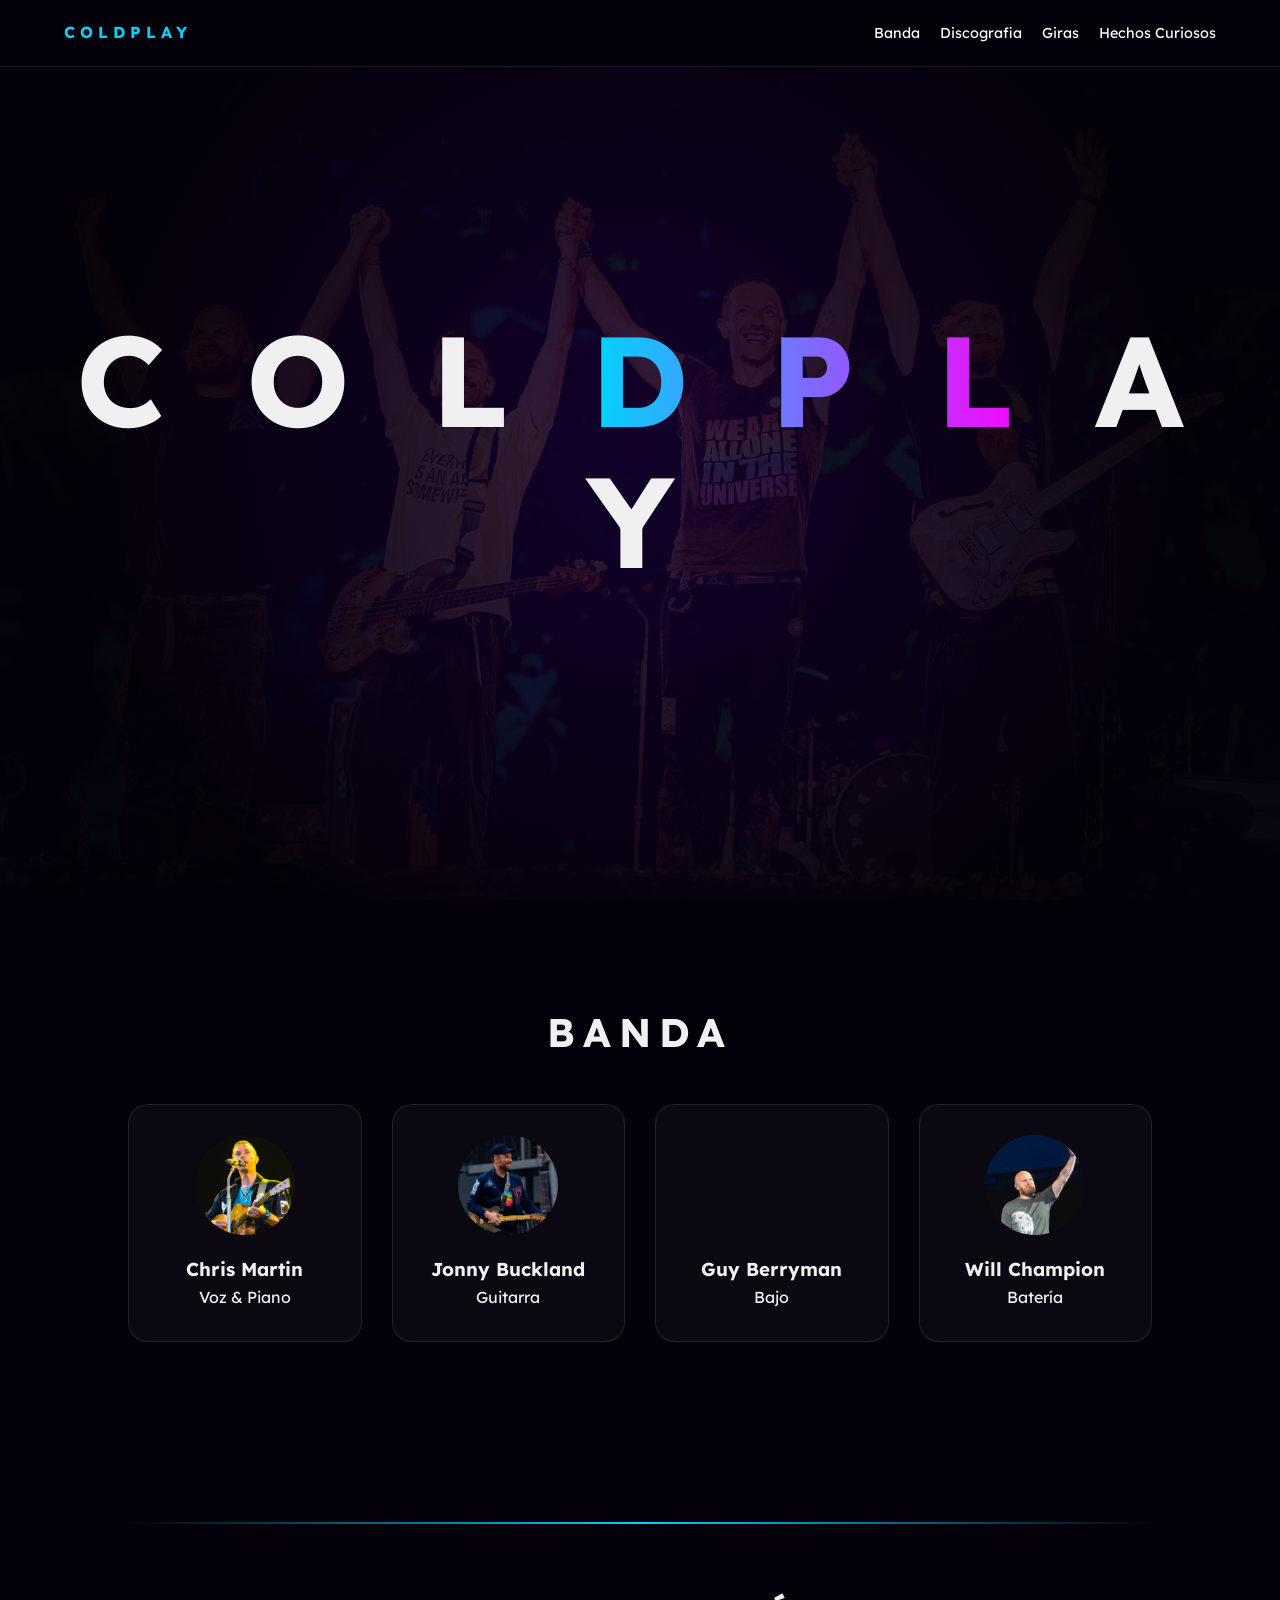
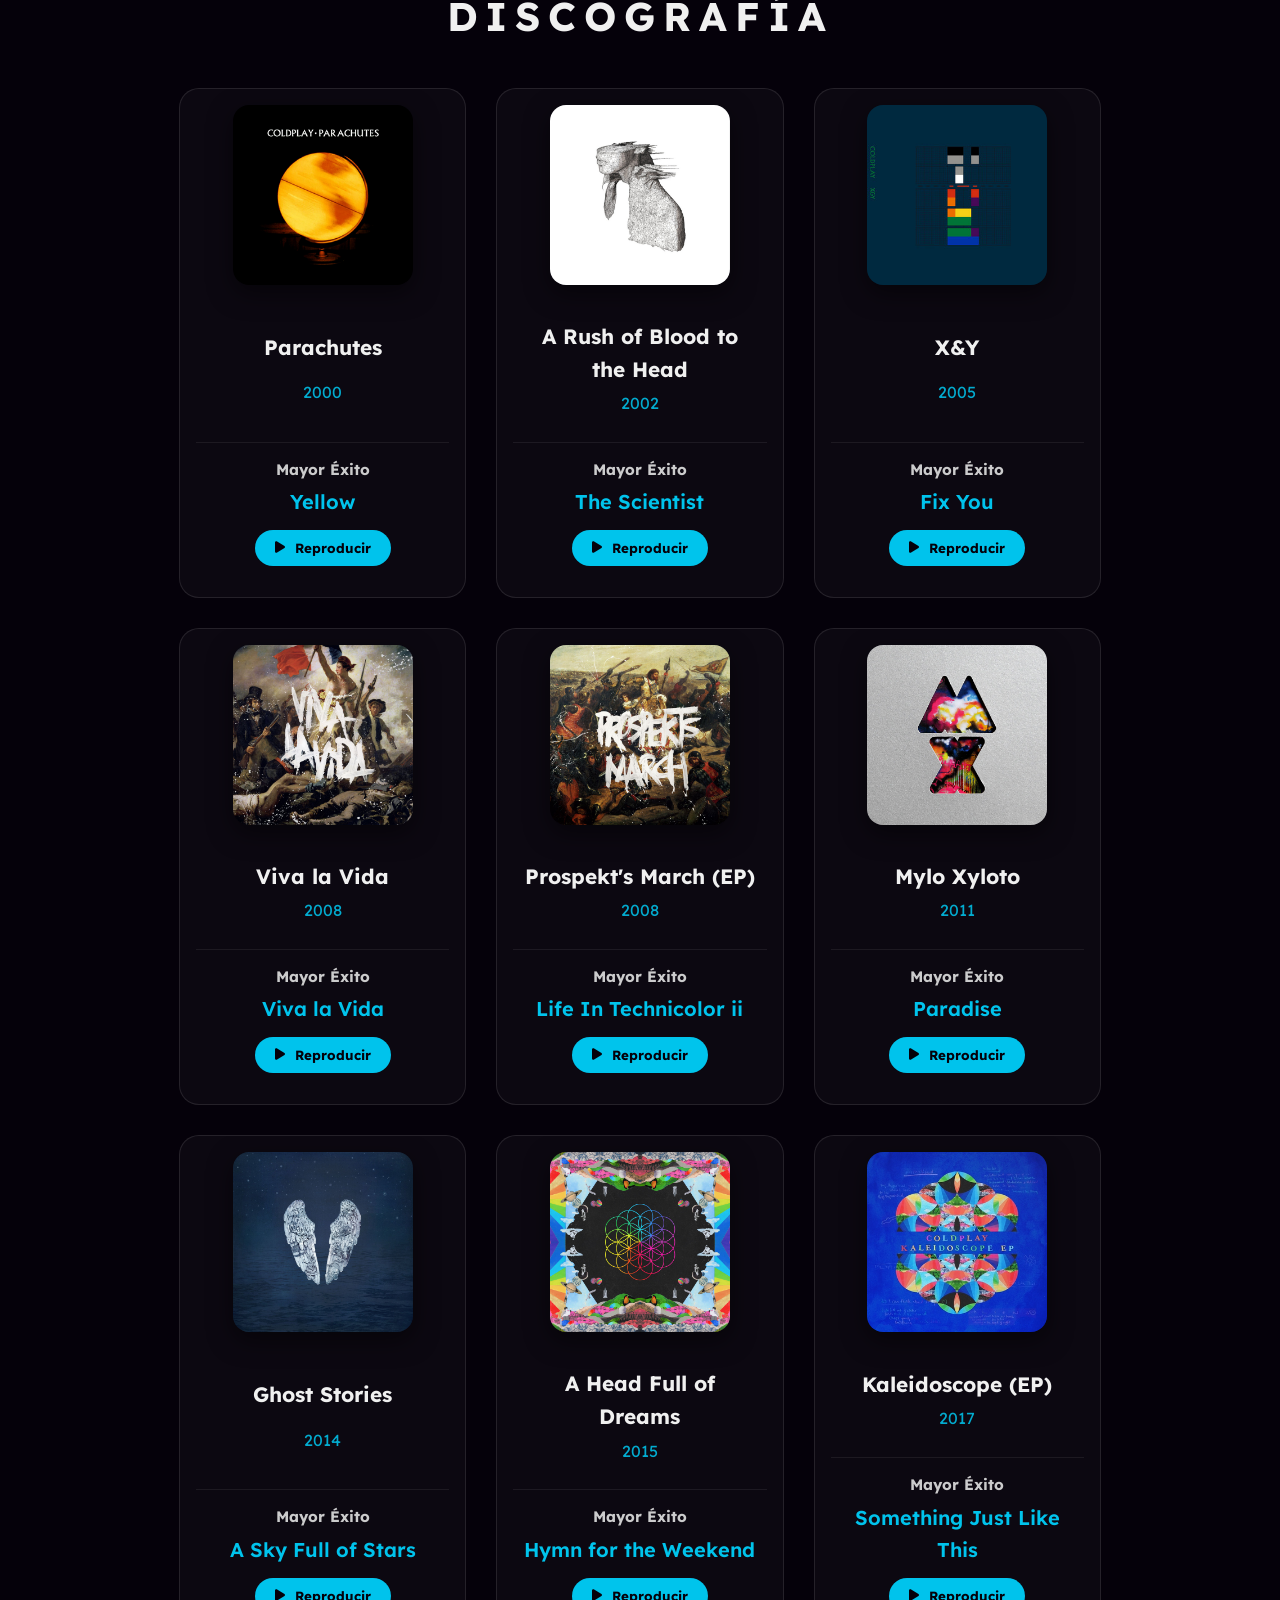
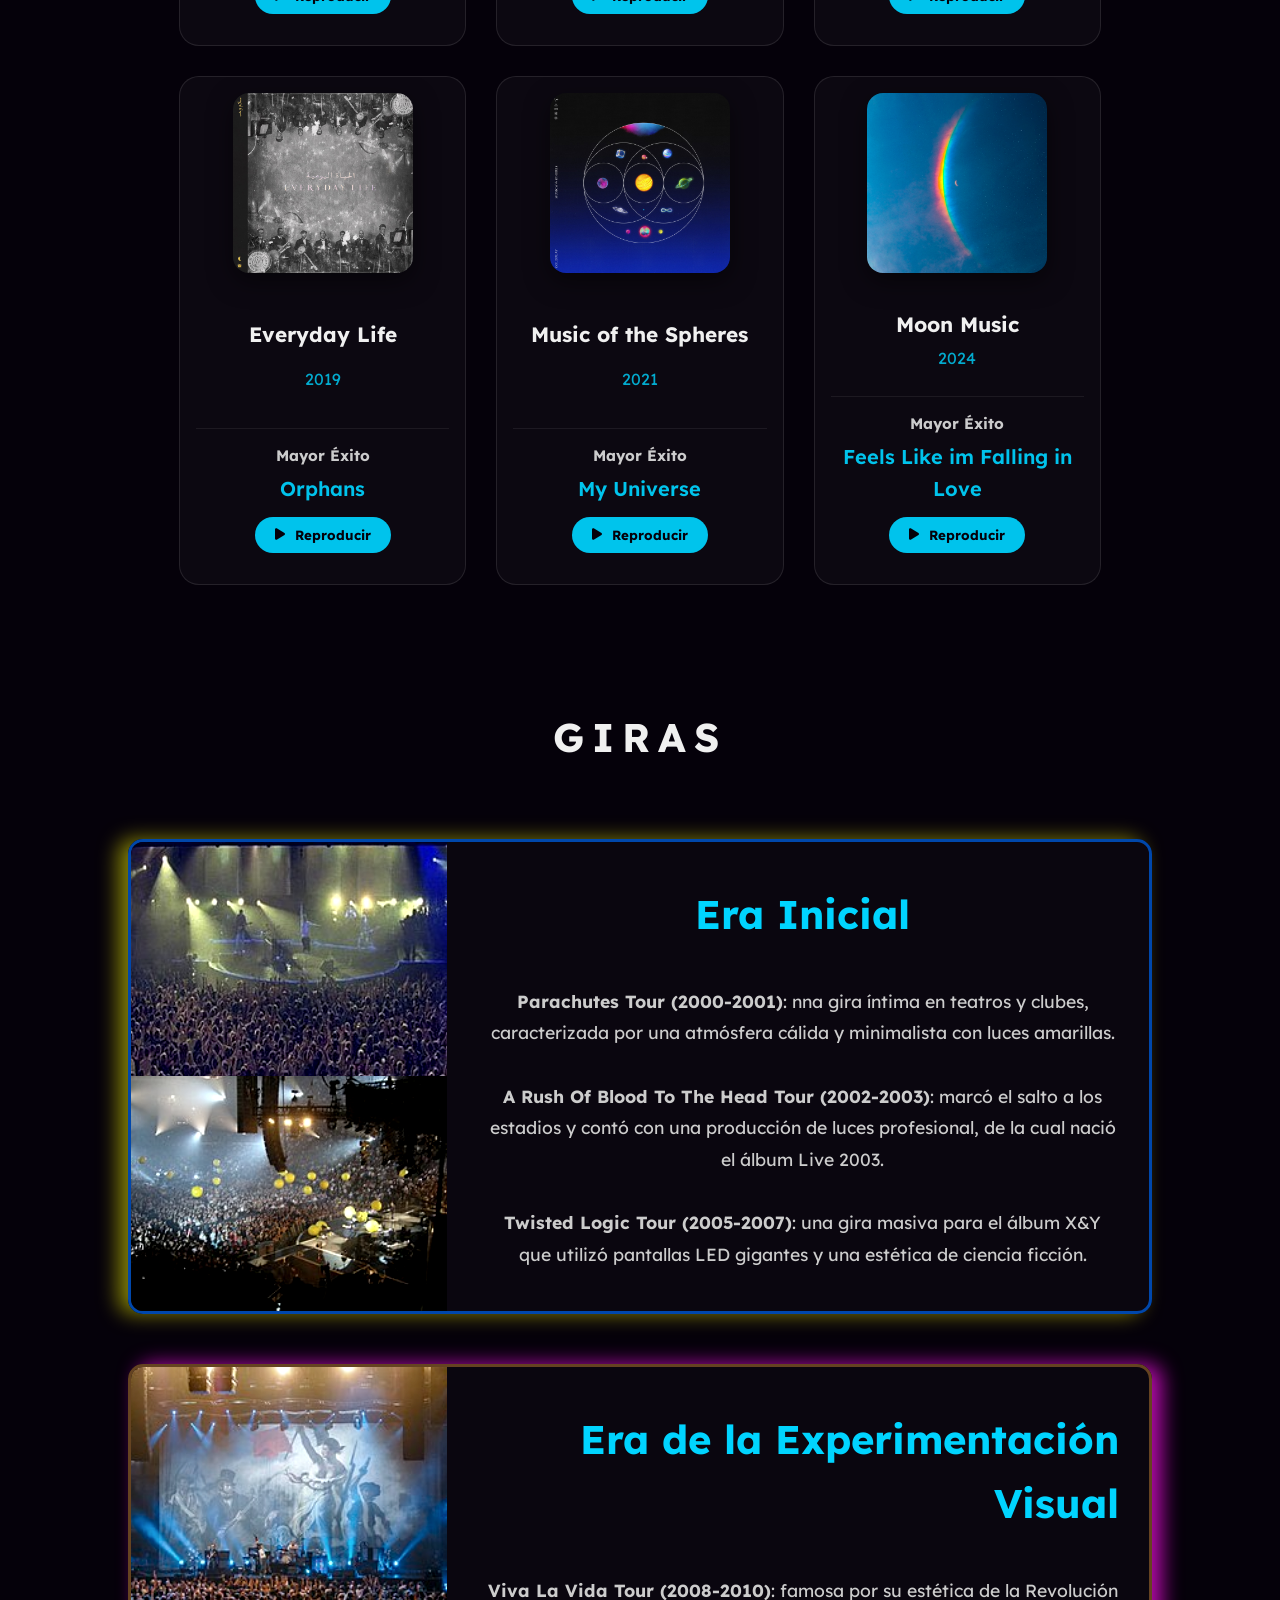
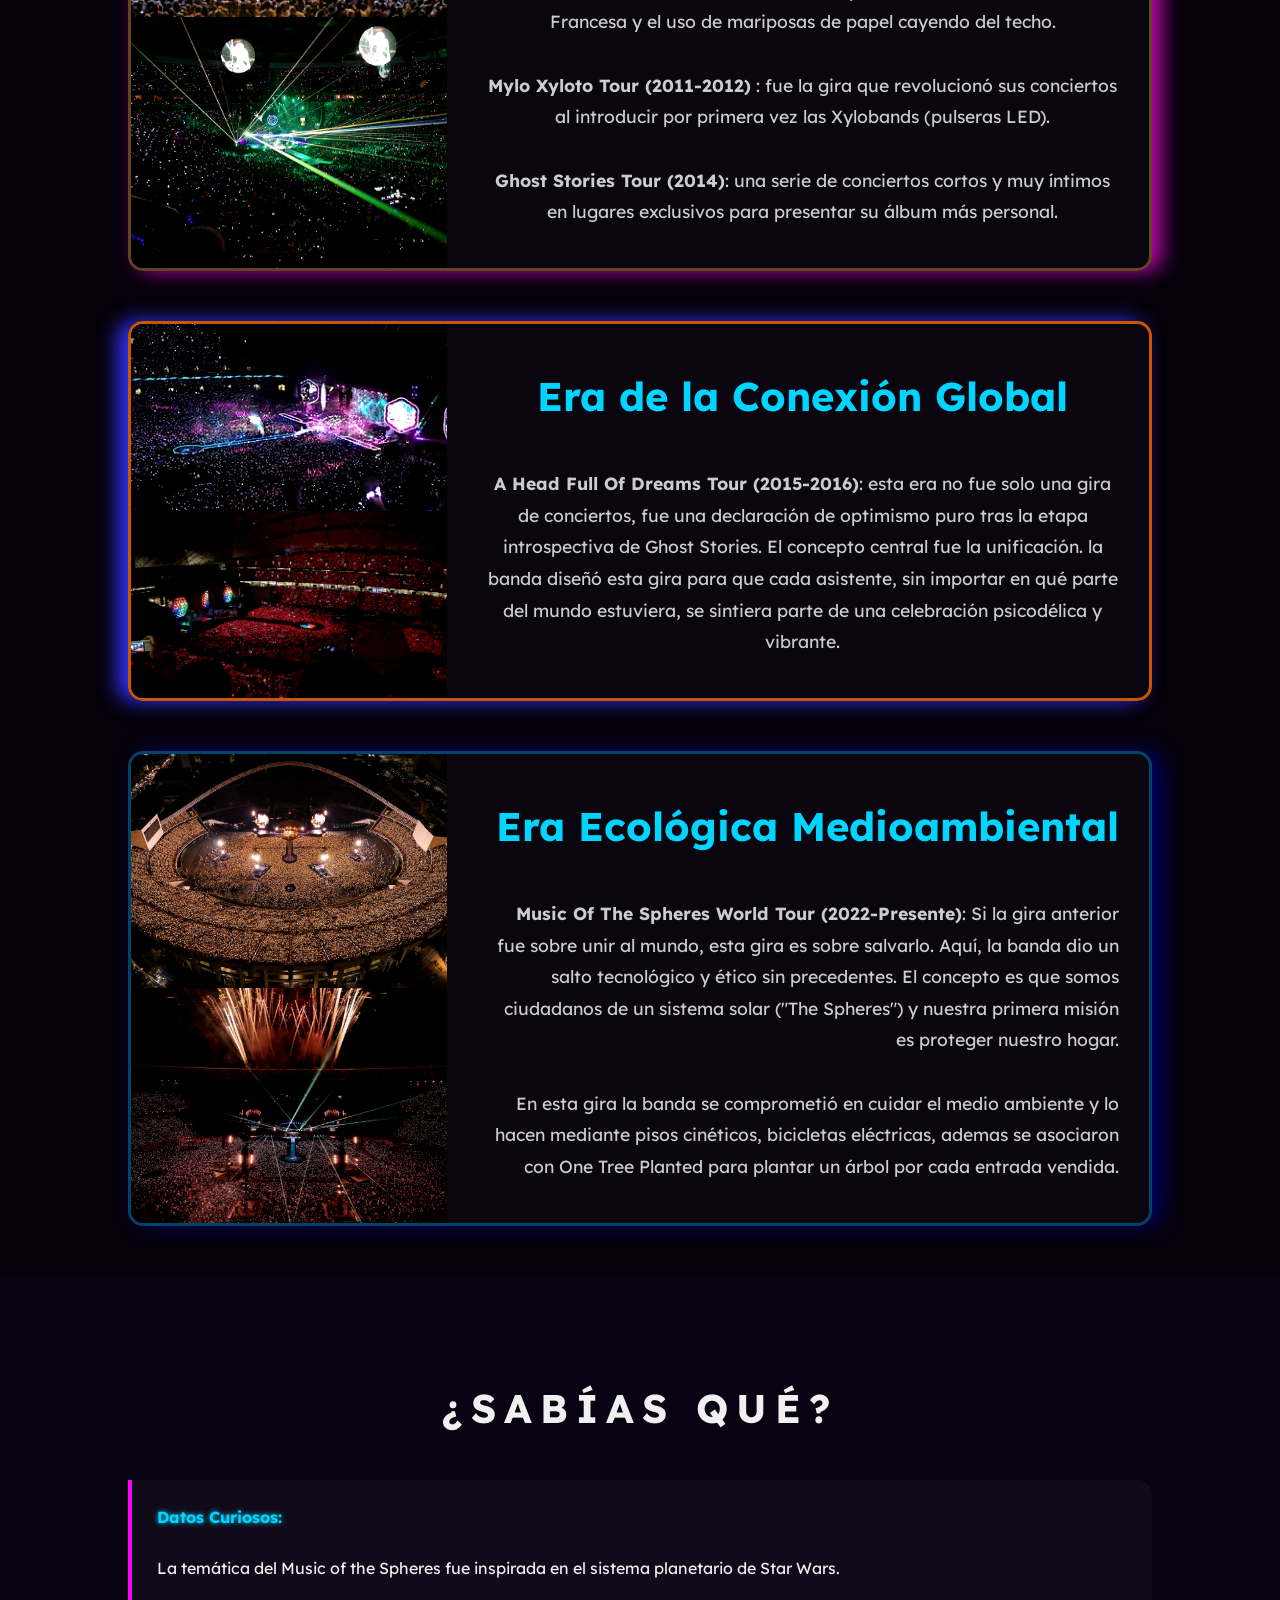
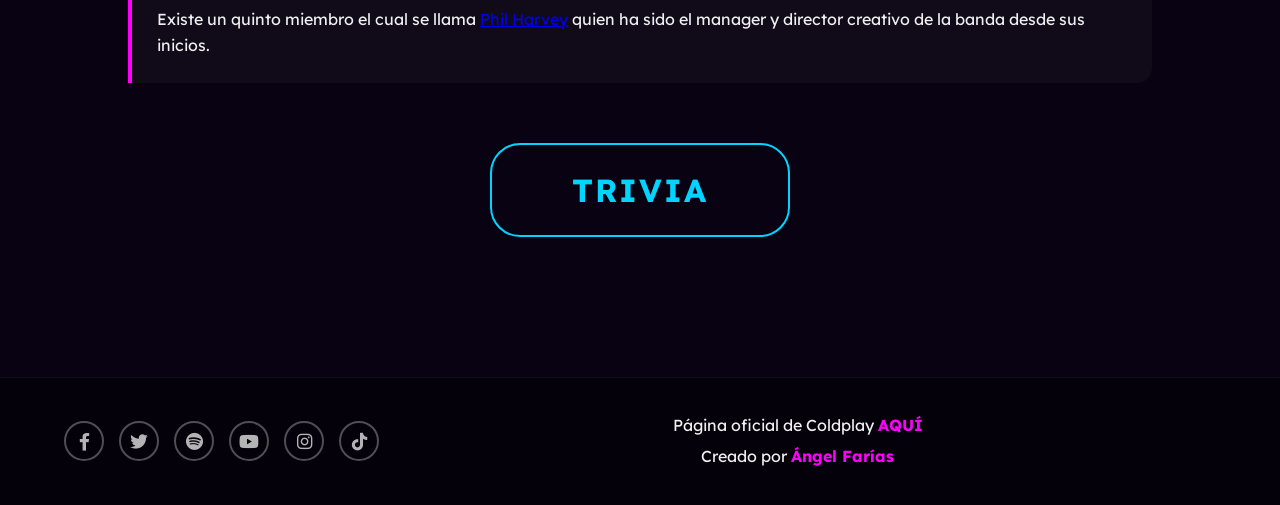
==== commit 33cd1e3b: "readme" ====
--- a/index.html
+++ b/index.html
@@ -83,12 +83,12 @@
                 <p>2002</p>
 
                 <div class="info-album">
-                    <h4 class="cancion-famosa">Mayor Éxito <span>Clocks</span></h4>
+                    <h4 class="cancion-famosa">Mayor Éxito <span>The Scientist</span></h4>
                     <div class="reproductor">
                         <button class="boton-reproducir" onclick="controlarAudio(event, 'audio-rush')">
                             <i class="fas fa-play"></i> Reproducir
                         </button>
-                        <audio id="audio-rush" src="music/Clocks.mp3"></audio>
+                        <audio id="audio-rush" src="music/The Scientist.mp3"></audio>
                     </div>
                 </div>
             </div>
--- a/styles.css
+++ b/styles.css
@@ -504,7 +504,8 @@
     text-shadow: 0 0 5px var(--cian);
 }
 
-/* Contenedor para centrar el botón */
+/* ------------------------------------------------- */
+/* BOTON TRIVIA */
 .contenedor-trivia {
     display: flex;
     justify-content: center;
@@ -534,6 +535,9 @@
     box-shadow: 0 0 20px var(--cian);
     transform: translateY(-3px);
 }
+
+/* ----------------------------------------------------- */
+/* CREDITOS */
 
 footer {
     background-color: #05010a;
@@ -597,7 +601,7 @@
 }
 
 /* ------------------------------------------------------------- */
-/* RESPONSIVE DESIGN (PARA TODOS LOS CELULARES) */
+/* RESPONSIVE */
 @media screen and (max-width: 768px) {
     .hero-content h1 {
         font-size: 2.5rem;
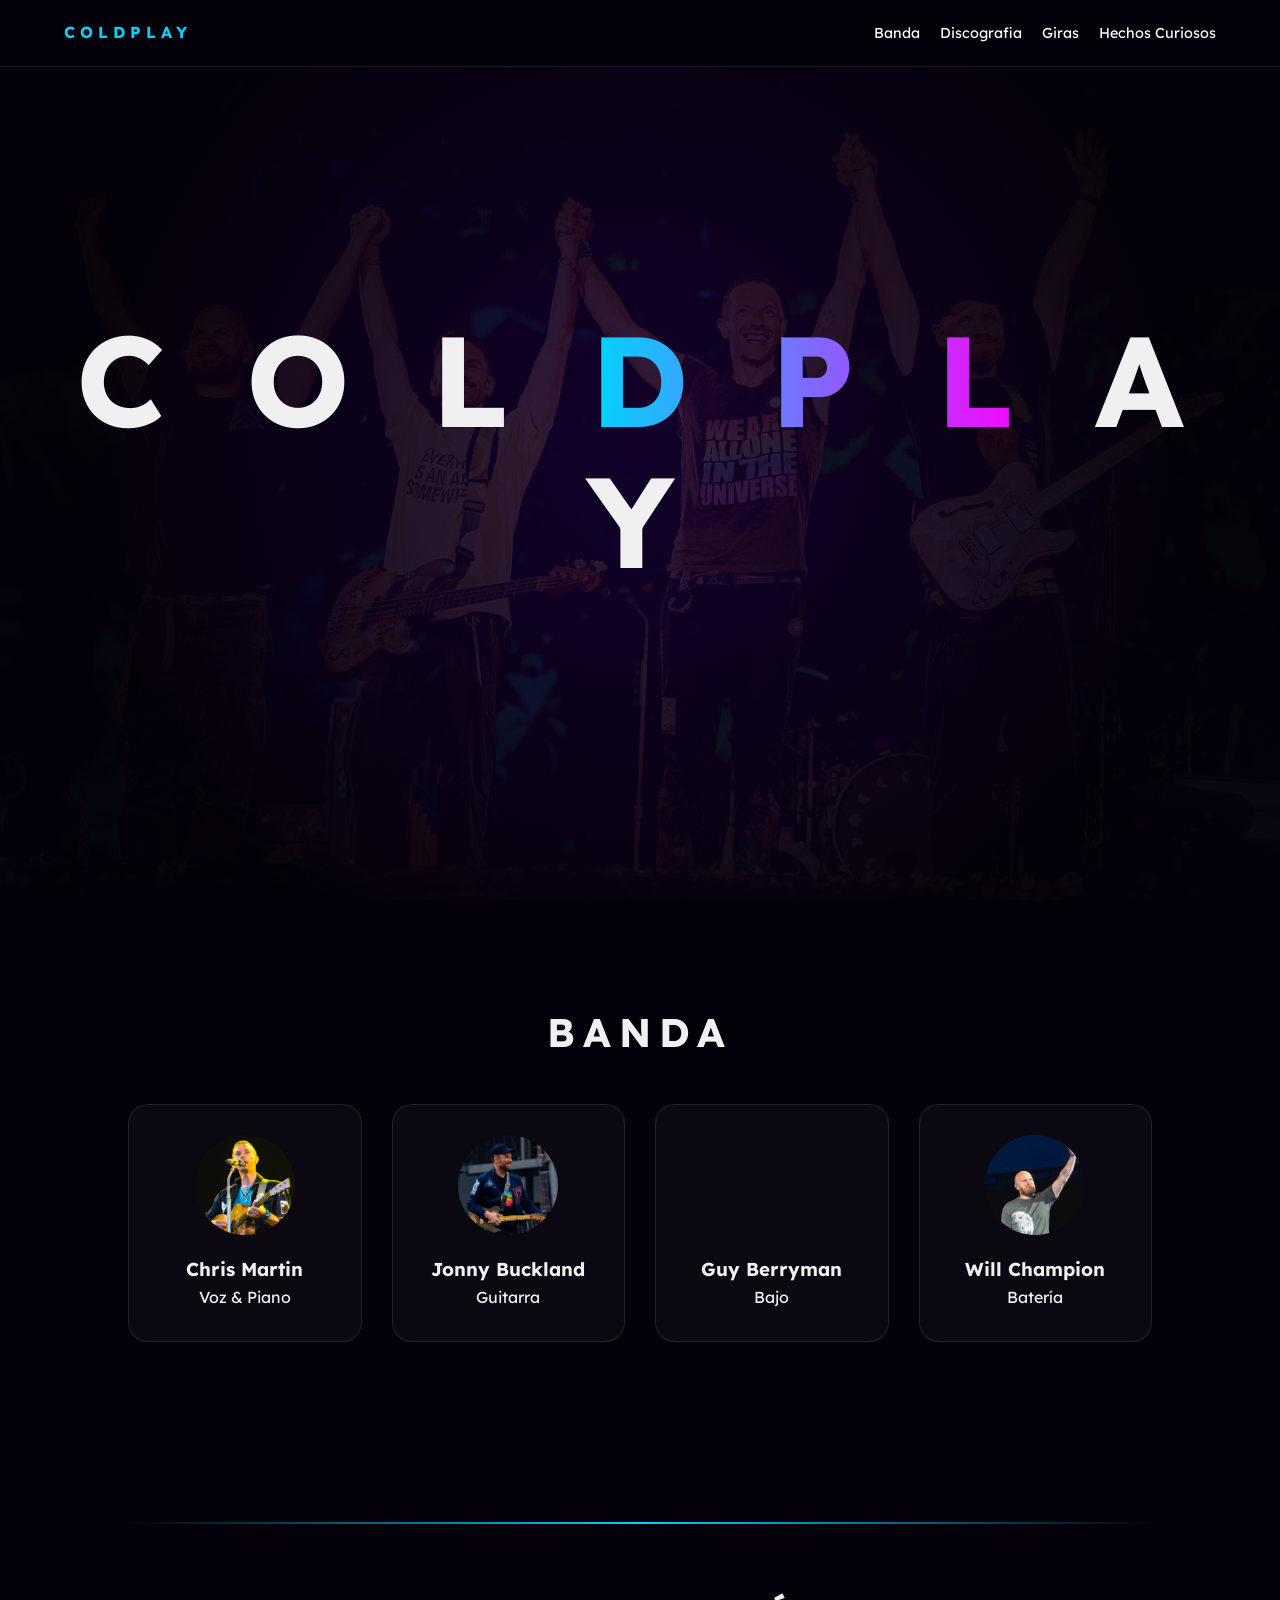
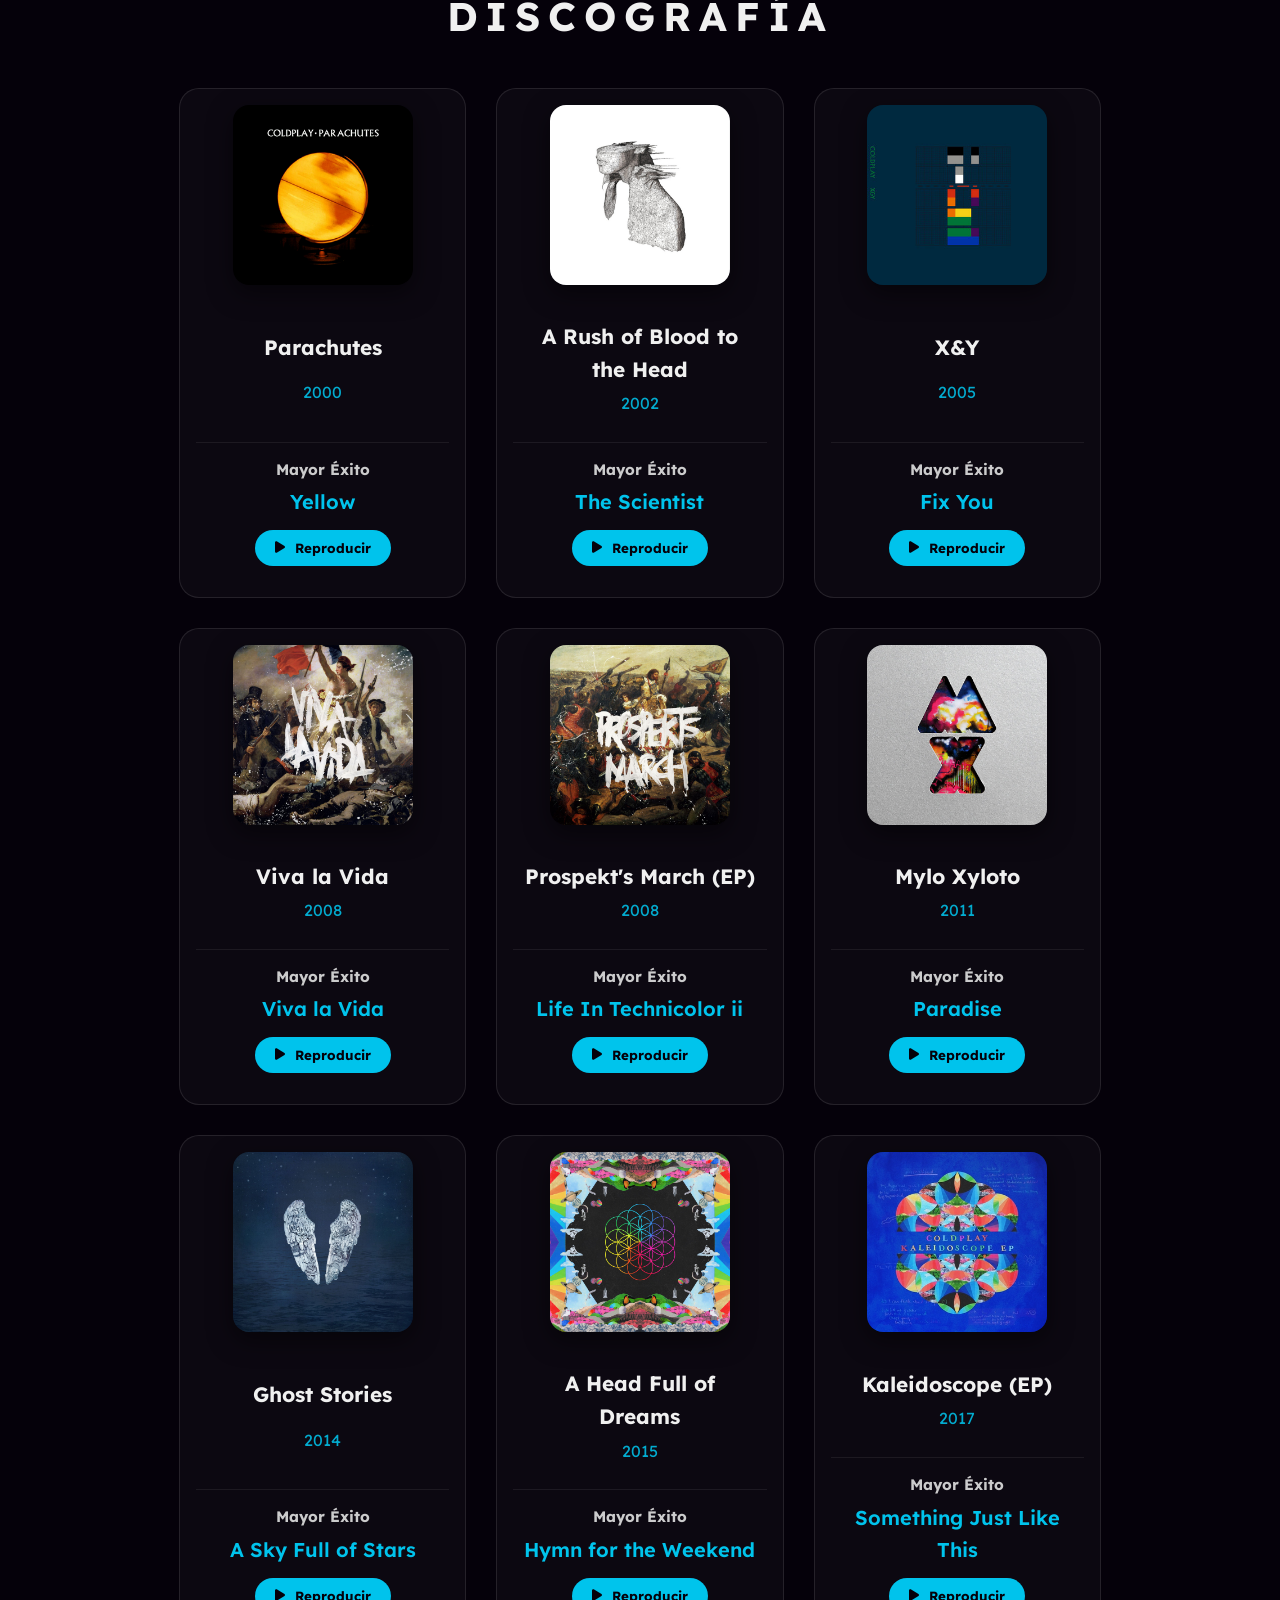
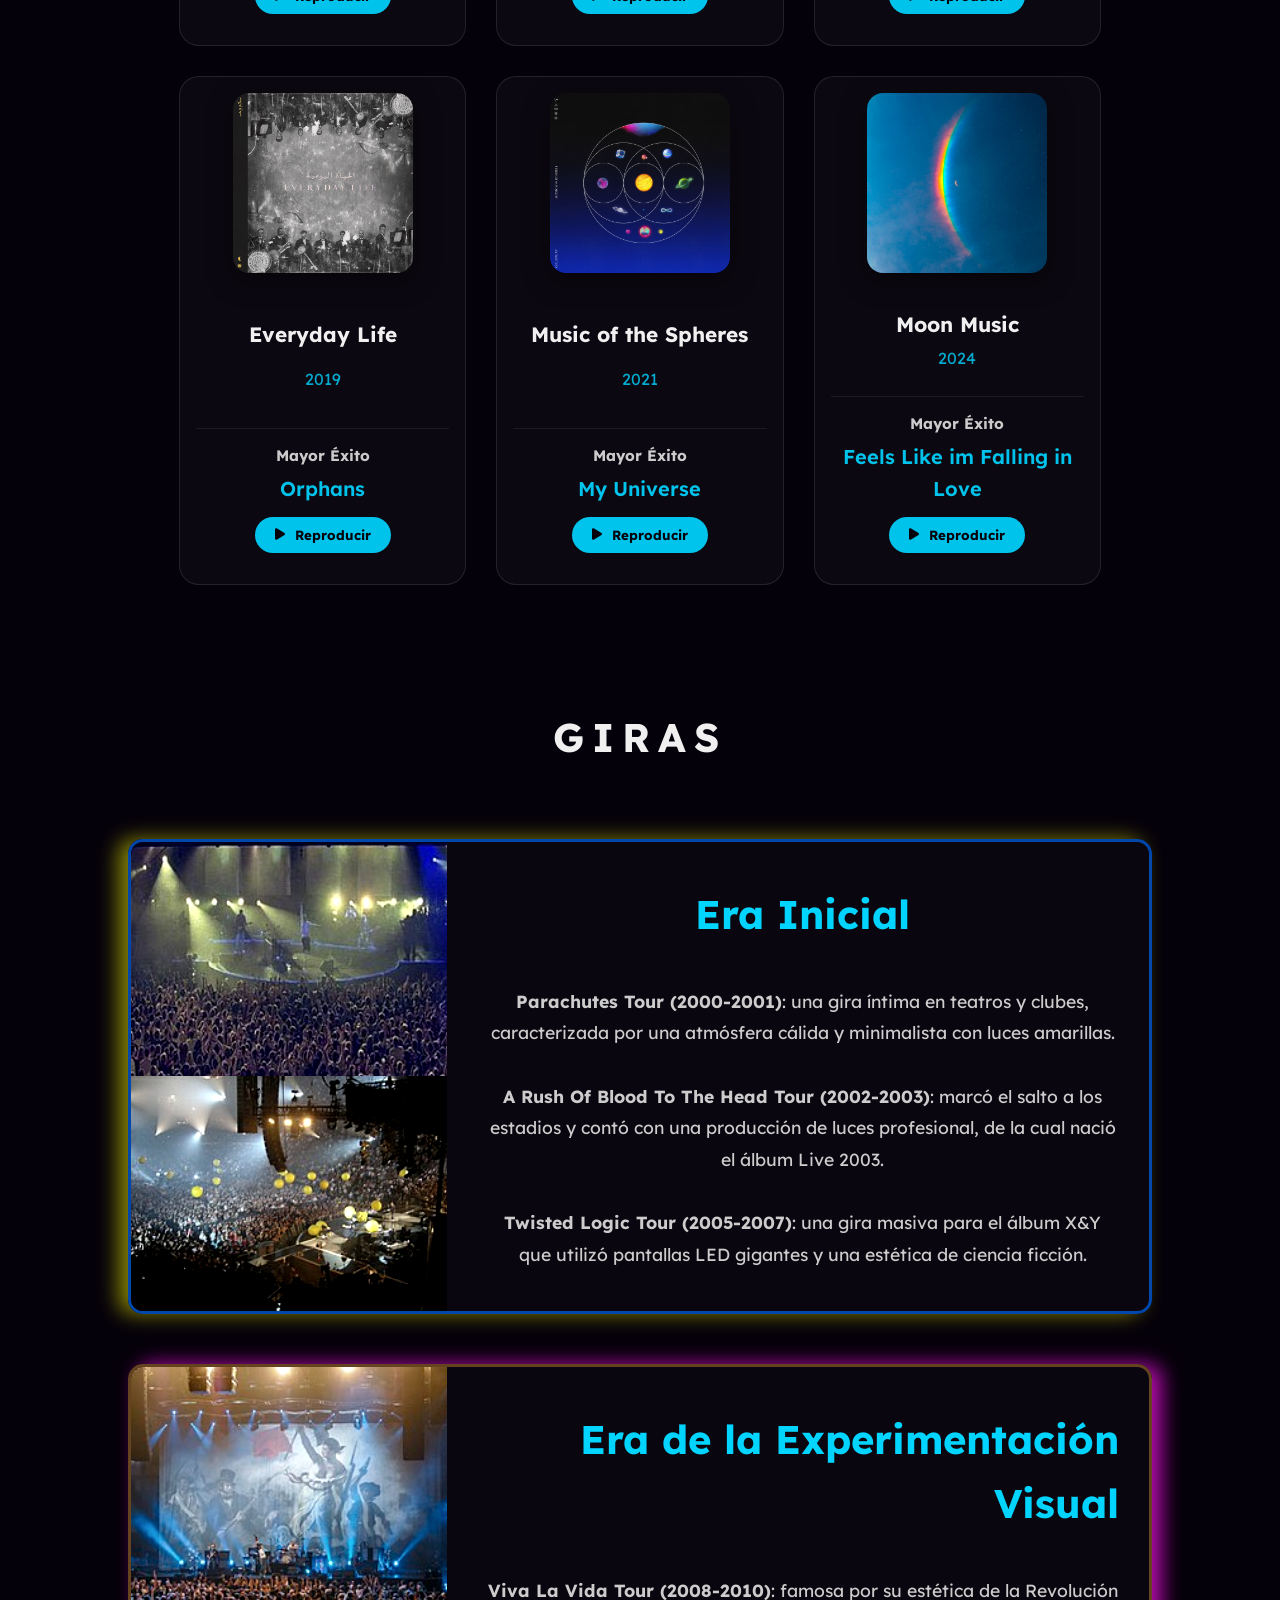
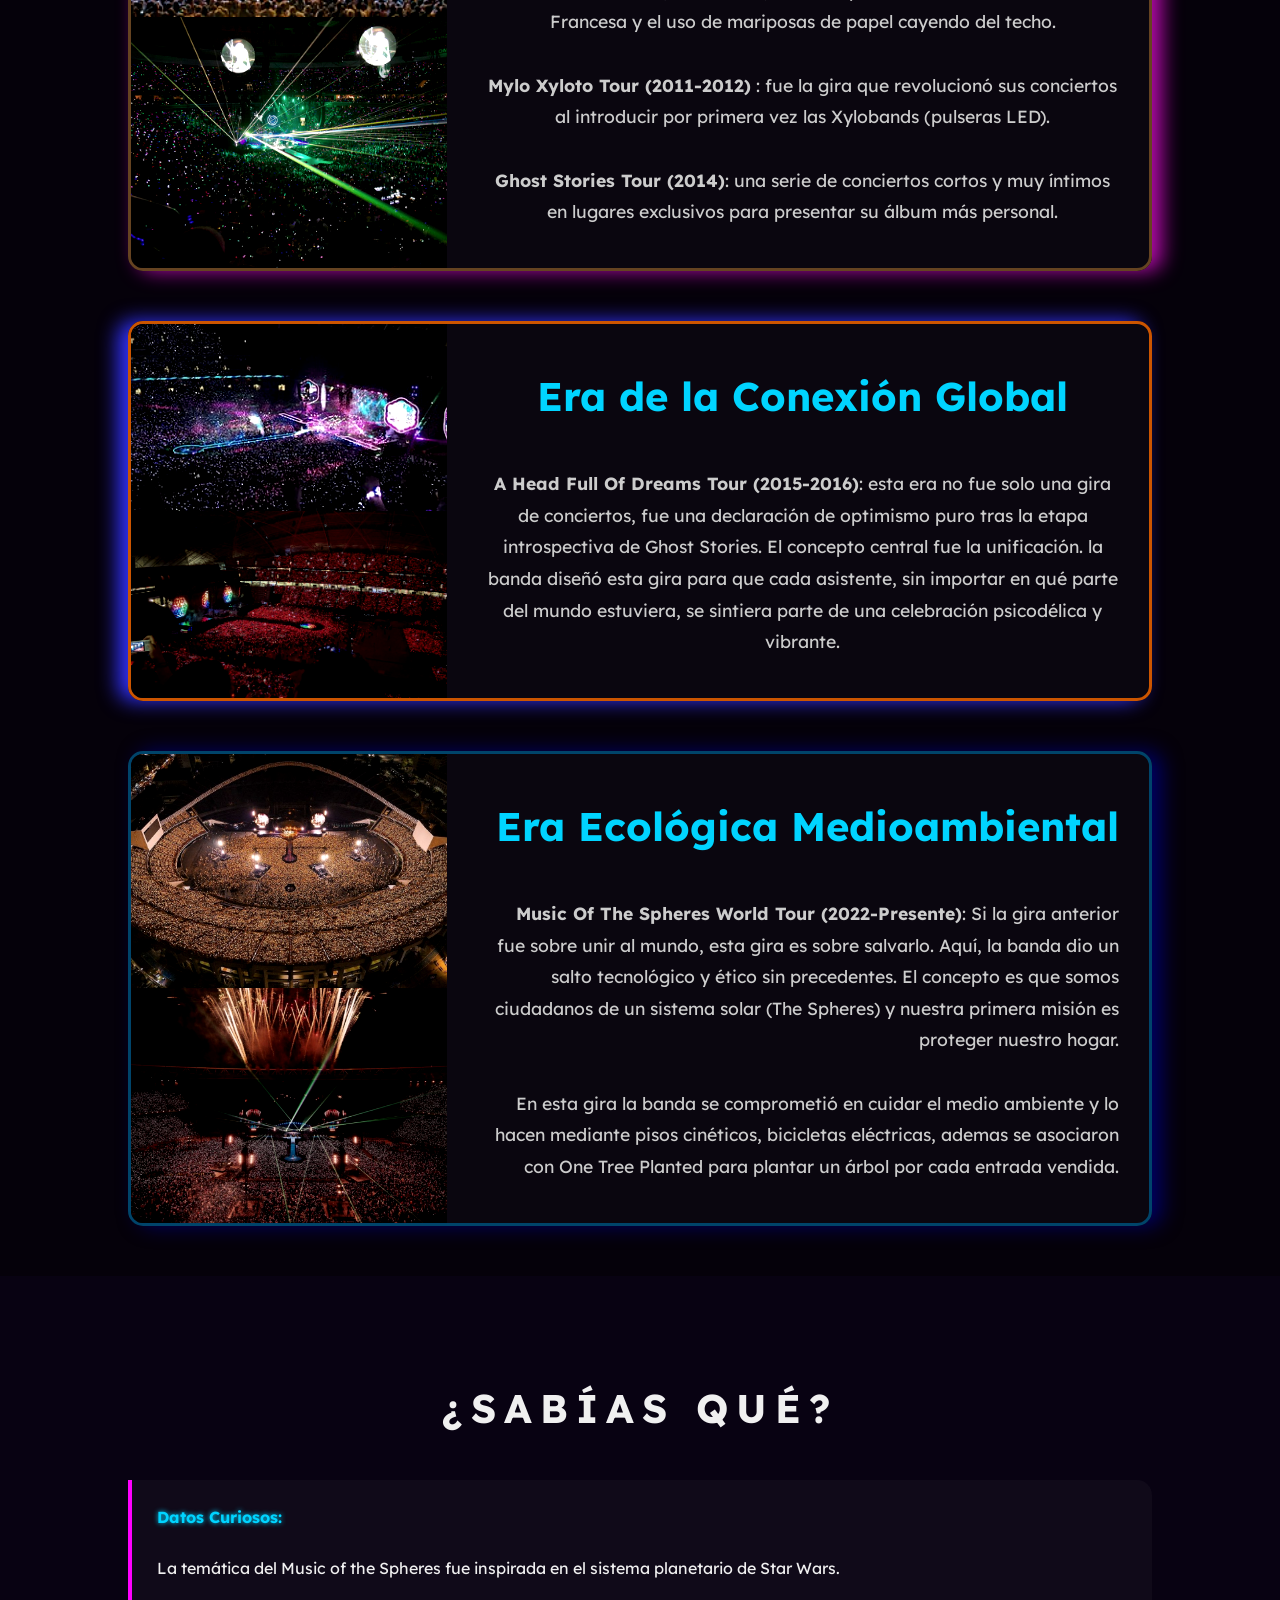
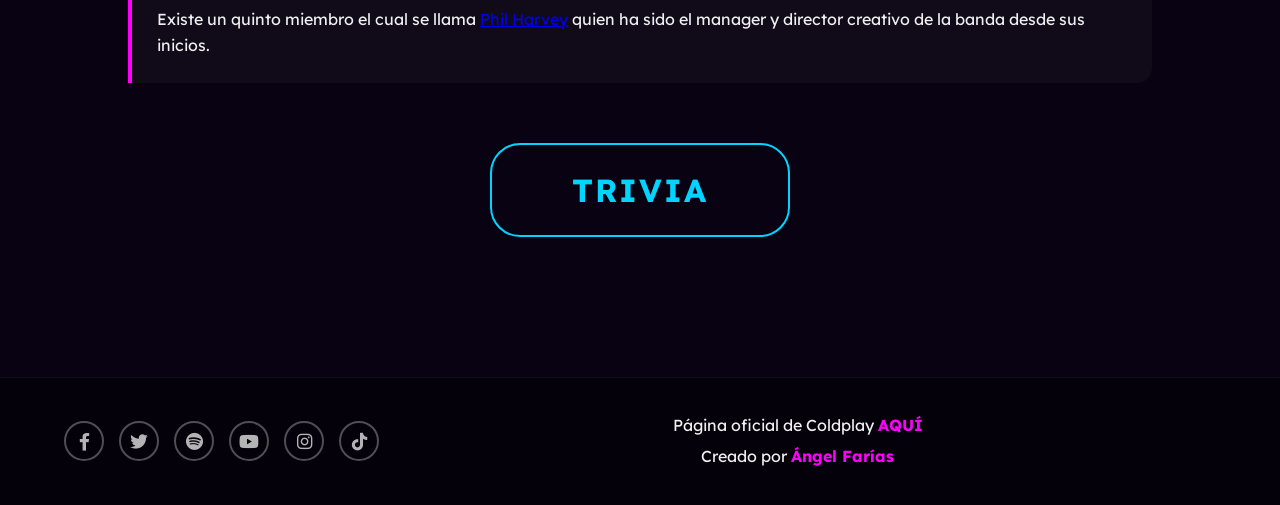
==== commit 722d38cb: "js" ====
--- a/index.html
+++ b/index.html
@@ -269,7 +269,7 @@
         <div class="texto-era">
             <h2>Era Inicial</h2>
             <p class="parrafo-giras">
-                <strong>Parachutes Tour (2000-2001)</strong>: nna gira íntima en teatros y clubes, caracterizada por
+                <strong>Parachutes Tour (2000-2001)</strong>: una gira íntima en teatros y clubes, caracterizada por
                 una atmósfera cálida y minimalista con luces amarillas. <br><br>
                 <strong>A Rush Of Blood To The Head Tour (2002-2003)</strong>: marcó el salto a los estadios y contó
                 con una producción de luces profesional, de la cual nació el álbum Live 2003. <br><br>
@@ -329,7 +329,7 @@
                 <strong>Music Of The Spheres World Tour (2022-Presente)</strong>: Si la
                 gira anterior fue sobre unir al mundo, esta gira es sobre salvarlo. Aquí,
                 la banda dio un salto tecnológico y ético sin precedentes. El concepto es
-                que somos ciudadanos de un sistema solar ("The Spheres") y nuestra primera
+                que somos ciudadanos de un sistema solar (The Spheres) y nuestra primera
                 misión es proteger nuestro hogar. <br></br> En esta gira la banda se comprometió en
                 cuidar el medio ambiente y lo hacen mediante pisos cinéticos, bicicletas eléctricas,
                 ademas se asociaron con One Tree Planted para plantar un árbol por cada entrada vendida.
